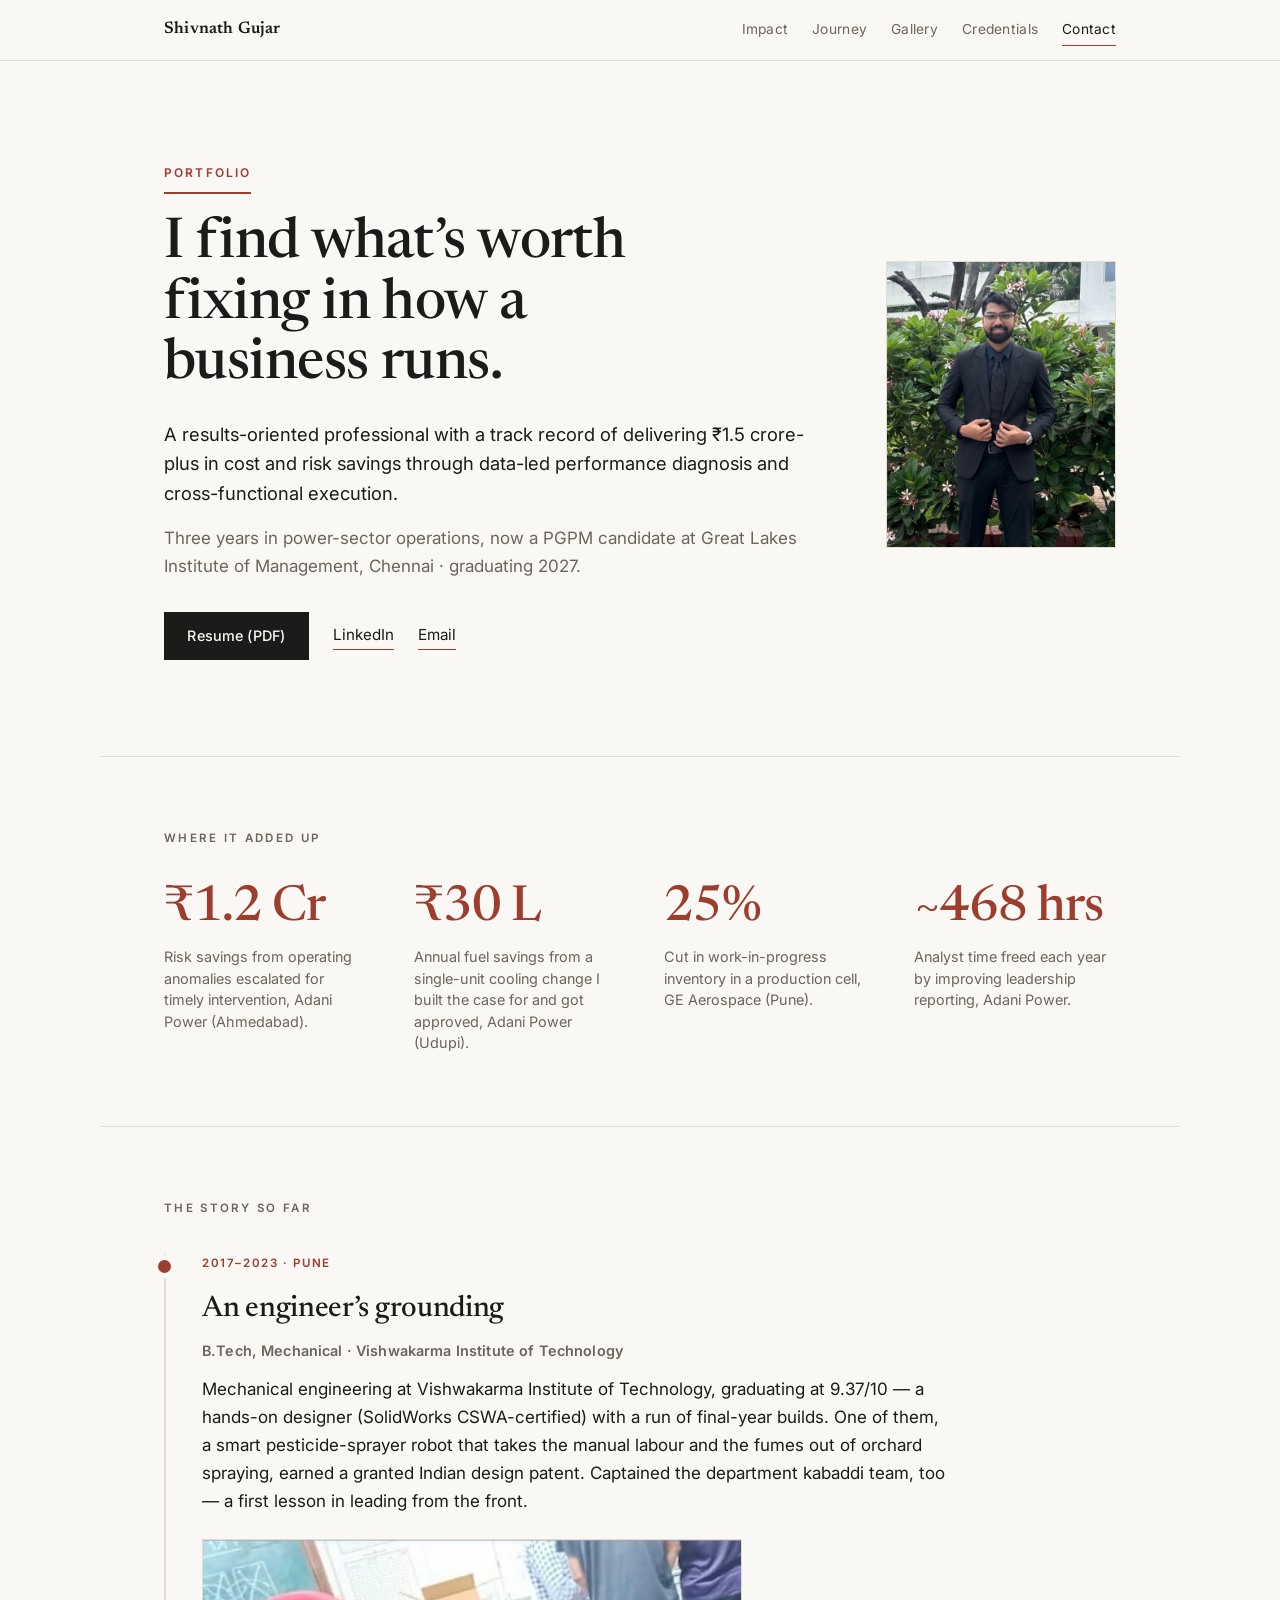
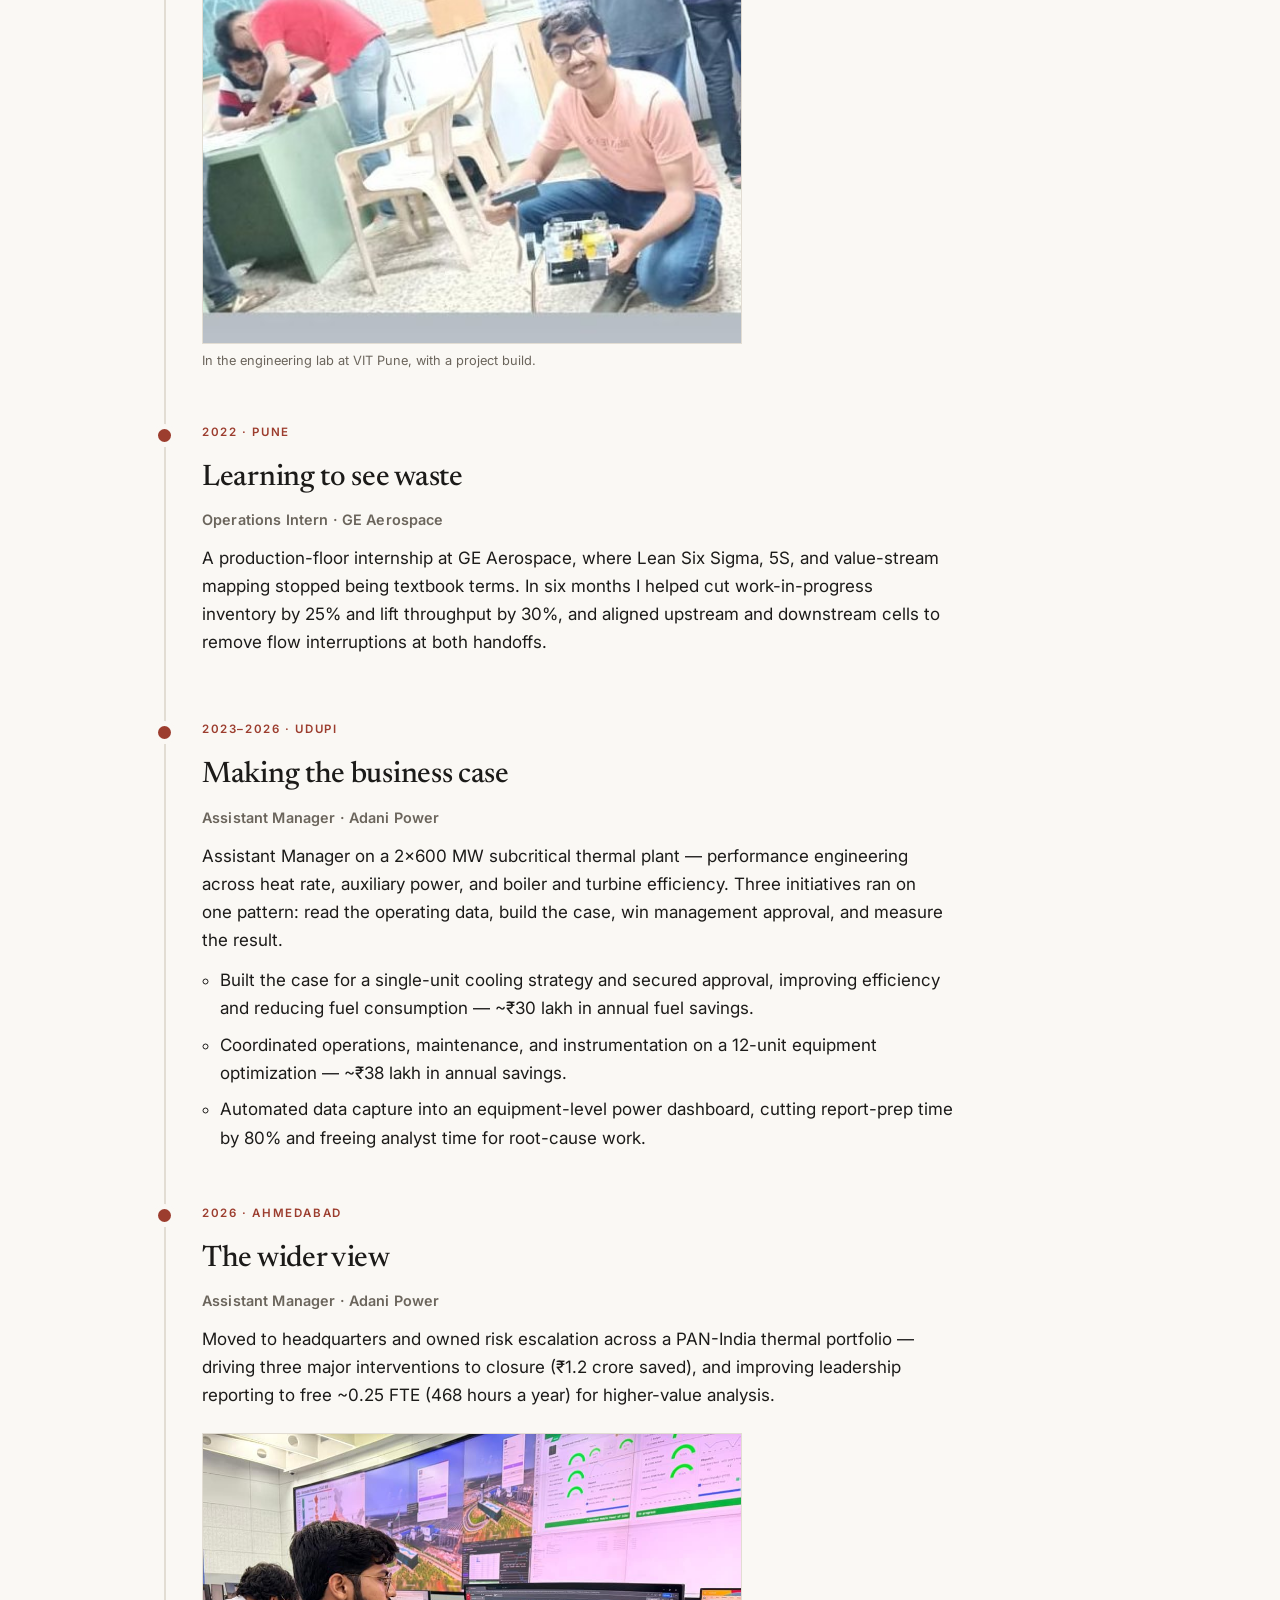
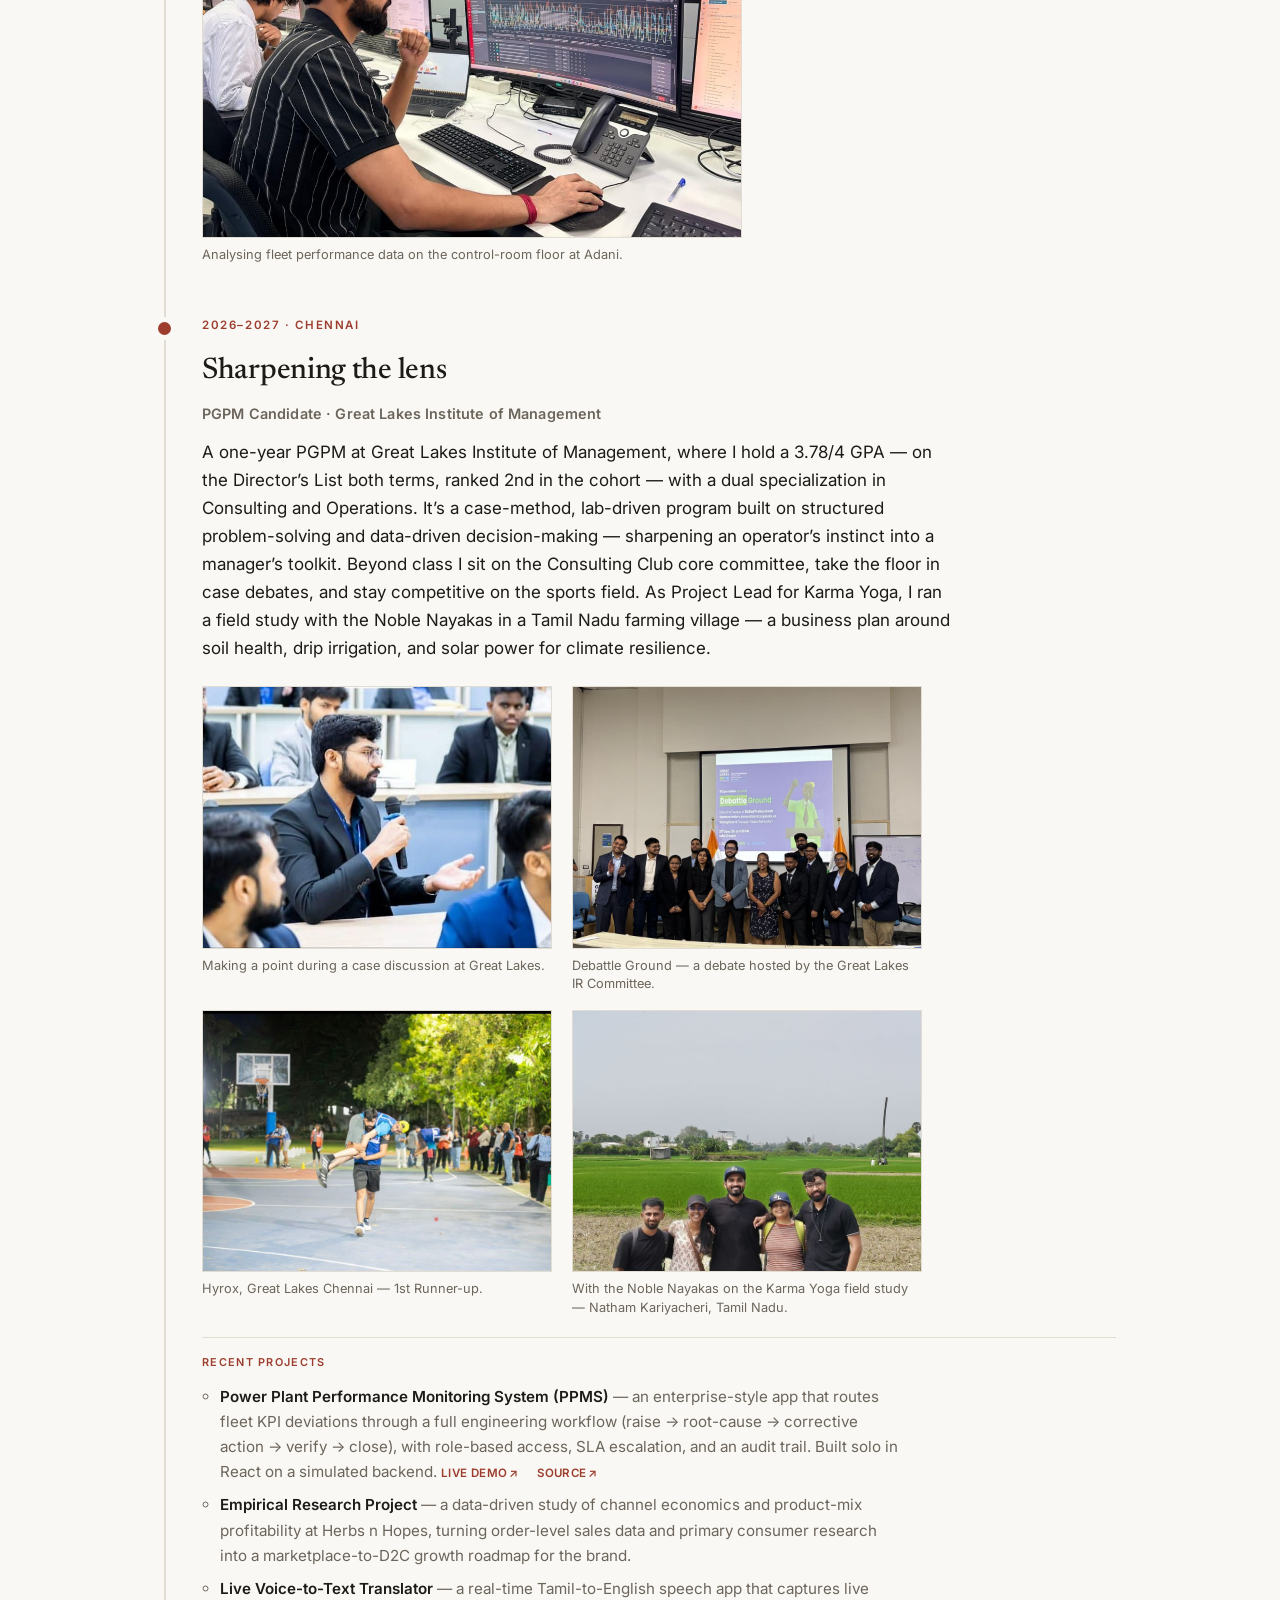
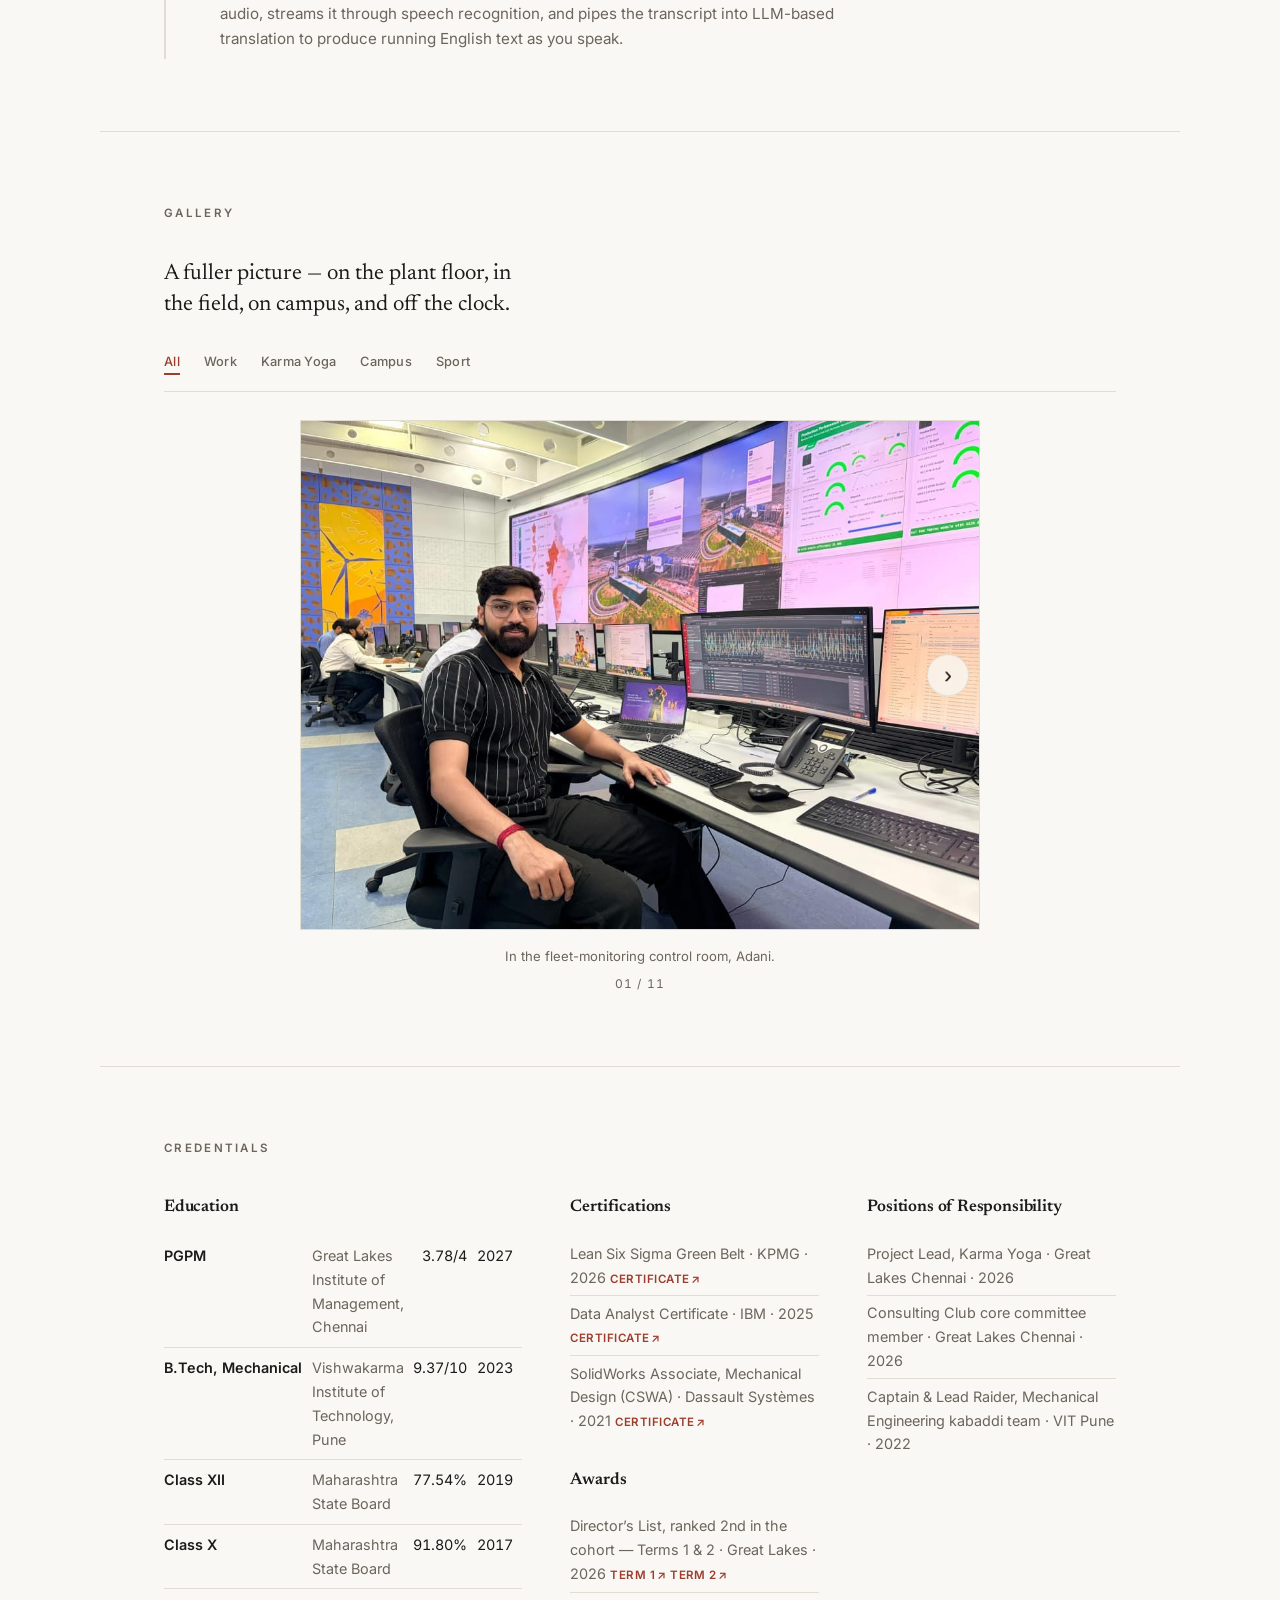
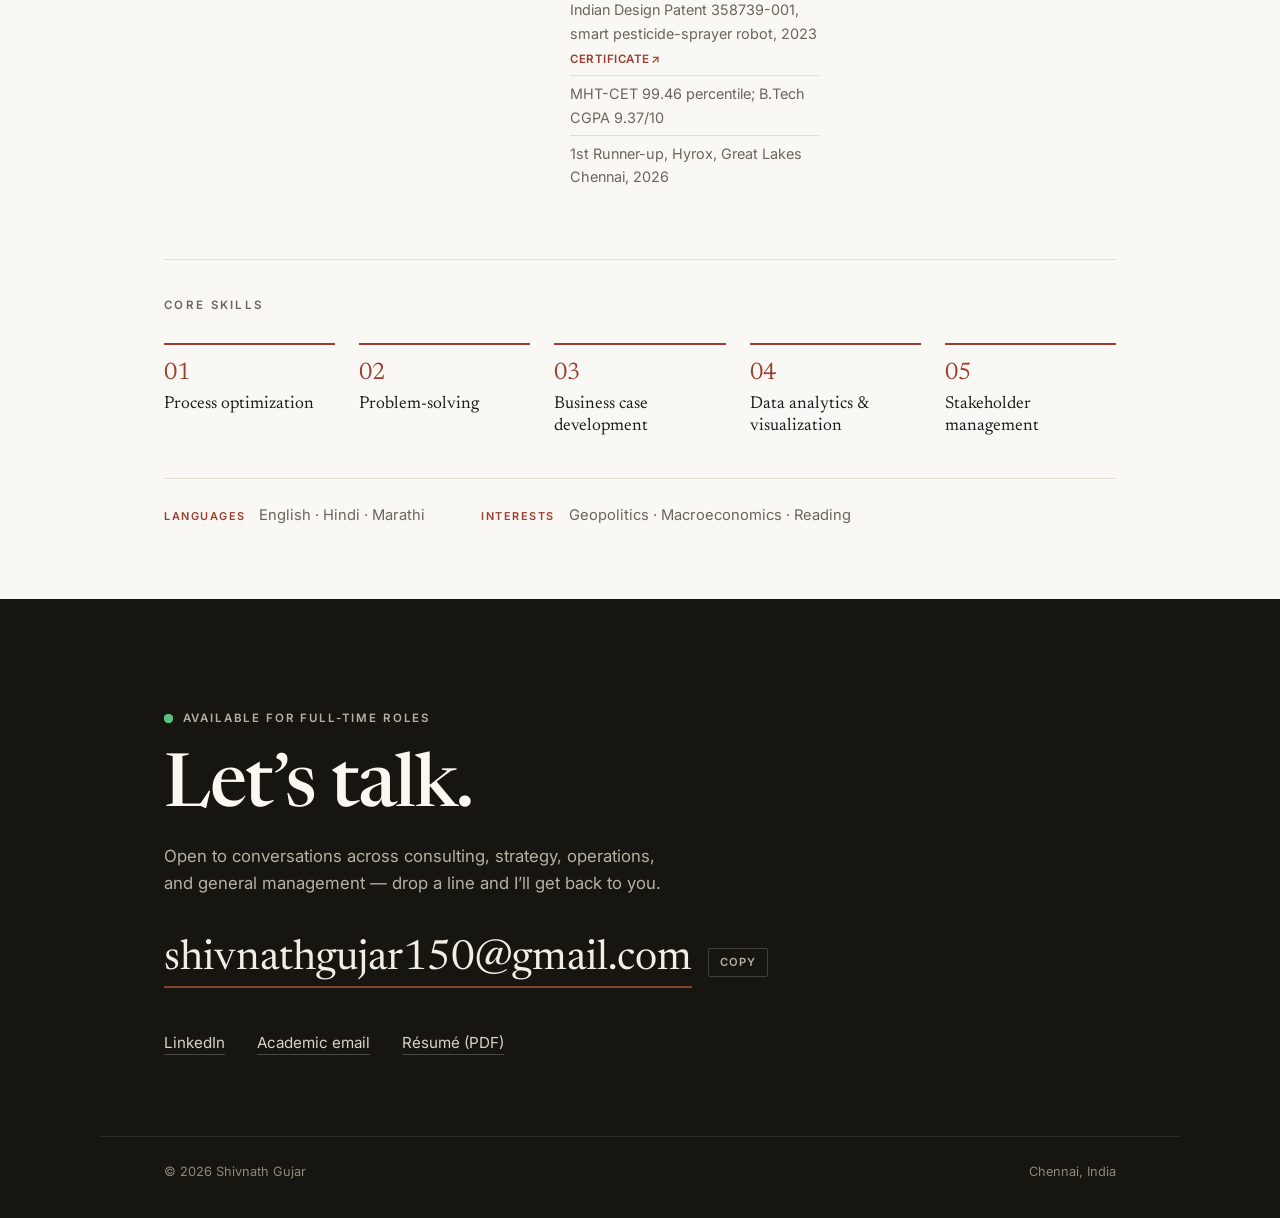
==== index.html @ 4534b47b "Update PGPM GPA to 3.78/4 Co-Authored-By: Claude Opus 4.8 <noreply@anthropic.com>" ====
<!DOCTYPE html>
<html lang="en">
<head>
  <meta charset="UTF-8">
  <meta name="viewport" content="width=device-width, initial-scale=1.0">
  <meta name="theme-color" content="#faf8f4">
  <link rel="canonical" href="https://shivnath250.github.io/portfolio-website/">

  <title>Shivnath Gujar</title>
  <meta name="description" content="Shivnath Gujar — results-oriented professional with ₹1.5 crore+ in cost and risk savings through data-led performance diagnosis and cross-functional execution. PGPM candidate at Great Lakes; ex-Adani Power, ex-GE Aerospace.">

  <!-- Open Graph / social share -->
  <meta property="og:type" content="profile">
  <meta property="og:title" content="Shivnath Gujar">
  <meta property="og:description" content="Results-oriented — ₹1.5 crore+ in cost and risk savings across a national power fleet. PGPM candidate at Great Lakes; ex-Adani Power, ex-GE Aerospace.">
  <meta property="og:image" content="https://shivnath250.github.io/portfolio-website/assets/img/og.jpg">
  <meta property="og:image:width" content="1200">
  <meta property="og:image:height" content="630">
  <meta property="og:image:alt" content="Shivnath Gujar — portfolio">
  <meta property="og:url" content="https://shivnath250.github.io/portfolio-website/">
  <meta name="twitter:card" content="summary_large_image">
  <meta name="twitter:title" content="Shivnath Gujar">
  <meta name="twitter:description" content="₹1.5 crore+ in cost and risk savings. PGPM candidate at Great Lakes; ex-Adani Power, ex-GE Aerospace.">
  <meta name="twitter:image" content="https://shivnath250.github.io/portfolio-website/assets/img/og.jpg">

  <link rel="icon" href="assets/img/favicon.svg" type="image/svg+xml">
  <link rel="preload" as="image" href="assets/img/profile.jpg" fetchpriority="high">
  <link rel="preconnect" href="https://fonts.googleapis.com">
  <link rel="preconnect" href="https://fonts.gstatic.com" crossorigin>
  <link href="https://fonts.googleapis.com/css2?family=Newsreader:ital,opsz,wght@0,6..72,400;0,6..72,500;0,6..72,600;1,6..72,400&family=Inter:wght@400;500;600&display=swap" rel="stylesheet">
  <link rel="stylesheet" href="index.css">
  <noscript><style>.reveal{opacity:1 !important;transform:none !important;}</style></noscript>

  <script type="application/ld+json">
  {
    "@context": "https://schema.org",
    "@type": "Person",
    "name": "Shivnath Gujar",
    "description": "Results-oriented professional with a track record of ₹1.5 crore+ in cost and risk savings through data-led performance diagnosis and cross-functional execution.",
    "url": "https://shivnath250.github.io/portfolio-website/",
    "image": "https://shivnath250.github.io/portfolio-website/assets/img/og.jpg",
    "email": "shivnathgujar150@gmail.com",
    "address": { "@type": "PostalAddress", "addressLocality": "Chennai", "addressCountry": "IN" },
    "alumniOf": [
      { "@type": "CollegeOrUniversity", "name": "Great Lakes Institute of Management, Chennai" },
      { "@type": "CollegeOrUniversity", "name": "Vishwakarma Institute of Technology, Pune" }
    ],
    "knowsLanguage": ["English", "Hindi", "Marathi"],
    "knowsAbout": ["Problem-solving", "Business case development", "Data analytics and visualization", "Process optimization", "Stakeholder management"],
    "sameAs": ["https://www.linkedin.com/in/shivnath-gujar-39939b212"]
  }
  </script>
</head>
<body>

  <a class="skip-link" href="#top">Skip to content</a>

  <header class="site-header">
    <div class="wrap header-inner">
      <a href="#top" class="wordmark">Shivnath&nbsp;Gujar</a>
      <nav class="site-nav" aria-label="Primary">
        <a href="#impact">Impact</a>
        <a href="#journey">Journey</a>
        <a href="#gallery">Gallery</a>
        <a href="#credentials">Credentials</a>
        <a href="#contact">Contact</a>
      </nav>
    </div>
  </header>

  <main id="top">

    <!-- HERO -->
    <section class="hero wrap" aria-labelledby="hero-heading">
      <div class="hero-text reveal">
        <p class="eyebrow">Portfolio</p>
        <h1 id="hero-heading">I find what&rsquo;s worth fixing in how a business runs.</h1>
        <p class="lede">A results-oriented professional with a track record of delivering &#8377;1.5 crore-plus in cost and risk savings through data-led performance diagnosis and cross-functional execution.</p>
        <p class="status">Three years in power-sector operations, now a PGPM candidate at Great Lakes Institute of Management, Chennai &middot; graduating 2027.</p>
        <div class="hero-actions">
          <a class="btn" href="Shivnath_Gujar_Resume.pdf">Resume (PDF)</a>
          <a class="link-arrow" href="https://www.linkedin.com/in/shivnath-gujar-39939b212" target="_blank" rel="noopener">LinkedIn</a>
          <a class="link-arrow" href="mailto:shivnathgujar150@gmail.com">Email</a>
        </div>
      </div>
      <div class="hero-portrait reveal">
        <img src="assets/img/profile.jpg" width="560" height="700" loading="eager"
             alt="Portrait of Shivnath Gujar in a suit">
      </div>
    </section>

    <!-- IMPACT -->
    <section id="impact" class="section wrap" aria-labelledby="impact-heading">
      <p class="section-label" id="impact-heading">Where it added up</p>
      <div class="stats">
        <div class="stat reveal">
          <span class="stat-figure">&#8377;1.2&nbsp;Cr</span>
          <span class="stat-desc">Risk savings from operating anomalies escalated for timely intervention, Adani Power (Ahmedabad).</span>
        </div>
        <div class="stat reveal">
          <span class="stat-figure">&#8377;30&nbsp;L</span>
          <span class="stat-desc">Annual fuel savings from a single-unit cooling change I built the case for and got approved, Adani Power (Udupi).</span>
        </div>
        <div class="stat reveal">
          <span class="stat-figure">25%</span>
          <span class="stat-desc">Cut in work-in-progress inventory in a production cell, GE Aerospace (Pune).</span>
        </div>
        <div class="stat reveal">
          <span class="stat-figure">~468&nbsp;hrs</span>
          <span class="stat-desc">Analyst time freed each year by improving leadership reporting, Adani Power.</span>
        </div>
      </div>
    </section>

    <!-- JOURNEY -->
    <section id="journey" class="section wrap" aria-labelledby="journey-heading">
      <p class="section-label" id="journey-heading">The story so far</p>

      <ol class="journey">

        <li class="chapter reveal">
          <p class="chapter-when">2017&ndash;2023 &middot; Pune</p>
          <h2>An engineer&rsquo;s grounding</h2>
          <p class="chapter-role">B.Tech, Mechanical &middot; Vishwakarma Institute of Technology</p>
          <p>Mechanical engineering at Vishwakarma Institute of Technology, graduating at 9.37/10 &mdash; a hands-on designer (SolidWorks CSWA-certified) with a run of final-year builds. One of them, a smart pesticide-sprayer robot that takes the manual labour and the fumes out of orchard spraying, earned a granted Indian design patent. Captained the department kabaddi team, too &mdash; a first lesson in leading from the front.</p>
          <figure class="chapter-figure">
            <span class="frame"><img src="assets/img/gallery/eng-lab.jpg" width="525" height="394" loading="lazy"
                 alt="Shivnath in the VIT engineering lab, holding an electronics build he made"></span>
            <figcaption>In the engineering lab at VIT Pune, with a project build.</figcaption>
          </figure>
        </li>

        <li class="chapter reveal">
          <p class="chapter-when">2022 &middot; Pune</p>
          <h2>Learning to see waste</h2>
          <p class="chapter-role">Operations Intern &middot; GE Aerospace</p>
          <p>A production-floor internship at GE Aerospace, where Lean Six Sigma, 5S, and value-stream mapping stopped being textbook terms. In six months I helped cut work-in-progress inventory by 25% and lift throughput by 30%, and aligned upstream and downstream cells to remove flow interruptions at both handoffs.</p>
        </li>

        <li class="chapter reveal">
          <p class="chapter-when">2023&ndash;2026 &middot; Udupi</p>
          <h2>Making the business case</h2>
          <p class="chapter-role">Assistant Manager &middot; Adani Power</p>
          <p>Assistant Manager on a 2&times;600&nbsp;MW subcritical thermal plant &mdash; performance engineering across heat rate, auxiliary power, and boiler and turbine efficiency. Three initiatives ran on one pattern: read the operating data, build the case, win management approval, and measure the result.</p>
          <ul class="chapter-bullets">
            <li>Built the case for a single-unit cooling strategy and secured approval, improving efficiency and reducing fuel consumption &mdash; ~&#8377;30 lakh in annual fuel savings.</li>
            <li>Coordinated operations, maintenance, and instrumentation on a 12-unit equipment optimization &mdash; ~&#8377;38 lakh in annual savings.</li>
            <li>Automated data capture into an equipment-level power dashboard, cutting report-prep time by 80% and freeing analyst time for root-cause work.</li>
          </ul>
        </li>

        <li class="chapter reveal">
          <p class="chapter-when">2026 &middot; Ahmedabad</p>
          <h2>The wider view</h2>
          <p class="chapter-role">Assistant Manager &middot; Adani Power</p>
          <p>Moved to headquarters and owned risk escalation across a PAN-India thermal portfolio &mdash; driving three major interventions to closure (&#8377;1.2 crore saved), and improving leadership reporting to free ~0.25 FTE (468 hours a year) for higher-value analysis.</p>
          <figure class="chapter-figure">
            <span class="frame"><img src="assets/img/gallery/adani-monitoring.jpg" width="1040" height="780" loading="lazy"
                 alt="Shivnath analysing performance dashboards on a large monitor in the Adani control room"></span>
            <figcaption>Analysing fleet performance data on the control-room floor at Adani.</figcaption>
          </figure>
        </li>

        <li class="chapter reveal">
          <p class="chapter-when">2026&ndash;2027 &middot; Chennai</p>
          <h2>Sharpening the lens</h2>
          <p class="chapter-role">PGPM Candidate &middot; Great Lakes Institute of Management</p>
          <p>A one-year PGPM at Great Lakes Institute of Management, where I hold a 3.78/4 GPA &mdash; on the Director&rsquo;s List both terms, ranked 2nd in the cohort &mdash; with a dual specialization in Consulting and Operations. It&rsquo;s a case-method, lab-driven program built on structured problem-solving and data-driven decision-making &mdash; sharpening an operator&rsquo;s instinct into a manager&rsquo;s toolkit. Beyond class I sit on the Consulting Club core committee, take the floor in case debates, and stay competitive on the sports field. As Project Lead for Karma Yoga, I ran a field study with the Noble Nayakas in a Tamil Nadu farming village &mdash; a business plan around soil health, drip irrigation, and solar power for climate resilience.</p>

          <div class="chapter-media">
            <figure>
              <span class="frame"><img src="assets/img/gallery/class.jpg" width="1000" height="500" loading="lazy"
                   alt="Shivnath speaking with a microphone during a class session"></span>
              <figcaption>Making a point during a case discussion at Great Lakes.</figcaption>
            </figure>
            <figure>
              <span class="frame"><img src="assets/img/gallery/campus-debate.jpg" width="1040" height="780" loading="lazy"
                   alt="Group photo at the Debattle Ground debate at Great Lakes"></span>
              <figcaption>Debattle Ground &mdash; a debate hosted by the Great Lakes IR Committee.</figcaption>
            </figure>
            <figure>
              <span class="frame"><img src="assets/img/gallery/hyrox.jpg" width="1000" height="678" loading="lazy"
                   alt="Shivnath carrying a teammate during a Hyrox fitness competition"></span>
              <figcaption>Hyrox, Great Lakes Chennai &mdash; 1st Runner-up.</figcaption>
            </figure>
            <figure>
              <span class="frame"><img src="assets/img/gallery/ky-team.jpg" width="750" height="1000" loading="lazy"
                   alt="Shivnath with his Karma Yoga team before green paddy fields"></span>
              <figcaption>With the Noble Nayakas on the Karma Yoga field study &mdash; Natham Kariyacheri, Tamil Nadu.</figcaption>
            </figure>
          </div>

          <div class="chapter-now">
            <p class="now-label">Recent projects</p>
            <ul class="now-list">
              <li><strong>Power Plant Performance Monitoring System (PPMS)</strong> &mdash; an enterprise-style app that routes fleet KPI deviations through a full engineering workflow (raise &rarr; root-cause &rarr; corrective action &rarr; verify &rarr; close), with role-based access, SLA escalation, and an audit trail. Built solo in React on a simulated backend. <a class="cert-link" href="https://shivnath250.github.io/ppms/" target="_blank" rel="noopener" aria-label="Open the PPMS live demo">Live&nbsp;demo&#8202;&#8599;</a> <a class="cert-link" href="https://github.com/shivnath250/ppms" target="_blank" rel="noopener" aria-label="View PPMS source code on GitHub">Source&#8202;&#8599;</a></li>
              <li><strong>Empirical Research Project</strong> &mdash; a data-driven study of channel economics and product-mix profitability at Herbs n Hopes, turning order-level sales data and primary consumer research into a marketplace-to-D2C growth roadmap for the brand.</li>
              <li><strong>Live Voice-to-Text Translator</strong> &mdash; a real-time Tamil-to-English speech app that captures live audio, streams it through speech recognition, and pipes the transcript into LLM-based translation to produce running English text as you speak.</li>
            </ul>
          </div>
        </li>

      </ol>
    </section>

    <!-- GALLERY -->
    <section id="gallery" class="section wrap" aria-labelledby="gallery-heading">
      <p class="section-label" id="gallery-heading">Gallery</p>
      <p class="gallery-lead reveal">A fuller picture &mdash; on the plant floor, in the field, on campus, and off the clock.</p>

      <div class="gal-filters reveal" role="group" aria-label="Filter gallery">
        <button type="button" class="gal-filter is-active" data-filter="all" aria-pressed="true">All</button>
        <button type="button" class="gal-filter" data-filter="work" aria-pressed="false">Work</button>
        <button type="button" class="gal-filter" data-filter="ky" aria-pressed="false">Karma Yoga</button>
        <button type="button" class="gal-filter" data-filter="campus" aria-pressed="false">Campus</button>
        <button type="button" class="gal-filter" data-filter="sport" aria-pressed="false">Sport</button>
      </div>

      <div class="gal-stage reveal">
        <button type="button" class="gal-arrow gal-arrow--prev" data-dir="-1" aria-label="Previous photo">&lsaquo;</button>
        <div class="gal-track">
        <figure class="gal-fig" data-cat="work">
          <button type="button" class="gal-btn" data-cap="In the fleet-monitoring control room, Adani." aria-label="Enlarge photo: In the fleet-monitoring control room at Adani">
            <span class="frame"><img src="assets/img/gallery/work-controlroom.jpg" width="1040" height="780" loading="lazy" alt="Shivnath seated in the Adani fleet-monitoring control room"></span>
          </button>
        </figure>
        <figure class="gal-fig" data-cat="work">
          <button type="button" class="gal-btn" data-cap="Guiding a plant visit at Adani." aria-label="Enlarge photo: Guiding a plant visit at Adani">
            <span class="frame"><img src="assets/img/gallery/work-plantvisit.jpg" width="540" height="1200" loading="lazy" alt="Shivnath in a hi-vis vest guiding a group of visitors past coal silos at the plant"></span>
          </button>
        </figure>
        <figure class="gal-fig" data-cat="work">
          <button type="button" class="gal-btn" data-cap="Inside a coal-fired boiler furnace." aria-label="Enlarge photo: Inside a coal-fired boiler furnace">
            <span class="frame"><img src="assets/img/gallery/work-boiler.jpg" width="900" height="1200" loading="lazy" alt="The glowing interior of a coal-fired boiler furnace"></span>
          </button>
        </figure>
        <figure class="gal-fig" data-cat="ky">
          <button type="button" class="gal-btn" data-cap="On the trail with the Noble Nayakas, our Karma Yoga team." aria-label="Enlarge photo: On the trail with the Noble Nayakas team">
            <span class="frame"><img src="assets/img/gallery/ky-fieldwalk.jpg" width="1000" height="750" loading="lazy" alt="Shivnath and teammates on a trail during the Karma Yoga field study"></span>
          </button>
        </figure>
        <figure class="gal-fig" data-cat="ky">
          <button type="button" class="gal-btn" data-cap="Paddy fields at Natham Kariyacheri, our Karma Yoga village." aria-label="Enlarge photo: Paddy fields at Natham Kariyacheri">
            <span class="frame"><img src="assets/img/gallery/ky-paddy.jpg" width="1200" height="900" loading="lazy" alt="Green paddy fields at Natham Kariyacheri village"></span>
          </button>
        </figure>
        <figure class="gal-fig" data-cat="ky">
          <button type="button" class="gal-btn" data-cap="A quiet moment during the Karma Yoga field visit." aria-label="Enlarge photo: A quiet moment during the Karma Yoga field visit">
            <span class="frame"><img src="assets/img/gallery/ky-cat.jpg" width="900" height="1200" loading="lazy" alt="Shivnath crouching to greet a cat during the Karma Yoga village visit"></span>
          </button>
        </figure>
        <figure class="gal-fig" data-cat="campus">
          <button type="button" class="gal-btn" data-cap="Debattle Ground &mdash; a debate hosted by the Great Lakes IR Committee." aria-label="Enlarge photo: Debattle Ground debate at Great Lakes">
            <span class="frame"><img src="assets/img/gallery/campus-debate.jpg" width="1040" height="780" loading="lazy" alt="Group photo at the Debattle Ground debate at Great Lakes"></span>
          </button>
        </figure>
        <figure class="gal-fig" data-cat="campus">
          <button type="button" class="gal-btn" data-cap="With the PGPM cohort at Great Lakes." aria-label="Enlarge photo: With the PGPM cohort at Great Lakes">
            <span class="frame"><img src="assets/img/gallery/campus-cohort.jpg" width="1100" height="825" loading="lazy" alt="Shivnath with the full Great Lakes PGPM cohort in a lecture hall"></span>
          </button>
        </figure>
        <figure class="gal-fig" data-cat="campus">
          <button type="button" class="gal-btn" data-cap="Onam celebration with the cohort at Great Lakes." aria-label="Enlarge photo: Onam celebration with the cohort at Great Lakes">
            <span class="frame"><img src="assets/img/gallery/campus-onam.jpg" width="1100" height="825" loading="lazy" alt="Shivnath and classmates in traditional Kerala dress at an Onam celebration on campus"></span>
          </button>
        </figure>
        <figure class="gal-fig" data-cat="sport">
          <button type="button" class="gal-btn" data-cap="Celebrating a wicket on the cricket pitch." aria-label="Enlarge photo: Celebrating a wicket on the cricket pitch">
            <span class="frame"><img src="assets/img/gallery/sport-cricket.jpg" width="1200" height="800" loading="lazy" alt="Shivnath and teammates celebrating a wicket on the cricket pitch"></span>
          </button>
        </figure>
        <figure class="gal-fig" data-cat="sport">
          <button type="button" class="gal-btn" data-cap="Paintball with the team." aria-label="Enlarge photo: Paintball with the team">
            <span class="frame"><img src="assets/img/gallery/sport-paintball.jpg" width="1100" height="828" loading="lazy" alt="Shivnath and teammates in gear after a paintball match"></span>
          </button>
        </figure>
        </div>
        <button type="button" class="gal-arrow gal-arrow--next" data-dir="1" aria-label="Next photo">&rsaquo;</button>
      </div>

      <div class="gal-nav reveal">
        <p class="gal-caption" id="galCaption">In the fleet-monitoring control room, Adani.</p>
        <span class="gal-count" id="galCount" aria-live="polite">01&nbsp;/&nbsp;11</span>
      </div>
    </section>

    <!-- CREDENTIALS -->
    <section id="credentials" class="section wrap" aria-labelledby="cred-heading">
      <p class="section-label" id="cred-heading">Credentials</p>
      <div class="cred-grid">

        <div class="cred-block reveal">
          <h3 class="cred-title">Education</h3>
          <table class="edu-table">
            <tbody>
              <tr><th scope="row">PGPM</th><td>Great Lakes Institute of Management, Chennai</td><td class="num">3.78/4</td><td class="num">2027</td></tr>
              <tr><th scope="row">B.Tech, Mechanical</th><td>Vishwakarma Institute of Technology, Pune</td><td class="num">9.37/10</td><td class="num">2023</td></tr>
              <tr><th scope="row">Class XII</th><td>Maharashtra State Board</td><td class="num">77.54%</td><td class="num">2019</td></tr>
              <tr><th scope="row">Class X</th><td>Maharashtra State Board</td><td class="num">91.80%</td><td class="num">2017</td></tr>
            </tbody>
          </table>
        </div>

        <div class="cred-block reveal">
          <h3 class="cred-title">Certifications</h3>
          <ul class="plain-list">
            <li>Lean Six Sigma Green Belt &middot; KPMG &middot; 2026 <a class="cert-link" href="assets/certs/lean-six-sigma-green-belt-kpmg.jpg" target="_blank" rel="noopener" aria-label="View KPMG Lean Six Sigma Green Belt certificate">Certificate&#8202;&#8599;</a></li>
            <li>Data Analyst Certificate &middot; IBM &middot; 2025 <a class="cert-link" href="assets/certs/ibm-data-analyst-certificate.pdf" target="_blank" rel="noopener" aria-label="View IBM Data Analyst certificate">Certificate&#8202;&#8599;</a></li>
            <li>SolidWorks Associate, Mechanical Design (CSWA) &middot; Dassault Syst&egrave;mes &middot; 2021 <a class="cert-link" href="assets/certs/solidworks-cswa.pdf" target="_blank" rel="noopener" aria-label="View SolidWorks CSWA certificate">Certificate&#8202;&#8599;</a></li>
          </ul>

          <h3 class="cred-title">Awards</h3>
          <ul class="plain-list">
            <li>Director&rsquo;s List, ranked 2nd in the cohort &mdash; Terms 1 &amp; 2 &middot; Great Lakes &middot; 2026 <a class="cert-link" href="assets/certs/directors-list-term-1.pdf" target="_blank" rel="noopener" aria-label="View Director's List certificate, Term 1">Term&nbsp;1&#8202;&#8599;</a> <a class="cert-link" href="assets/certs/directors-list-term-2.pdf" target="_blank" rel="noopener" aria-label="View Director's List certificate, Term 2">Term&nbsp;2&#8202;&#8599;</a></li>
            <li>Indian Design Patent 358739-001, smart pesticide-sprayer robot, 2023 <a class="cert-link" href="assets/certs/design-patent-358739-001.pdf" target="_blank" rel="noopener" aria-label="View design patent registration certificate">Certificate&#8202;&#8599;</a></li>
            <li>MHT-CET 99.46 percentile; B.Tech CGPA 9.37/10</li>
            <li>1st Runner-up, Hyrox, Great Lakes Chennai, 2026</li>
          </ul>
        </div>

        <div class="cred-block reveal">
          <h3 class="cred-title">Positions of Responsibility</h3>
          <ul class="plain-list">
            <li>Project Lead, Karma Yoga &middot; Great Lakes Chennai &middot; 2026</li>
            <li>Consulting Club core committee member &middot; Great Lakes Chennai &middot; 2026</li>
            <li>Captain &amp; Lead Raider, Mechanical Engineering kabaddi team &middot; VIT Pune &middot; 2022</li>
          </ul>
        </div>

      </div>

      <div class="skills-strip reveal">
        <p class="strip-label">Core skills</p>
        <ul class="skills-row">
          <li><span class="sk-num">01</span><span class="sk-name">Process optimization</span></li>
          <li><span class="sk-num">02</span><span class="sk-name">Problem-solving</span></li>
          <li><span class="sk-num">03</span><span class="sk-name">Business case development</span></li>
          <li><span class="sk-num">04</span><span class="sk-name">Data analytics &amp; visualization</span></li>
          <li><span class="sk-num">05</span><span class="sk-name">Stakeholder management</span></li>
        </ul>
        <div class="skills-foot">
          <div class="foot-item">
            <span class="foot-label">Languages</span>
            <span>English &middot; Hindi &middot; Marathi</span>
          </div>
          <div class="foot-item">
            <span class="foot-label">Interests</span>
            <span>Geopolitics &middot; Macroeconomics &middot; Reading</span>
          </div>
        </div>
      </div>
    </section>

    <!-- CONTACT -->
    <section id="contact" class="contact-band" aria-labelledby="contact-heading">
      <div class="wrap contact-inner reveal">
        <p class="contact-status"><span class="status-dot" aria-hidden="true"></span>Available for full-time roles</p>
        <h2 id="contact-heading" class="contact-title">Let&rsquo;s talk.</h2>
        <p class="contact-sub">Open to conversations across consulting, strategy, operations, and general management &mdash; drop a line and I&rsquo;ll get back to you.</p>

        <div class="contact-email-row">
          <a class="contact-email" href="mailto:shivnathgujar150@gmail.com">shivnathgujar150@gmail.com</a>
          <button type="button" class="copy-btn" id="copyEmail" data-copy="shivnathgujar150@gmail.com" aria-label="Copy email address">Copy</button>
        </div>

        <ul class="contact-secondary">
          <li><a href="https://www.linkedin.com/in/shivnath-gujar-39939b212" target="_blank" rel="noopener">LinkedIn</a></li>
          <li><a href="mailto:shivnath.ft271017@greatlakes.edu.in">Academic email</a></li>
          <li><a href="Shivnath_Gujar_Resume.pdf">R&eacute;sum&eacute; (PDF)</a></li>
        </ul>
      </div>

      <div class="wrap contact-foot">
        <span>&copy; <span id="year">2026</span> Shivnath Gujar</span>
        <span>Chennai, India</span>
      </div>
    </section>

  </main>

  <div class="lightbox" id="lightbox" aria-hidden="true" role="dialog" aria-modal="true" aria-label="Photo viewer">
    <button type="button" class="lb-close" id="lbClose" aria-label="Close photo viewer">&times;</button>
    <figure class="lb-figure">
      <img id="lbImg" src="" alt="">
      <figcaption id="lbCap"></figcaption>
    </figure>
  </div>

  <script src="index.js"></script>
</body>
</html>
---- index.css ----
/* ============================================================
   Shivnath Gujar — portfolio
   Type-led, restrained. One serif (Newsreader), one sans (Inter),
   one accent (terracotta). No gradients, shadows, or emoji.
   ============================================================ */

:root {
  --ground:   #faf8f4;   /* warm off-white */
  --surface:  #f2efe8;   /* alternating band */
  --ink:      #1c1b19;   /* near-black text */
  --muted:    #6b655c;   /* secondary text */
  --hairline: #e2ddd3;   /* thin rules */
  --accent:   #9c3d2e;   /* terracotta — figures + underlines only */

  --serif: "Newsreader", Georgia, "Times New Roman", serif;
  --sans:  "Inter", system-ui, -apple-system, "Segoe UI", sans-serif;

  --measure: 68ch;
  --wrap: 1080px;
  --pad: clamp(1.25rem, 5vw, 4rem);
}

* { box-sizing: border-box; }

html { scroll-behavior: smooth; }
@media (prefers-reduced-motion: reduce) { html { scroll-behavior: auto; } }

body {
  margin: 0;
  background: var(--ground);
  color: var(--ink);
  font-family: var(--sans);
  font-size: 1.0625rem;
  line-height: 1.65;
  -webkit-font-smoothing: antialiased;
  text-rendering: optimizeLegibility;
}

h1, h2, h3 { font-family: var(--serif); font-weight: 500; letter-spacing: -0.01em; }
p { max-width: var(--measure); }

a { color: inherit; }

.wrap {
  width: 100%;
  max-width: var(--wrap);
  margin-inline: auto;
  padding-inline: var(--pad);
}

/* ---------- Header ---------- */
.site-header {
  position: sticky;
  top: 0;
  z-index: 10;
  background: color-mix(in srgb, var(--ground) 88%, transparent);
  backdrop-filter: saturate(1.1) blur(6px);
  border-bottom: 1px solid var(--hairline);
}
.header-inner {
  display: flex;
  align-items: center;
  justify-content: space-between;
  min-height: 60px;
  gap: 1rem;
}
.wordmark {
  font-family: var(--serif);
  font-size: 1.05rem;
  font-weight: 600;
  text-decoration: none;
  letter-spacing: 0.01em;
}
.site-nav {
  display: flex;
  gap: 1.5rem;
  font-size: 0.86rem;
  letter-spacing: 0.02em;
}
.site-nav a {
  text-decoration: none;
  color: var(--muted);
  padding: 0.25rem 0;
  border-bottom: 1px solid transparent;
  transition: color 0.15s, border-color 0.15s;
}
.site-nav a:hover { color: var(--ink); border-bottom-color: var(--accent); }

/* ---------- Hero ---------- */
.hero {
  display: grid;
  grid-template-columns: 1fr auto;
  gap: clamp(2rem, 6vw, 5rem);
  align-items: center;
  padding-top: clamp(3rem, 8vw, 6rem);
  padding-bottom: clamp(3rem, 8vw, 6rem);
}
.eyebrow {
  font-family: var(--sans);
  font-size: 0.75rem;
  font-weight: 600;
  letter-spacing: 0.18em;
  text-transform: uppercase;
  color: var(--accent);
  margin: 0 0 1.25rem;
  padding-bottom: 0.6rem;
  border-bottom: 2px solid var(--accent);
  display: inline-block;
}
.hero h1 {
  font-size: clamp(2.1rem, 5.2vw, 3.5rem);
  line-height: 1.08;
  margin: 0 0 1.5rem;
  max-width: 16ch;
}
.lede {
  font-size: 1.15rem;
  line-height: 1.6;
  color: var(--ink);
  margin: 0 0 1rem;
}
.status { color: var(--muted); margin: 0 0 2rem; }

.hero-actions { display: flex; align-items: center; gap: 1.5rem; flex-wrap: wrap; }
.btn {
  display: inline-block;
  background: var(--ink);
  color: var(--ground);
  text-decoration: none;
  font-size: 0.9rem;
  font-weight: 500;
  letter-spacing: 0.01em;
  padding: 0.7rem 1.4rem;
  border: 1px solid var(--ink);
  transition: background 0.15s, color 0.15s;
}
.btn:hover { background: transparent; color: var(--ink); }
.link-arrow {
  font-size: 0.95rem;
  text-decoration: none;
  border-bottom: 1px solid var(--accent);
  padding-bottom: 2px;
  transition: color 0.15s;
}
.link-arrow:hover { color: var(--accent); }

.hero-portrait img {
  width: clamp(160px, 22vw, 230px);
  height: auto;
  aspect-ratio: 4 / 5;
  object-fit: cover;
  border: 1px solid var(--hairline);
}

/* ---------- Section scaffolding ---------- */
.section {
  padding-top: clamp(2.5rem, 6vw, 4.5rem);
  padding-bottom: clamp(2.5rem, 6vw, 4.5rem);
  border-top: 1px solid var(--hairline);
}
.section-label {
  font-family: var(--sans);
  font-size: 0.72rem;
  font-weight: 600;
  letter-spacing: 0.2em;
  text-transform: uppercase;
  color: var(--muted);
  margin: 0 0 2.25rem;
}

/* ---------- Impact stats ---------- */
.stats {
  display: grid;
  grid-template-columns: repeat(4, 1fr);
  gap: clamp(1.5rem, 4vw, 3rem);
}
.stat { display: flex; flex-direction: column; gap: 0.75rem; }
.stat-figure {
  font-family: var(--serif);
  font-weight: 500;
  font-size: clamp(2.1rem, 4.5vw, 3.1rem);
  line-height: 1;
  color: var(--accent);
  letter-spacing: -0.02em;
}
.stat-desc {
  font-size: 0.9rem;
  line-height: 1.5;
  color: var(--muted);
  max-width: 28ch;
}

/* ---------- Journey timeline ---------- */
.journey {
  list-style: none;
  margin: 0;
  padding: 0;
  counter-reset: chapter;
}
.chapter {
  position: relative;
  padding-left: 2.25rem;
  padding-bottom: 3.25rem;
  border-left: 2px solid var(--hairline);
}
.chapter:last-child { padding-bottom: 0.5rem; }
/* node on the spine */
.chapter::before {
  content: "";
  position: absolute;
  left: -8px;
  top: 0.35rem;
  width: 13px;
  height: 13px;
  border-radius: 50%;
  background: var(--accent);
  box-shadow: 0 0 0 5px var(--ground);
}
.chapter-when {
  font-family: var(--sans);
  font-size: 0.72rem;
  font-weight: 600;
  letter-spacing: 0.14em;
  text-transform: uppercase;
  color: var(--accent);
  margin: 0 0 0.4rem;
}
.chapter h2 {
  font-size: clamp(1.4rem, 3vw, 1.85rem);
  margin: 0 0 0.35rem;
}
.chapter-role {
  font-family: var(--sans);
  font-size: 0.9rem;
  font-weight: 600;
  letter-spacing: 0.01em;
  color: var(--muted);
  margin: 0 0 1rem;
}
.chapter p { margin: 0 0 0.75rem; }
.chapter-bullets { margin: 0.75rem 0 0; padding-left: 1.1rem; }
.chapter-bullets li { margin-bottom: 0.55rem; max-width: var(--measure); }
.chapter-bullets li:last-child { margin-bottom: 0; }

.chapter-now {
  margin-top: 1.25rem;
  padding-top: 1rem;
  border-top: 1px solid var(--hairline);
  color: var(--muted);
  font-size: 0.95rem;
}
.now-label {
  font-family: var(--sans);
  font-size: 0.68rem;
  font-weight: 600;
  letter-spacing: 0.12em;
  text-transform: uppercase;
  color: var(--accent);
  margin: 0 0 0.6rem;
}
.now-list { margin: 0; padding-left: 1.1rem; }
.now-list li { margin-bottom: 0.5rem; max-width: var(--measure); color: var(--muted); }
.now-list li:last-child { margin-bottom: 0; }
.now-list strong { color: var(--ink); font-weight: 600; }
.now-list .cert-link { margin-top: 0.15rem; }
.now-list .cert-link + .cert-link { margin-left: 0.9rem; }

/* single supporting photo within a chapter */
.chapter-figure {
  margin: 1.5rem 0 0;
  max-width: 540px;
}
.chapter-figure .frame {
  display: block;
  position: relative;
  width: 100%;
  aspect-ratio: 4 / 3;
  overflow: hidden;
  border: 1px solid var(--hairline);
  background: var(--surface);
}
.chapter-figure .frame img {
  position: absolute;
  inset: 0;
  width: 100%;
  height: 100%;
  object-fit: cover;
  display: block;
}
.chapter-figure figcaption {
  font-size: 0.8rem;
  line-height: 1.45;
  color: var(--muted);
  margin-top: 0.5rem;
}

/* photos woven into a chapter — uniform tiles, never abrupt */
.chapter-media {
  display: grid;
  grid-template-columns: repeat(2, 1fr);
  gap: 1rem 1.25rem;
  margin-top: 1.5rem;
  max-width: 720px;
}
.chapter-media figure { margin: 0; }
.chapter-media .frame {
  display: block;
  position: relative;
  width: 100%;
  aspect-ratio: 4 / 3;
  overflow: hidden;
  border: 1px solid var(--hairline);
  background: var(--surface);
}
.chapter-media .frame img {
  position: absolute;
  inset: 0;
  width: 100%;
  height: 100%;
  object-fit: cover;
  display: block;
}
.chapter-media figcaption {
  font-size: 0.8rem;
  line-height: 1.45;
  color: var(--muted);
  margin-top: 0.5rem;
}

/* ---------- Credentials ---------- */
.cred-grid {
  display: grid;
  grid-template-columns: 1.4fr 1fr 1fr;
  gap: clamp(1.5rem, 4vw, 3rem);
  align-items: start;
}
.cred-title {
  font-size: 1.05rem;
  font-weight: 600;
  margin: 0 0 0.9rem;
}
.cred-block .cred-title ~ .cred-title,
.cred-block .plain-list + .cred-title,
.cred-block .cred-note + .cred-title { margin-top: 1.75rem; }

.edu-table { width: 100%; border-collapse: collapse; font-size: 0.9rem; }
.edu-table th, .edu-table td {
  text-align: left;
  padding: 0.5rem 0.6rem 0.5rem 0;
  border-bottom: 1px solid var(--hairline);
  vertical-align: top;
}
.edu-table th { font-weight: 600; white-space: nowrap; }
.edu-table td { color: var(--muted); }
.edu-table .num { text-align: right; white-space: nowrap; color: var(--ink); font-variant-numeric: tabular-nums; }

.plain-list { list-style: none; margin: 0 0 0.5rem; padding: 0; font-size: 0.9rem; }
.plain-list li { padding: 0.35rem 0; border-bottom: 1px solid var(--hairline); color: var(--muted); }
.plain-list li:last-child { border-bottom: none; }
.cert-link {
  display: inline-block;
  white-space: nowrap;
  font-size: 0.72rem;
  font-weight: 600;
  letter-spacing: 0.04em;
  text-transform: uppercase;
  color: var(--accent);
  text-decoration: none;
  border-bottom: 1px solid transparent;
  transition: border-color 0.15s;
}
.cert-link:hover { border-bottom-color: var(--accent); }
.cred-note { font-size: 0.9rem; color: var(--muted); margin: 0 0 0.6rem; max-width: 40ch; }

/* ---------- Core skills strip ---------- */
.skills-strip {
  margin-top: clamp(2.5rem, 5vw, 3.5rem);
  padding-top: 2.25rem;
  border-top: 1px solid var(--hairline);
}
.strip-label {
  font-family: var(--sans);
  font-size: 0.72rem;
  font-weight: 600;
  letter-spacing: 0.2em;
  text-transform: uppercase;
  color: var(--muted);
  margin: 0 0 1.75rem;
}
.skills-row {
  list-style: none;
  margin: 0;
  padding: 0;
  display: grid;
  grid-template-columns: repeat(5, 1fr);
  gap: 1.5rem;
}
.skills-row li {
  display: flex;
  flex-direction: column;
  gap: 0.6rem;
  padding-top: 1rem;
  border-top: 2px solid var(--accent);
}
.sk-num {
  font-family: var(--serif);
  font-size: 1.5rem;
  line-height: 1;
  color: var(--accent);
  font-variant-numeric: tabular-nums;
}
.sk-name {
  font-family: var(--serif);
  font-size: 1.08rem;
  line-height: 1.25;
  color: var(--ink);
}
.skills-foot {
  display: flex;
  flex-wrap: wrap;
  gap: 1rem 3.5rem;
  margin-top: 2.5rem;
  padding-top: 1.5rem;
  border-top: 1px solid var(--hairline);
  font-size: 0.92rem;
  color: var(--muted);
}
.foot-item { display: flex; align-items: baseline; gap: 0.85rem; }
.foot-label {
  font-family: var(--sans);
  font-size: 0.68rem;
  font-weight: 600;
  letter-spacing: 0.14em;
  text-transform: uppercase;
  color: var(--accent);
  flex-shrink: 0;
}

/* ---------- Contact (dark closing band) ---------- */
.contact-band {
  background: #17150f;
  color: #f2eee6;
  padding-top: clamp(4rem, 9vw, 6.5rem);
  padding-bottom: 2.25rem;
}
.contact-status {
  display: inline-flex;
  align-items: center;
  gap: 0.6rem;
  font-family: var(--sans);
  font-size: 0.72rem;
  font-weight: 600;
  letter-spacing: 0.16em;
  text-transform: uppercase;
  color: #b7b0a3;
  margin: 0 0 1.6rem;
}
.status-dot {
  width: 9px;
  height: 9px;
  border-radius: 50%;
  background: #5fbf82;
  position: relative;
  flex-shrink: 0;
}
.status-dot::after {
  content: "";
  position: absolute;
  inset: 0;
  border-radius: 50%;
  background: #5fbf82;
  animation: statusPulse 2.4s ease-out infinite;
}
@keyframes statusPulse {
  0%   { transform: scale(1); opacity: 0.55; }
  70%, 100% { transform: scale(2.8); opacity: 0; }
}
@media (prefers-reduced-motion: reduce) { .status-dot::after { animation: none; } }

.contact-title {
  font-family: var(--serif);
  font-weight: 500;
  font-size: clamp(2.6rem, 7vw, 4.6rem);
  line-height: 1;
  letter-spacing: -0.02em;
  color: #fbf8f1;
  margin: 0 0 1rem;
}
.contact-sub {
  color: #b7b0a3;
  font-size: 1.05rem;
  line-height: 1.6;
  max-width: 46ch;
  margin: 0 0 2.5rem;
}
.contact-email-row {
  display: flex;
  align-items: center;
  gap: 1rem;
  flex-wrap: wrap;
  margin-bottom: 2.5rem;
}
.contact-email {
  font-family: var(--serif);
  font-size: clamp(1.4rem, 4.4vw, 2.6rem);
  line-height: 1.1;
  color: #f2eee6;
  text-decoration: none;
  border-bottom: 2px solid rgba(217, 105, 79, 0.55);
  padding-bottom: 3px;
  word-break: break-word;
  transition: color 0.15s, border-color 0.15s;
}
.contact-email:hover { color: #fff; border-bottom-color: #d9694f; }
.copy-btn {
  font-family: var(--sans);
  font-size: 0.7rem;
  font-weight: 600;
  letter-spacing: 0.08em;
  text-transform: uppercase;
  color: #b7b0a3;
  background: none;
  border: 1px solid rgba(255, 255, 255, 0.18);
  padding: 0.4rem 0.7rem;
  border-radius: 2px;
  cursor: pointer;
  transition: color 0.15s, border-color 0.15s;
}
.copy-btn:hover { color: #f2eee6; border-color: rgba(255, 255, 255, 0.4); }
.copy-btn.copied { color: #5fbf82; border-color: #5fbf82; }
.contact-secondary {
  list-style: none;
  margin: 0;
  padding: 0;
  display: flex;
  flex-wrap: wrap;
  gap: 0.9rem 2rem;
}
.contact-secondary a {
  color: #d8d2c7;
  text-decoration: none;
  font-size: 0.95rem;
  border-bottom: 1px solid rgba(255, 255, 255, 0.22);
  padding-bottom: 2px;
  transition: color 0.15s, border-color 0.15s;
}
.contact-secondary a:hover { color: #fff; border-bottom-color: #d9694f; }
.contact-foot {
  display: flex;
  justify-content: space-between;
  flex-wrap: wrap;
  gap: 0.5rem;
  margin-top: clamp(3rem, 7vw, 5rem);
  padding-top: 1.5rem;
  border-top: 1px solid rgba(255, 255, 255, 0.1);
  font-size: 0.8rem;
  color: #8f887c;
}
.contact-email:focus-visible,
.copy-btn:focus-visible,
.contact-secondary a:focus-visible { outline: 2px solid #d9694f; outline-offset: 3px; }

/* ---------- Gallery ---------- */
.gallery-lead {
  font-family: var(--serif);
  font-size: clamp(1.15rem, 2.4vw, 1.4rem);
  line-height: 1.4;
  color: var(--ink);
  max-width: 30ch;
  margin: 0 0 1.75rem;
}
.gal-filters {
  display: flex;
  flex-wrap: wrap;
  gap: 0.4rem 1.5rem;
  margin: 0 0 1.75rem;
  padding-bottom: 1rem;
  border-bottom: 1px solid var(--hairline);
}
.gal-nav {
  display: flex;
  flex-direction: column;
  align-items: center;
  gap: 0.5rem;
  margin-top: 1.1rem;
}
.gal-caption {
  font-size: 0.82rem;
  line-height: 1.45;
  color: var(--muted);
  text-align: center;
  max-width: 640px;
  margin: 0;
}
.gal-count {
  font-family: var(--sans);
  font-size: 0.75rem;
  letter-spacing: 0.1em;
  color: var(--muted);
  font-variant-numeric: tabular-nums;
}
/* arrows overlaid on the sides of the photo */
.gal-stage { position: relative; max-width: 680px; margin-inline: auto; }
.gal-arrow {
  position: absolute;
  top: 50%;
  transform: translateY(-50%);
  z-index: 2;
  width: 2.6rem;
  height: 2.6rem;
  display: inline-flex;
  align-items: center;
  justify-content: center;
  font-size: 1.5rem;
  line-height: 1;
  color: var(--ink);
  background: color-mix(in srgb, var(--ground) 80%, transparent);
  border: 1px solid var(--hairline);
  border-radius: 50%;
  cursor: pointer;
  backdrop-filter: blur(3px);
  transition: color 0.15s, border-color 0.15s, background 0.15s, opacity 0.2s;
}
.gal-arrow--prev { left: 0.7rem; }
.gal-arrow--next { right: 0.7rem; }
.gal-arrow:hover { color: var(--accent); border-color: var(--accent); background: var(--ground); }
.gal-arrow:disabled { opacity: 0; pointer-events: none; }
.gal-arrow:focus-visible { outline: 2px solid var(--accent); outline-offset: 3px; }
.gal-filter {
  font-family: var(--sans);
  font-size: 0.8rem;
  font-weight: 500;
  letter-spacing: 0.02em;
  color: var(--muted);
  background: none;
  border: none;
  padding: 0.25rem 0;
  cursor: pointer;
  border-bottom: 2px solid transparent;
  transition: color 0.15s, border-color 0.15s;
}
.gal-filter:hover { color: var(--ink); }
.gal-filter.is-active { color: var(--accent); border-bottom-color: var(--accent); }

.gal-track {
  display: flex;
  gap: 0;
  overflow-x: auto;
  scroll-snap-type: x mandatory;
  scroll-behavior: smooth;
  scrollbar-width: none;
  -webkit-overflow-scrolling: touch;
}
.gal-track::-webkit-scrollbar { display: none; }
.gal-fig {
  flex: 0 0 100%;
  scroll-snap-align: start;
  margin: 0;
}
.gal-fig[hidden] { display: none; }
.gal-btn {
  display: block;
  width: 100%;
  padding: 0;
  border: none;
  background: none;
  cursor: zoom-in;
}
.gal-btn .frame {
  display: block;
  position: relative;
  width: 100%;
  aspect-ratio: 4 / 3;
  overflow: hidden;
  border: 1px solid var(--hairline);
  background: var(--surface);
}
.gal-btn .frame img {
  position: absolute;
  inset: 0;
  width: 100%;
  height: 100%;
  object-fit: cover;
  display: block;
  transition: transform 0.4s ease;
}
.gal-btn:hover .frame img { transform: scale(1.04); }
.gal-btn:focus-visible,
.gal-filter:focus-visible { outline: 2px solid var(--accent); outline-offset: 3px; }

/* ---------- Lightbox ---------- */
.lightbox {
  position: fixed;
  inset: 0;
  z-index: 100;
  display: flex;
  align-items: center;
  justify-content: center;
  padding: clamp(1rem, 4vw, 3rem);
  background: rgba(20, 18, 16, 0.92);
  opacity: 0;
  visibility: hidden;
  transition: opacity 0.2s ease, visibility 0.2s ease;
}
.lightbox.is-open { opacity: 1; visibility: visible; }
body.lb-open { overflow: hidden; }
.lb-figure { margin: 0; max-width: 1100px; text-align: center; }
.lb-figure img {
  max-width: 100%;
  max-height: 82vh;
  object-fit: contain;
  display: block;
  margin: 0 auto;
  border: 1px solid rgba(255, 255, 255, 0.12);
}
.lb-figure figcaption { color: #d9d4cc; font-size: 0.85rem; margin-top: 0.9rem; }
.lb-close {
  position: absolute;
  top: 1rem;
  right: 1.25rem;
  width: 2.5rem;
  height: 2.5rem;
  font-size: 1.9rem;
  line-height: 1;
  color: #f0ece4;
  background: none;
  border: none;
  cursor: pointer;
}
.lb-close:hover { color: #fff; }
.lb-close:focus-visible { outline: 2px solid var(--accent); outline-offset: 3px; }

/* ---------- Reveal on scroll ---------- */
.reveal { opacity: 0; transform: translateY(12px); transition: opacity 0.6s ease, transform 0.6s ease; }
.reveal.is-visible { opacity: 1; transform: none; }
@media (prefers-reduced-motion: reduce) {
  .reveal { opacity: 1; transform: none; transition: none; }
}

/* ---------- Responsive ---------- */
@media (max-width: 860px) {
  .stats { grid-template-columns: repeat(2, 1fr); }
  .cred-grid { grid-template-columns: 1fr; }
  .cred-block .plain-list + .cred-title,
  .cred-block .cred-note + .cred-title { margin-top: 1.5rem; }
  .skills-row { grid-template-columns: repeat(3, 1fr); gap: 1.25rem 1.5rem; }
}
@media (max-width: 560px) {
  .chapter-media { grid-template-columns: 1fr; max-width: 420px; }
  .skills-row { grid-template-columns: repeat(2, 1fr); }
  .skills-foot { gap: 0.75rem 2rem; }
  .edu-table { font-size: 0.85rem; }
  .edu-table th { white-space: normal; }
}
@media (max-width: 640px) {
  .site-nav { display: none; }
  .hero { grid-template-columns: 1fr; }
  .hero-portrait { order: -1; }
  .hero-portrait img { width: 150px; }
}
@media (max-width: 420px) {
  .stats { grid-template-columns: 1fr; }
}

/* ---------- Anchor offset under sticky header ---------- */
main[id], section[id] { scroll-margin-top: 76px; }

/* ---------- Active nav link (scroll-spy) ---------- */
.site-nav a.active { color: var(--ink); border-bottom-color: var(--accent); }

/* ---------- Keyboard focus ---------- */
a:focus-visible,
button:focus-visible {
  outline: 2px solid var(--accent);
  outline-offset: 3px;
  border-radius: 1px;
}

/* ---------- Skip to content ---------- */
.skip-link {
  position: absolute;
  left: -9999px;
  top: 0;
  z-index: 100;
  background: var(--ink);
  color: var(--ground);
  padding: 0.6rem 1rem;
  font-size: 0.85rem;
  text-decoration: none;
}
.skip-link:focus { left: 0.75rem; top: 0.75rem; }

/* ---------- Print ---------- */
@media print {
  .site-header, .skip-link, .hero-portrait, .chapter-media { display: none; }
  body { background: #fff; color: #000; font-size: 10.5pt; }
  .wrap { max-width: 100%; padding-inline: 0; }
  .section, .hero { padding: 0.6rem 0; border-top: none; }
  .eyebrow, .section-label, .strip-label, .now-label, .chapter-when,
  .cm-label, .foot-label, .cert-link, .sk-num, .stat-figure { color: #000; }
  .stat-figure { font-size: 1.6rem; }
  .reveal { opacity: 1 !important; transform: none !important; }
  .chapter, .stat, .cred-block, .skills-row li, .entry { break-inside: avoid; }
  a { color: #000; }
  a[href^="http"]::after { content: " (" attr(href) ")"; font-size: 8pt; word-break: break-all; }
}
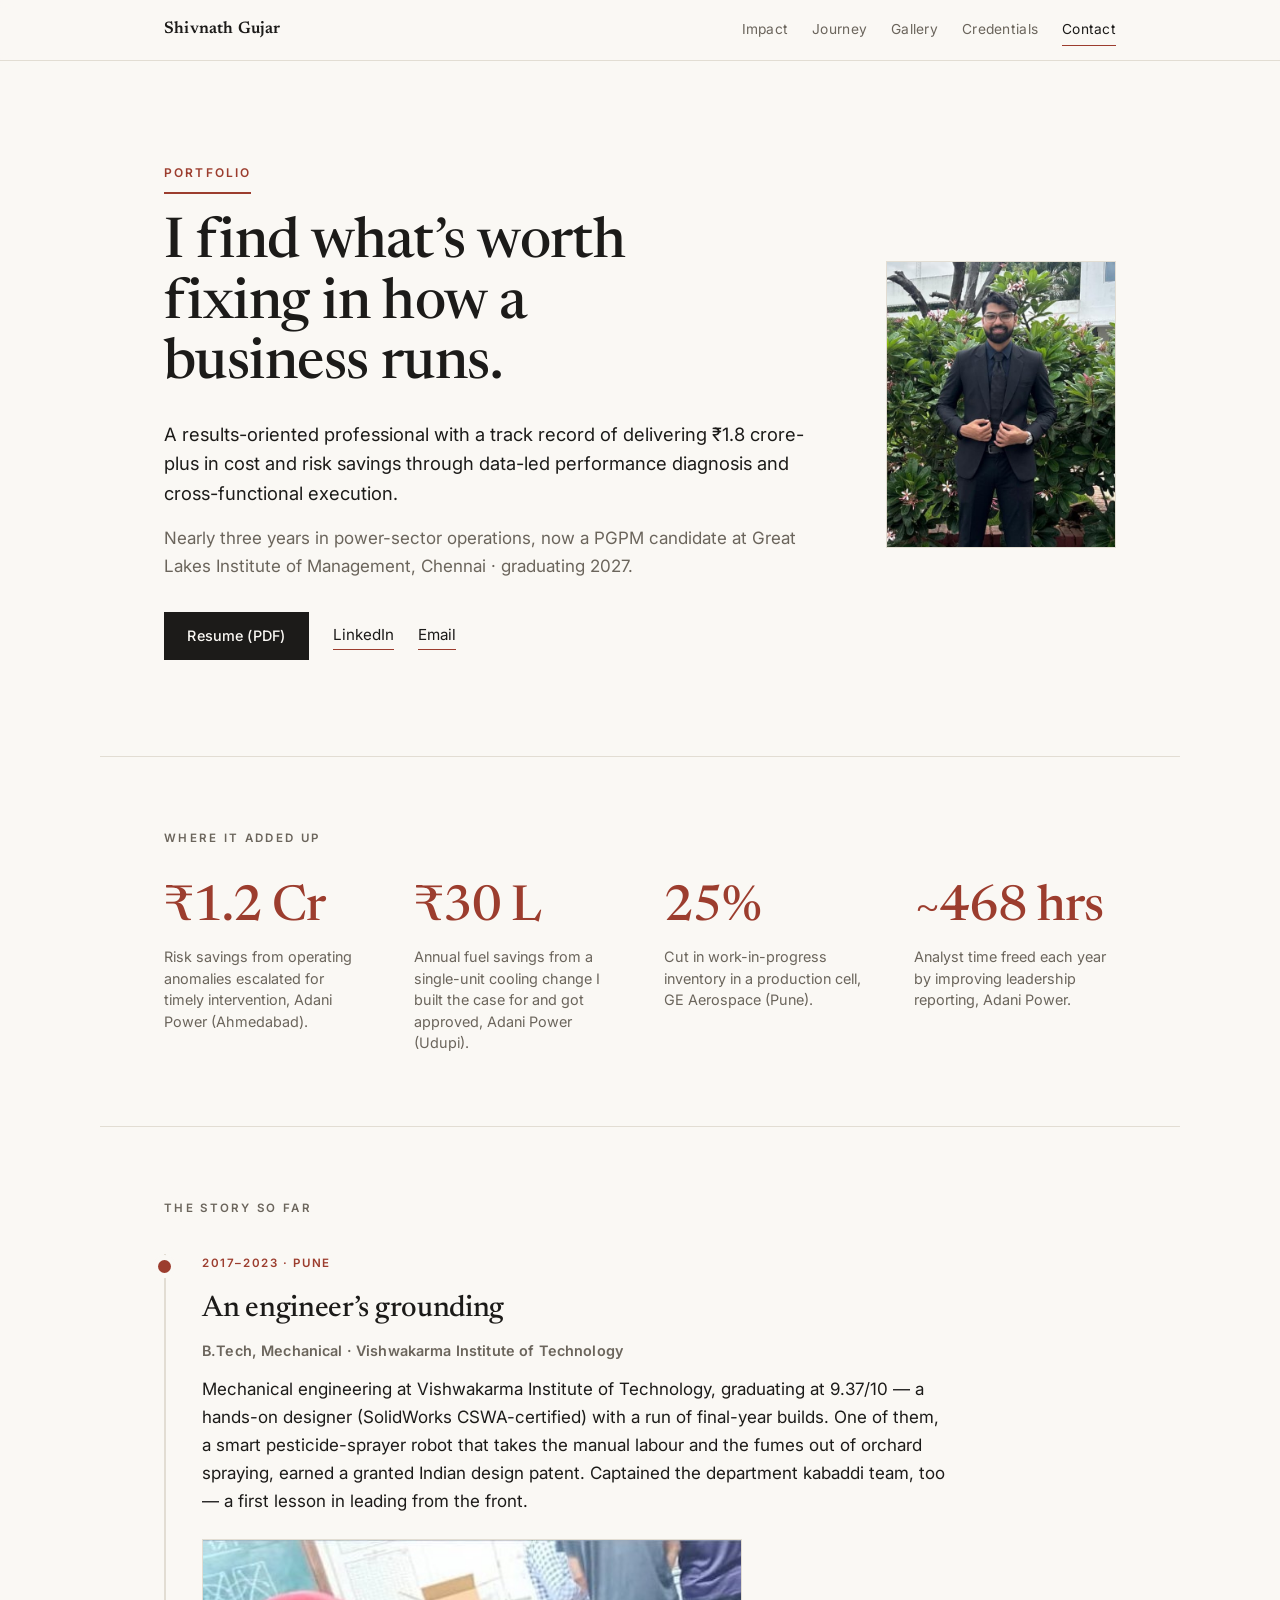
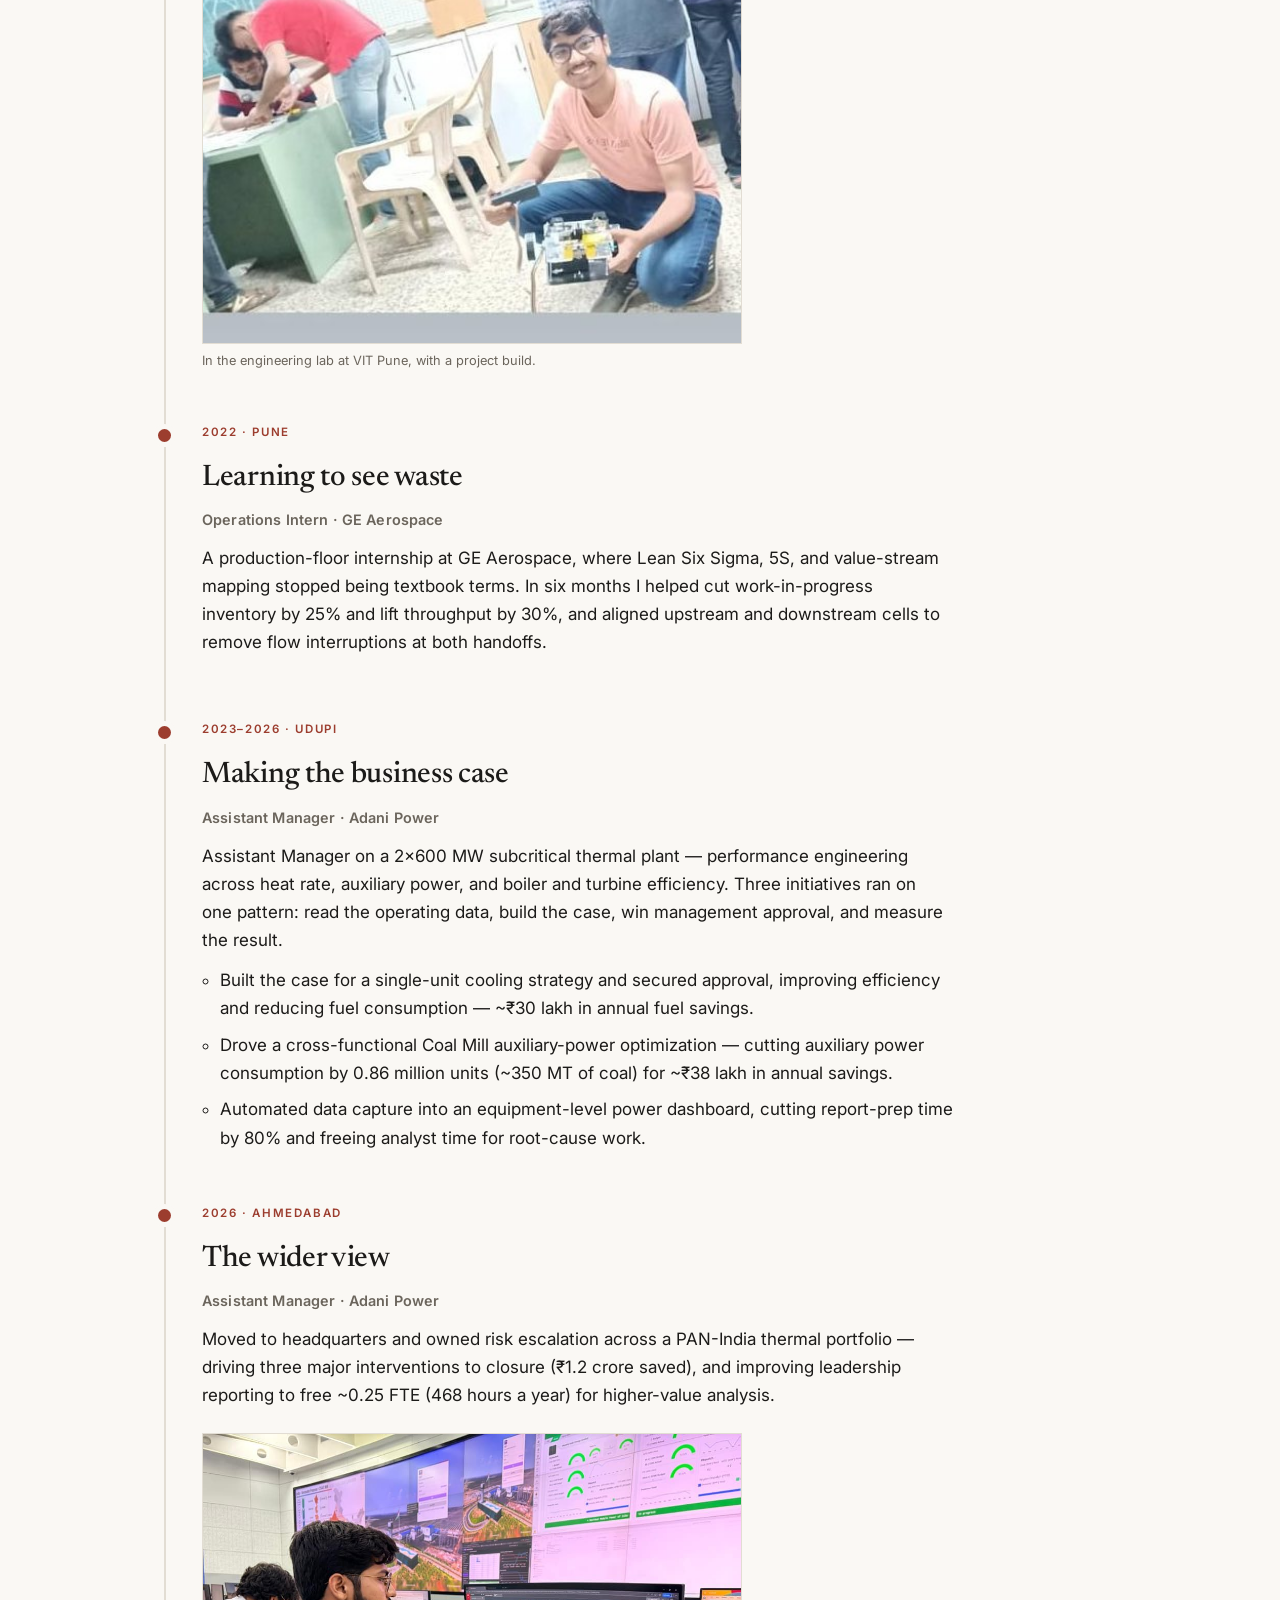
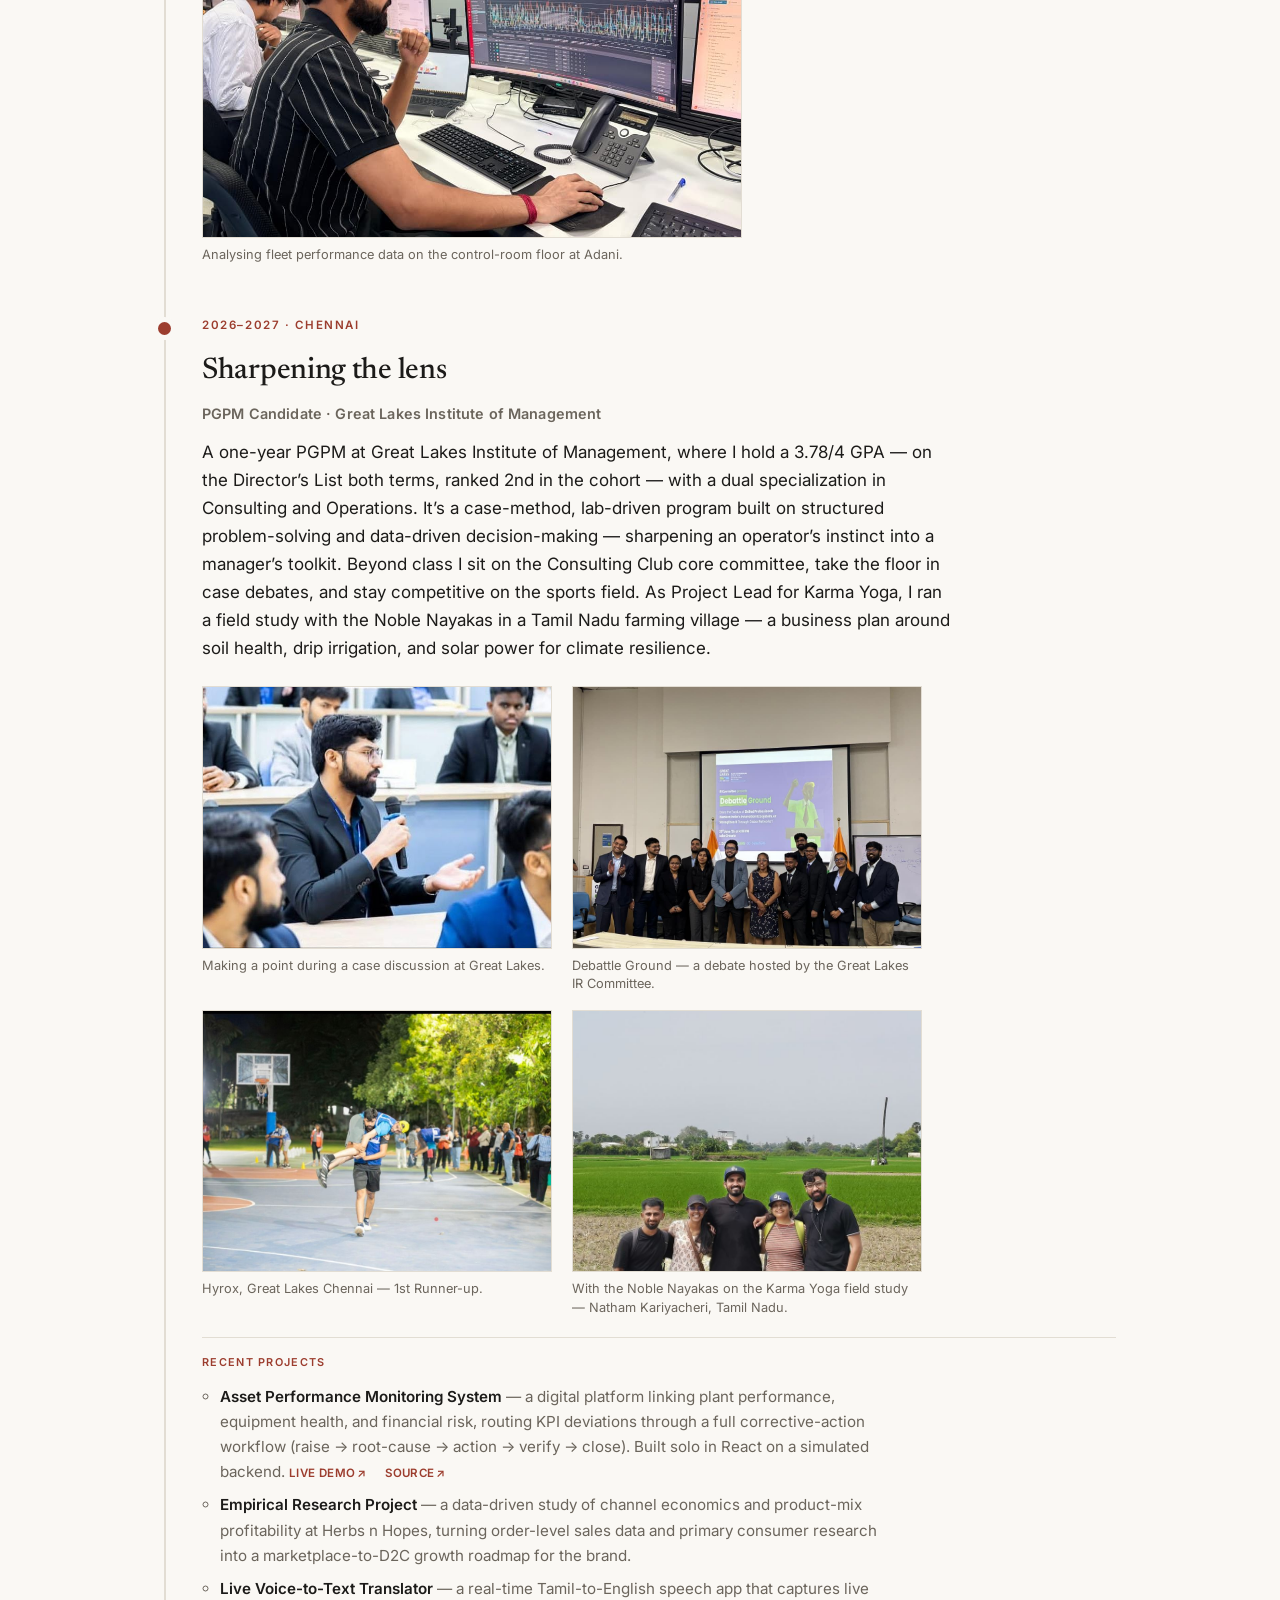
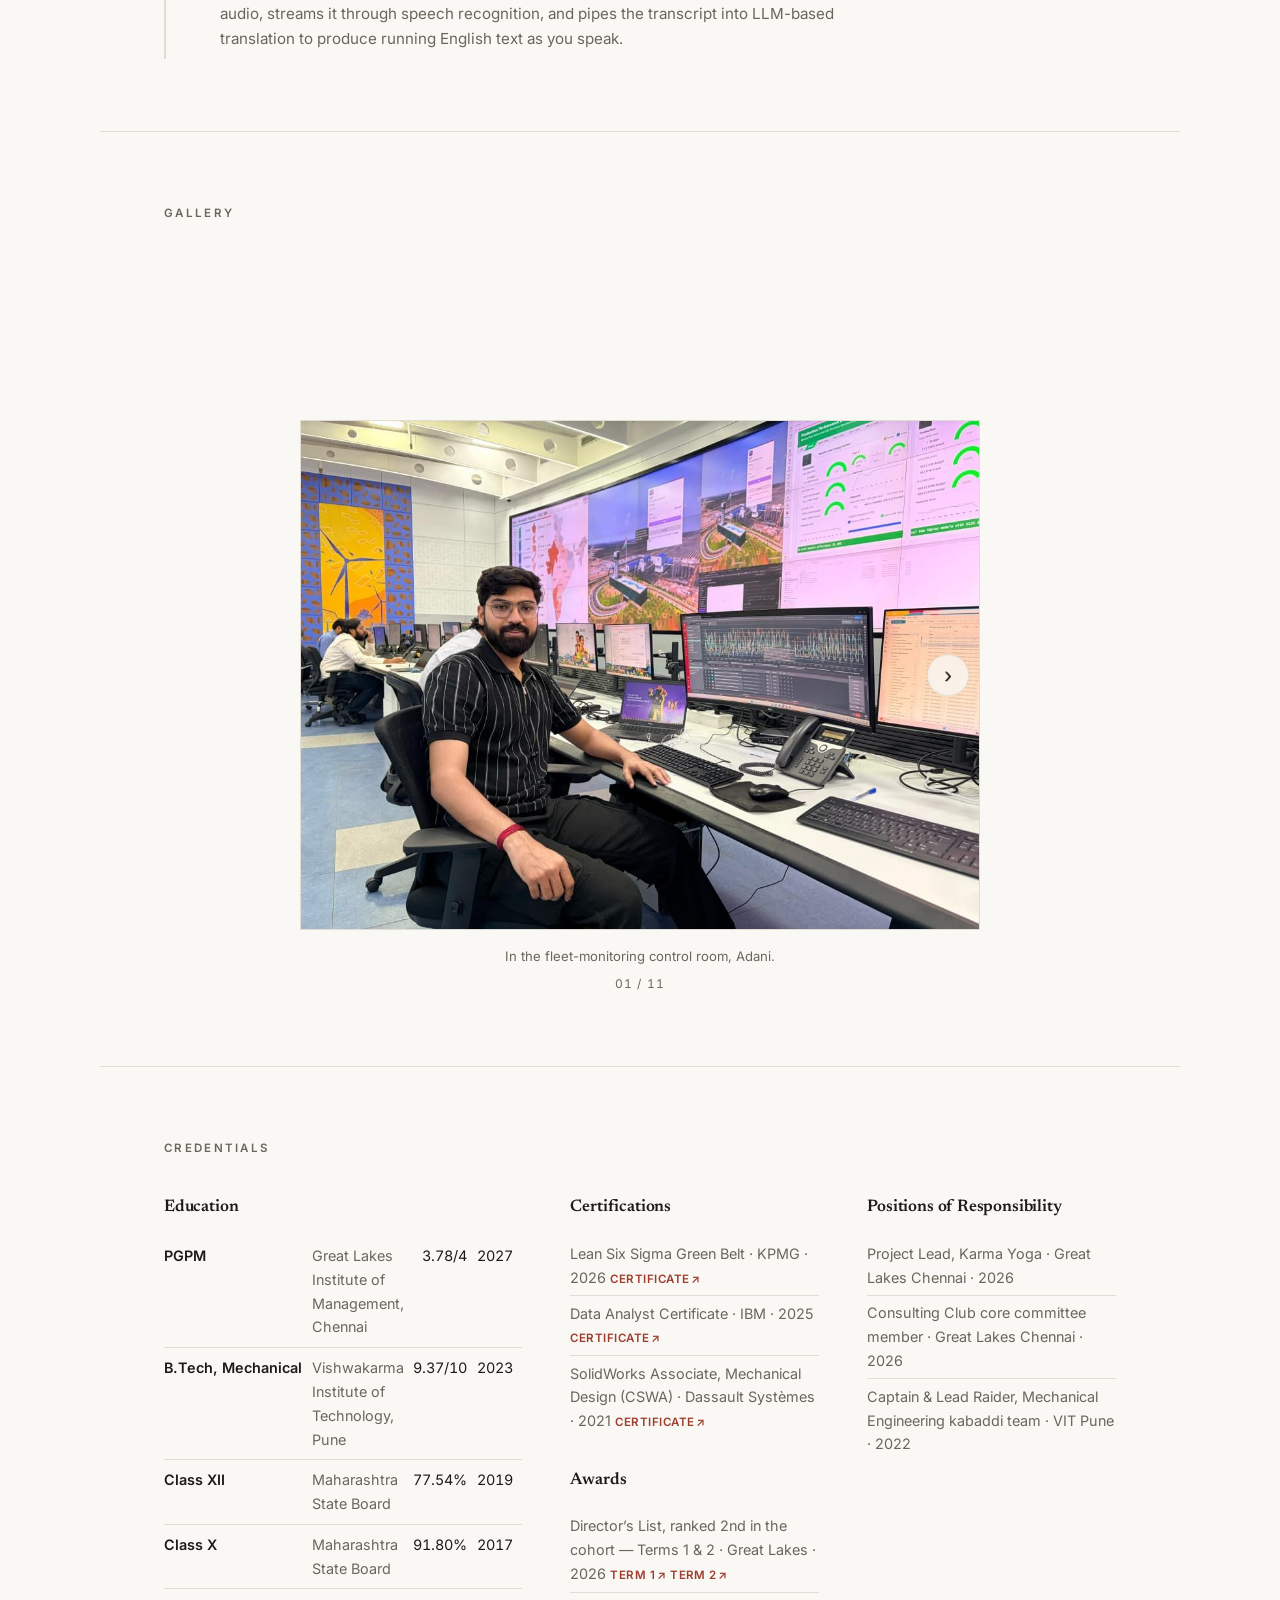
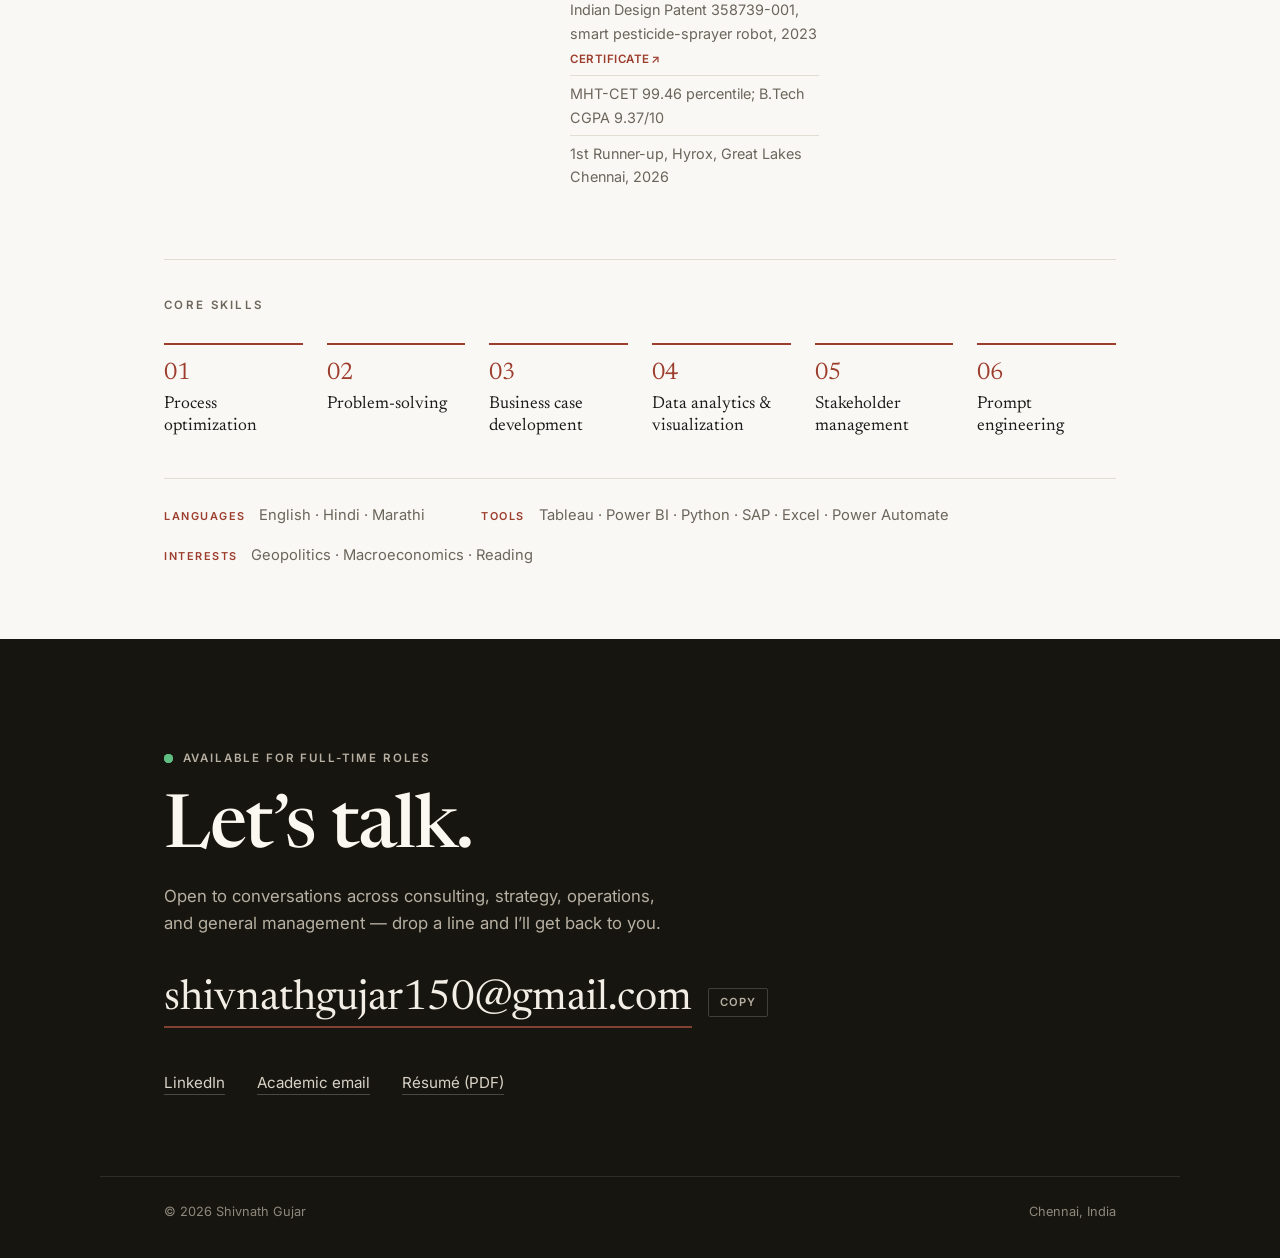
==== commit 70850b21: "Reconcile site with Consulting R1 resume - Replace linked resume with the Consulting R1 version - He" ====
--- a/index.html
+++ b/index.html
@@ -7,12 +7,12 @@
   <link rel="canonical" href="https://shivnath250.github.io/portfolio-website/">
 
   <title>Shivnath Gujar</title>
-  <meta name="description" content="Shivnath Gujar — results-oriented professional with ₹1.5 crore+ in cost and risk savings through data-led performance diagnosis and cross-functional execution. PGPM candidate at Great Lakes; ex-Adani Power, ex-GE Aerospace.">
+  <meta name="description" content="Shivnath Gujar — results-oriented professional with ₹1.8 crore+ in cost and risk savings through data-led performance diagnosis and cross-functional execution. PGPM candidate at Great Lakes; ex-Adani Power, ex-GE Aerospace.">
 
   <!-- Open Graph / social share -->
   <meta property="og:type" content="profile">
   <meta property="og:title" content="Shivnath Gujar">
-  <meta property="og:description" content="Results-oriented — ₹1.5 crore+ in cost and risk savings across a national power fleet. PGPM candidate at Great Lakes; ex-Adani Power, ex-GE Aerospace.">
+  <meta property="og:description" content="Results-oriented — ₹1.8 crore+ in cost and risk savings across a national power fleet. PGPM candidate at Great Lakes; ex-Adani Power, ex-GE Aerospace.">
   <meta property="og:image" content="https://shivnath250.github.io/portfolio-website/assets/img/og.jpg">
   <meta property="og:image:width" content="1200">
   <meta property="og:image:height" content="630">
@@ -20,7 +20,7 @@
   <meta property="og:url" content="https://shivnath250.github.io/portfolio-website/">
   <meta name="twitter:card" content="summary_large_image">
   <meta name="twitter:title" content="Shivnath Gujar">
-  <meta name="twitter:description" content="₹1.5 crore+ in cost and risk savings. PGPM candidate at Great Lakes; ex-Adani Power, ex-GE Aerospace.">
+  <meta name="twitter:description" content="₹1.8 crore+ in cost and risk savings. PGPM candidate at Great Lakes; ex-Adani Power, ex-GE Aerospace.">
   <meta name="twitter:image" content="https://shivnath250.github.io/portfolio-website/assets/img/og.jpg">
 
   <link rel="icon" href="assets/img/favicon.svg" type="image/svg+xml">
@@ -36,7 +36,7 @@
     "@context": "https://schema.org",
     "@type": "Person",
     "name": "Shivnath Gujar",
-    "description": "Results-oriented professional with a track record of ₹1.5 crore+ in cost and risk savings through data-led performance diagnosis and cross-functional execution.",
+    "description": "Results-oriented professional with a track record of ₹1.8 crore+ in cost and risk savings through data-led performance diagnosis and cross-functional execution.",
     "url": "https://shivnath250.github.io/portfolio-website/",
     "image": "https://shivnath250.github.io/portfolio-website/assets/img/og.jpg",
     "email": "shivnathgujar150@gmail.com",
@@ -75,8 +75,8 @@
       <div class="hero-text reveal">
         <p class="eyebrow">Portfolio</p>
         <h1 id="hero-heading">I find what&rsquo;s worth fixing in how a business runs.</h1>
-        <p class="lede">A results-oriented professional with a track record of delivering &#8377;1.5 crore-plus in cost and risk savings through data-led performance diagnosis and cross-functional execution.</p>
-        <p class="status">Three years in power-sector operations, now a PGPM candidate at Great Lakes Institute of Management, Chennai &middot; graduating 2027.</p>
+        <p class="lede">A results-oriented professional with a track record of delivering &#8377;1.8 crore-plus in cost and risk savings through data-led performance diagnosis and cross-functional execution.</p>
+        <p class="status">Nearly three years in power-sector operations, now a PGPM candidate at Great Lakes Institute of Management, Chennai &middot; graduating 2027.</p>
         <div class="hero-actions">
           <a class="btn" href="Shivnath_Gujar_Resume.pdf">Resume (PDF)</a>
           <a class="link-arrow" href="https://www.linkedin.com/in/shivnath-gujar-39939b212" target="_blank" rel="noopener">LinkedIn</a>
@@ -144,7 +144,7 @@
           <p>Assistant Manager on a 2&times;600&nbsp;MW subcritical thermal plant &mdash; performance engineering across heat rate, auxiliary power, and boiler and turbine efficiency. Three initiatives ran on one pattern: read the operating data, build the case, win management approval, and measure the result.</p>
           <ul class="chapter-bullets">
             <li>Built the case for a single-unit cooling strategy and secured approval, improving efficiency and reducing fuel consumption &mdash; ~&#8377;30 lakh in annual fuel savings.</li>
-            <li>Coordinated operations, maintenance, and instrumentation on a 12-unit equipment optimization &mdash; ~&#8377;38 lakh in annual savings.</li>
+            <li>Drove a cross-functional Coal Mill auxiliary-power optimization &mdash; cutting auxiliary power consumption by 0.86 million units (~350&nbsp;MT of coal) for ~&#8377;38 lakh in annual savings.</li>
             <li>Automated data capture into an equipment-level power dashboard, cutting report-prep time by 80% and freeing analyst time for root-cause work.</li>
           </ul>
         </li>
@@ -193,7 +193,7 @@
           <div class="chapter-now">
             <p class="now-label">Recent projects</p>
             <ul class="now-list">
-              <li><strong>Power Plant Performance Monitoring System (PPMS)</strong> &mdash; an enterprise-style app that routes fleet KPI deviations through a full engineering workflow (raise &rarr; root-cause &rarr; corrective action &rarr; verify &rarr; close), with role-based access, SLA escalation, and an audit trail. Built solo in React on a simulated backend. <a class="cert-link" href="https://shivnath250.github.io/ppms/" target="_blank" rel="noopener" aria-label="Open the PPMS live demo">Live&nbsp;demo&#8202;&#8599;</a> <a class="cert-link" href="https://github.com/shivnath250/ppms" target="_blank" rel="noopener" aria-label="View PPMS source code on GitHub">Source&#8202;&#8599;</a></li>
+              <li><strong>Asset Performance Monitoring System</strong> &mdash; a digital platform linking plant performance, equipment health, and financial risk, routing KPI deviations through a full corrective-action workflow (raise &rarr; root-cause &rarr; action &rarr; verify &rarr; close). Built solo in React on a simulated backend. <a class="cert-link" href="https://shivnath250.github.io/ppms/" target="_blank" rel="noopener" aria-label="Open the PPMS live demo">Live&nbsp;demo&#8202;&#8599;</a> <a class="cert-link" href="https://github.com/shivnath250/ppms" target="_blank" rel="noopener" aria-label="View PPMS source code on GitHub">Source&#8202;&#8599;</a></li>
               <li><strong>Empirical Research Project</strong> &mdash; a data-driven study of channel economics and product-mix profitability at Herbs n Hopes, turning order-level sales data and primary consumer research into a marketplace-to-D2C growth roadmap for the brand.</li>
               <li><strong>Live Voice-to-Text Translator</strong> &mdash; a real-time Tamil-to-English speech app that captures live audio, streams it through speech recognition, and pipes the transcript into LLM-based translation to produce running English text as you speak.</li>
             </ul>
@@ -337,11 +337,16 @@
           <li><span class="sk-num">03</span><span class="sk-name">Business case development</span></li>
           <li><span class="sk-num">04</span><span class="sk-name">Data analytics &amp; visualization</span></li>
           <li><span class="sk-num">05</span><span class="sk-name">Stakeholder management</span></li>
+          <li><span class="sk-num">06</span><span class="sk-name">Prompt engineering</span></li>
         </ul>
         <div class="skills-foot">
           <div class="foot-item">
             <span class="foot-label">Languages</span>
             <span>English &middot; Hindi &middot; Marathi</span>
+          </div>
+          <div class="foot-item">
+            <span class="foot-label">Tools</span>
+            <span>Tableau &middot; Power BI &middot; Python &middot; SAP &middot; Excel &middot; Power Automate</span>
           </div>
           <div class="foot-item">
             <span class="foot-label">Interests</span>
--- a/index.css
+++ b/index.css
@@ -392,7 +392,7 @@
   margin: 0;
   padding: 0;
   display: grid;
-  grid-template-columns: repeat(5, 1fr);
+  grid-template-columns: repeat(6, 1fr);
   gap: 1.5rem;
 }
 .skills-row li {
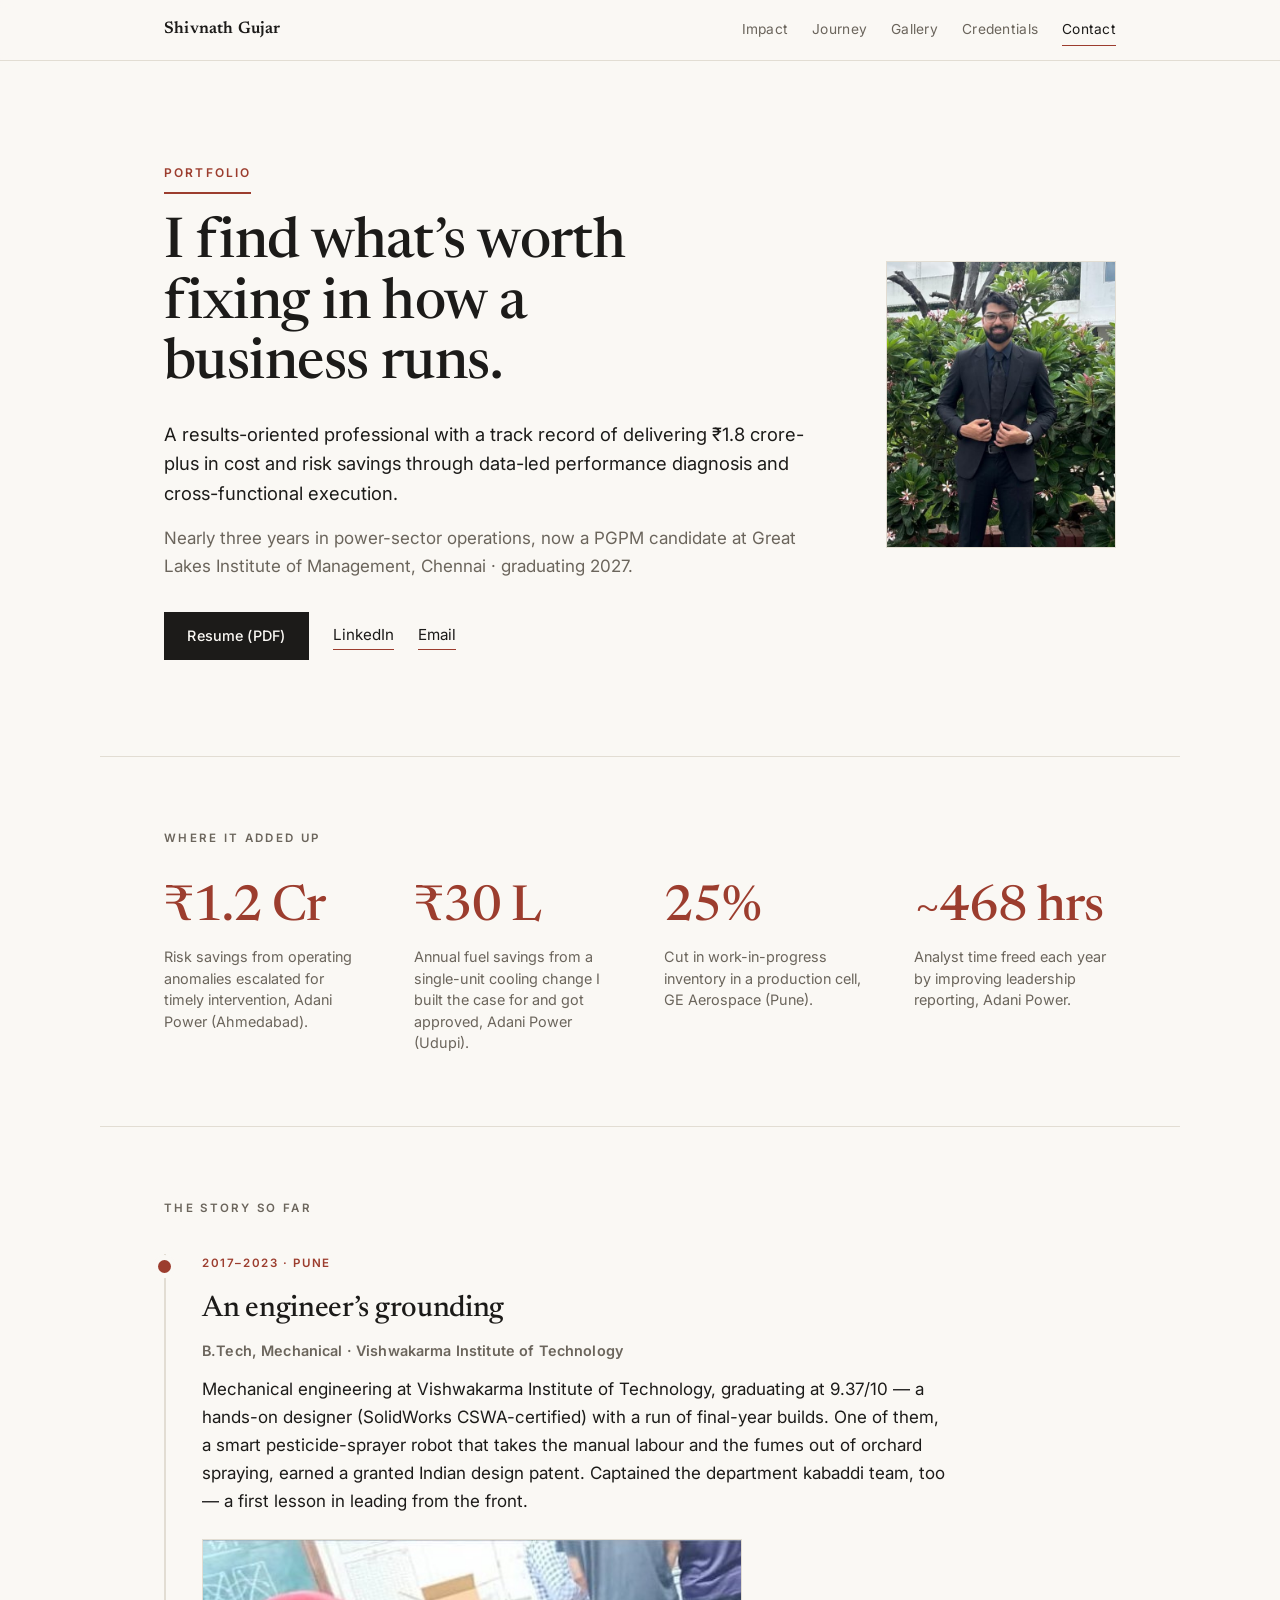
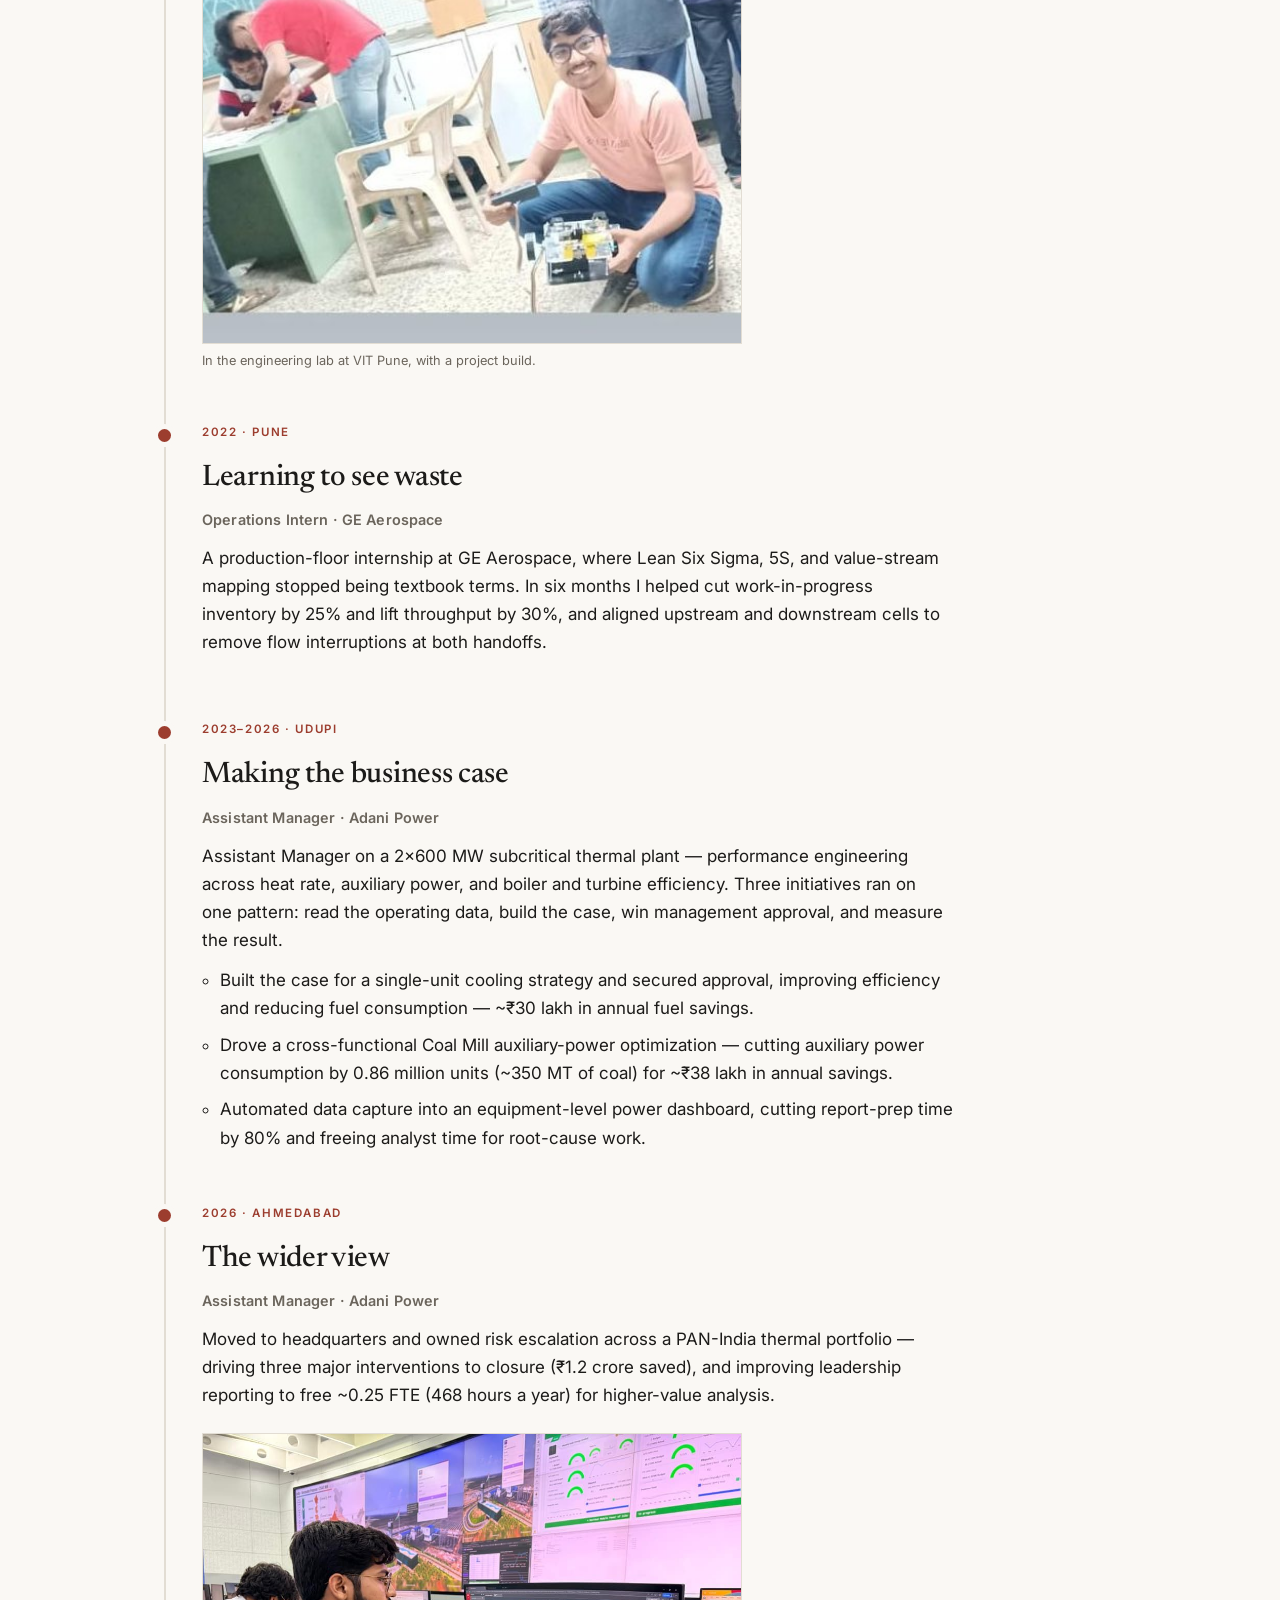
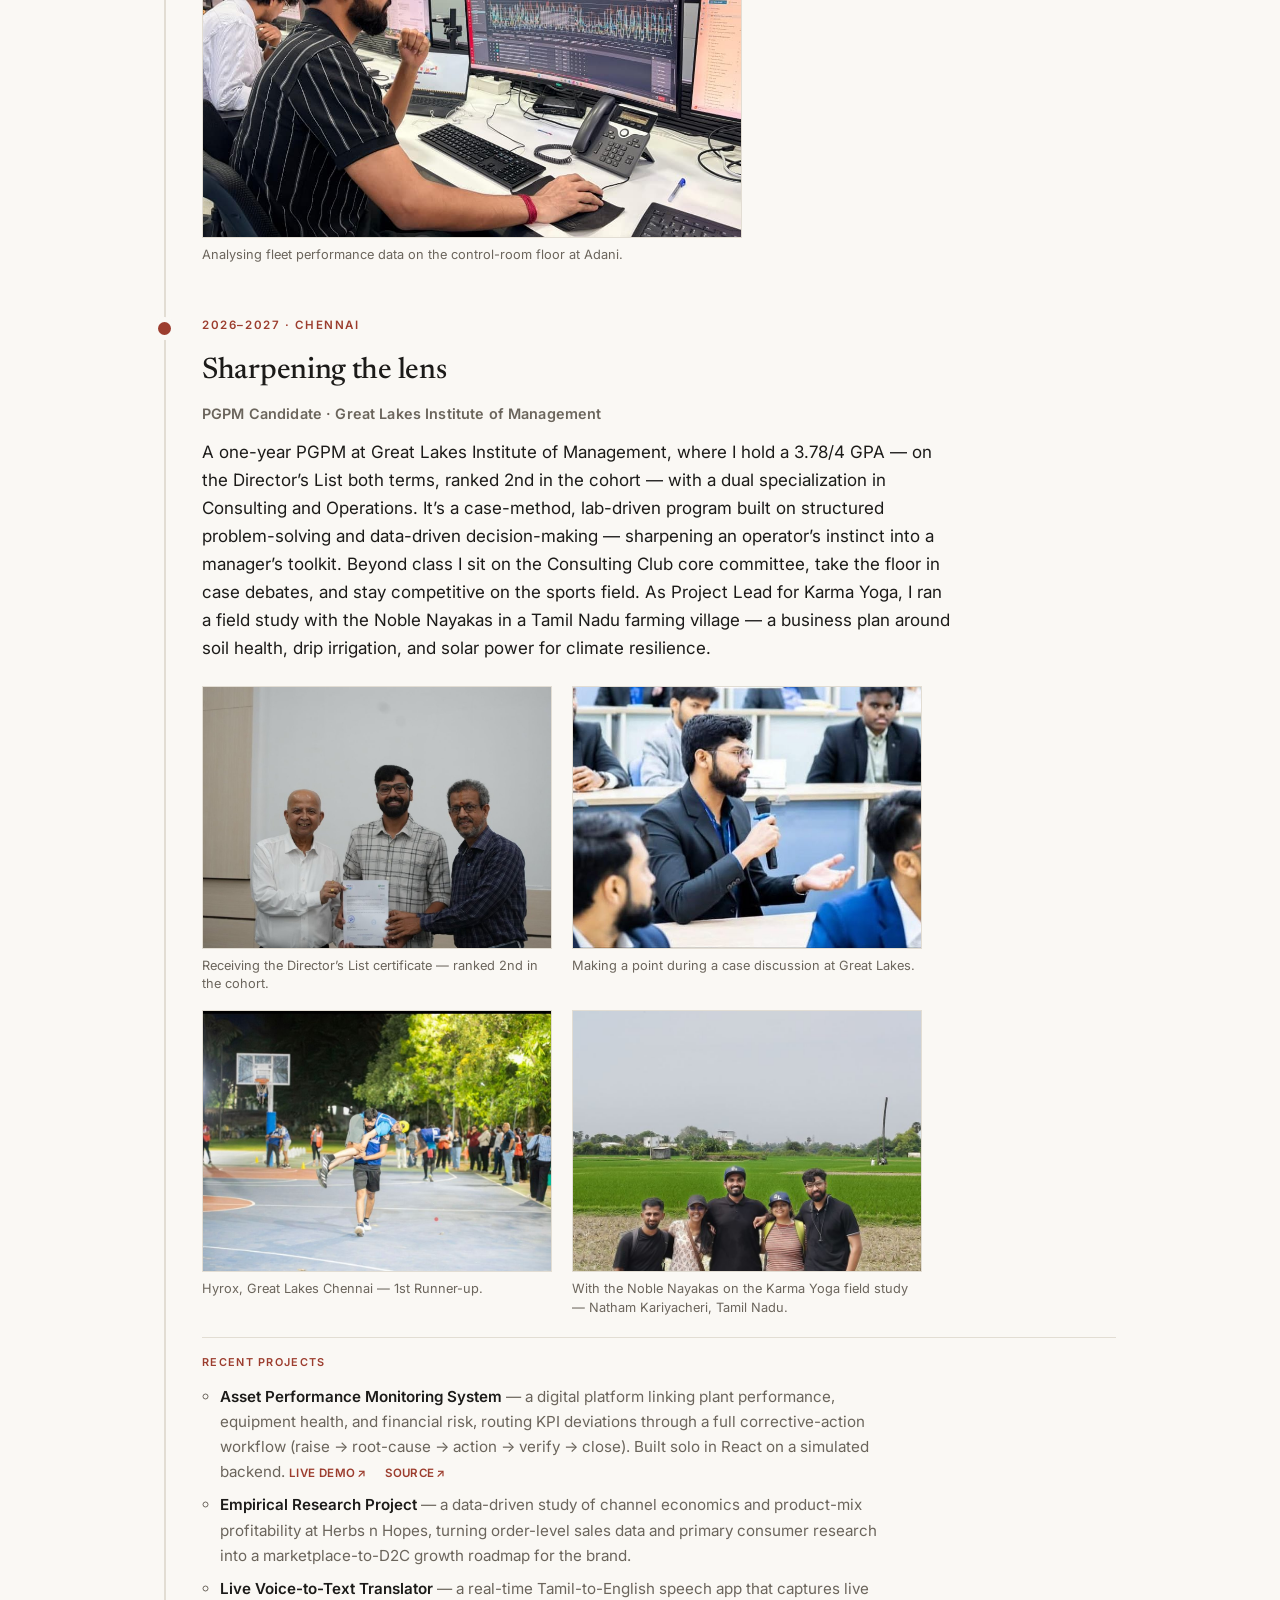
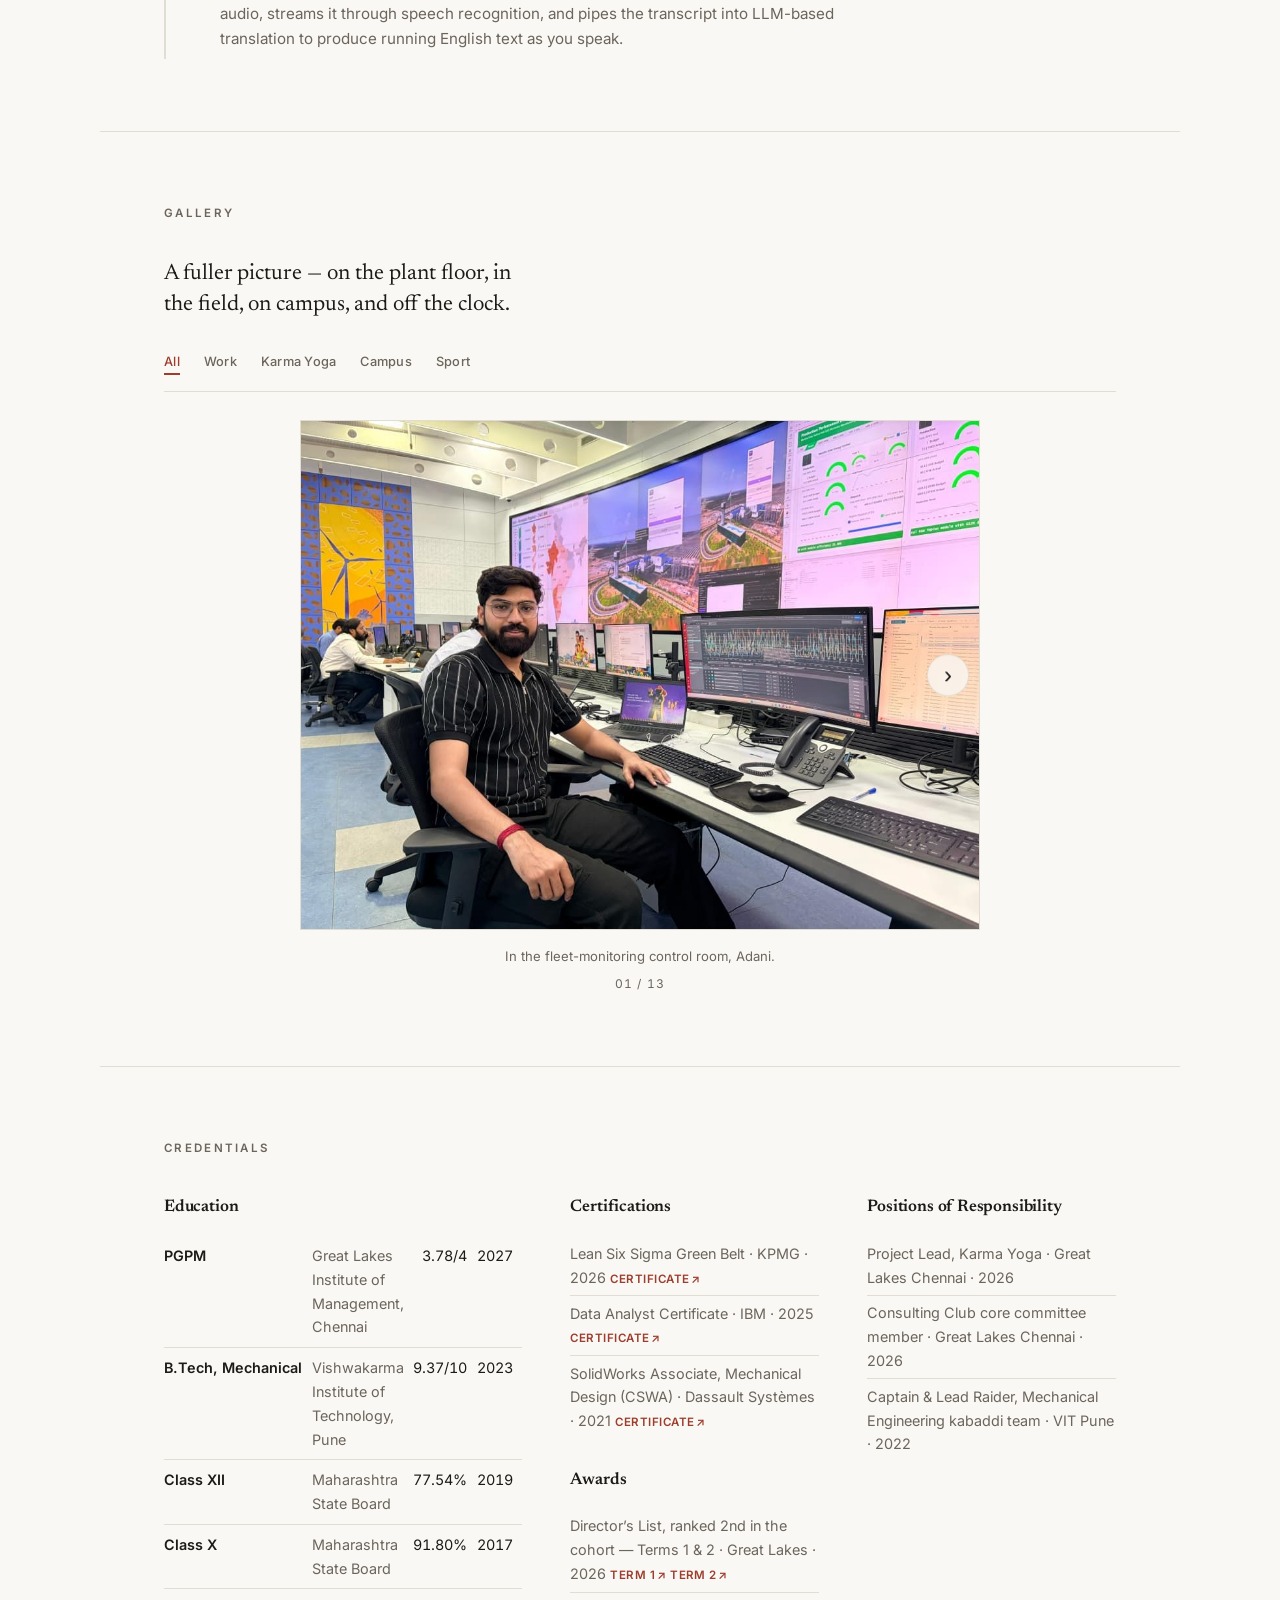
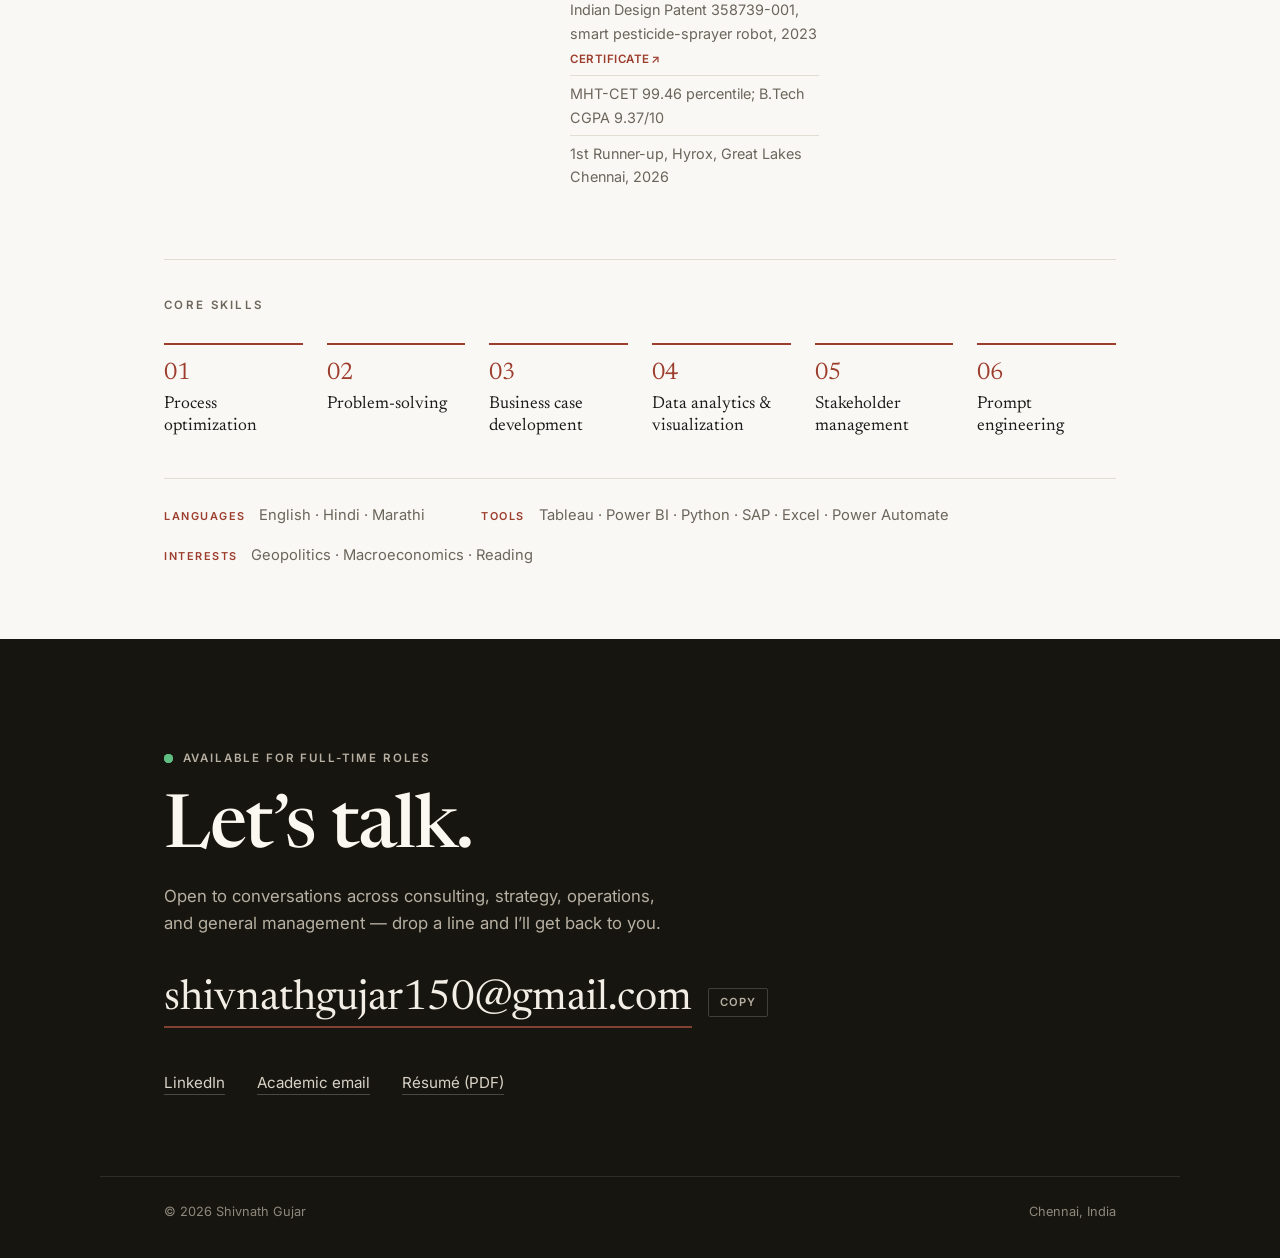
==== commit 80251505: "Add Director's List shoot photos Highlight the honour visually: the certificate-receiving photo lead" ====
--- a/index.html
+++ b/index.html
@@ -169,14 +169,14 @@
 
           <div class="chapter-media">
             <figure>
+              <span class="frame"><img src="assets/img/gallery/dl-award.jpg" width="1100" height="825" loading="lazy"
+                   alt="Shivnath receiving his Director's List certificate from faculty at Great Lakes"></span>
+              <figcaption>Receiving the Director&rsquo;s List certificate &mdash; ranked 2nd in the cohort.</figcaption>
+            </figure>
+            <figure>
               <span class="frame"><img src="assets/img/gallery/class.jpg" width="1000" height="500" loading="lazy"
                    alt="Shivnath speaking with a microphone during a class session"></span>
               <figcaption>Making a point during a case discussion at Great Lakes.</figcaption>
-            </figure>
-            <figure>
-              <span class="frame"><img src="assets/img/gallery/campus-debate.jpg" width="1040" height="780" loading="lazy"
-                   alt="Group photo at the Debattle Ground debate at Great Lakes"></span>
-              <figcaption>Debattle Ground &mdash; a debate hosted by the Great Lakes IR Committee.</figcaption>
             </figure>
             <figure>
               <span class="frame"><img src="assets/img/gallery/hyrox.jpg" width="1000" height="678" loading="lazy"
@@ -264,6 +264,16 @@
             <span class="frame"><img src="assets/img/gallery/campus-onam.jpg" width="1100" height="825" loading="lazy" alt="Shivnath and classmates in traditional Kerala dress at an Onam celebration on campus"></span>
           </button>
         </figure>
+        <figure class="gal-fig" data-cat="campus">
+          <button type="button" class="gal-btn" data-cap="With both Director&rsquo;s List letters &mdash; Terms 1 &amp; 2, ranked 2nd in the cohort." aria-label="Enlarge photo: Shivnath holding both Director's List letters">
+            <span class="frame"><img src="assets/img/gallery/dl-solo.jpg" width="900" height="675" loading="lazy" alt="Shivnath holding his two Director's List letters from Great Lakes"></span>
+          </button>
+        </figure>
+        <figure class="gal-fig" data-cat="campus">
+          <button type="button" class="gal-btn" data-cap="Director&rsquo;s List recognition with faculty and fellow awardees." aria-label="Enlarge photo: Director's List recognition with faculty and awardees">
+            <span class="frame"><img src="assets/img/gallery/dl-group.jpg" width="1100" height="825" loading="lazy" alt="Director's List awardees with faculty in a Great Lakes lecture hall"></span>
+          </button>
+        </figure>
         <figure class="gal-fig" data-cat="sport">
           <button type="button" class="gal-btn" data-cap="Celebrating a wicket on the cricket pitch." aria-label="Enlarge photo: Celebrating a wicket on the cricket pitch">
             <span class="frame"><img src="assets/img/gallery/sport-cricket.jpg" width="1200" height="800" loading="lazy" alt="Shivnath and teammates celebrating a wicket on the cricket pitch"></span>
@@ -280,7 +290,7 @@
 
       <div class="gal-nav reveal">
         <p class="gal-caption" id="galCaption">In the fleet-monitoring control room, Adani.</p>
-        <span class="gal-count" id="galCount" aria-live="polite">01&nbsp;/&nbsp;11</span>
+        <span class="gal-count" id="galCount" aria-live="polite">01&nbsp;/&nbsp;13</span>
       </div>
     </section>
 
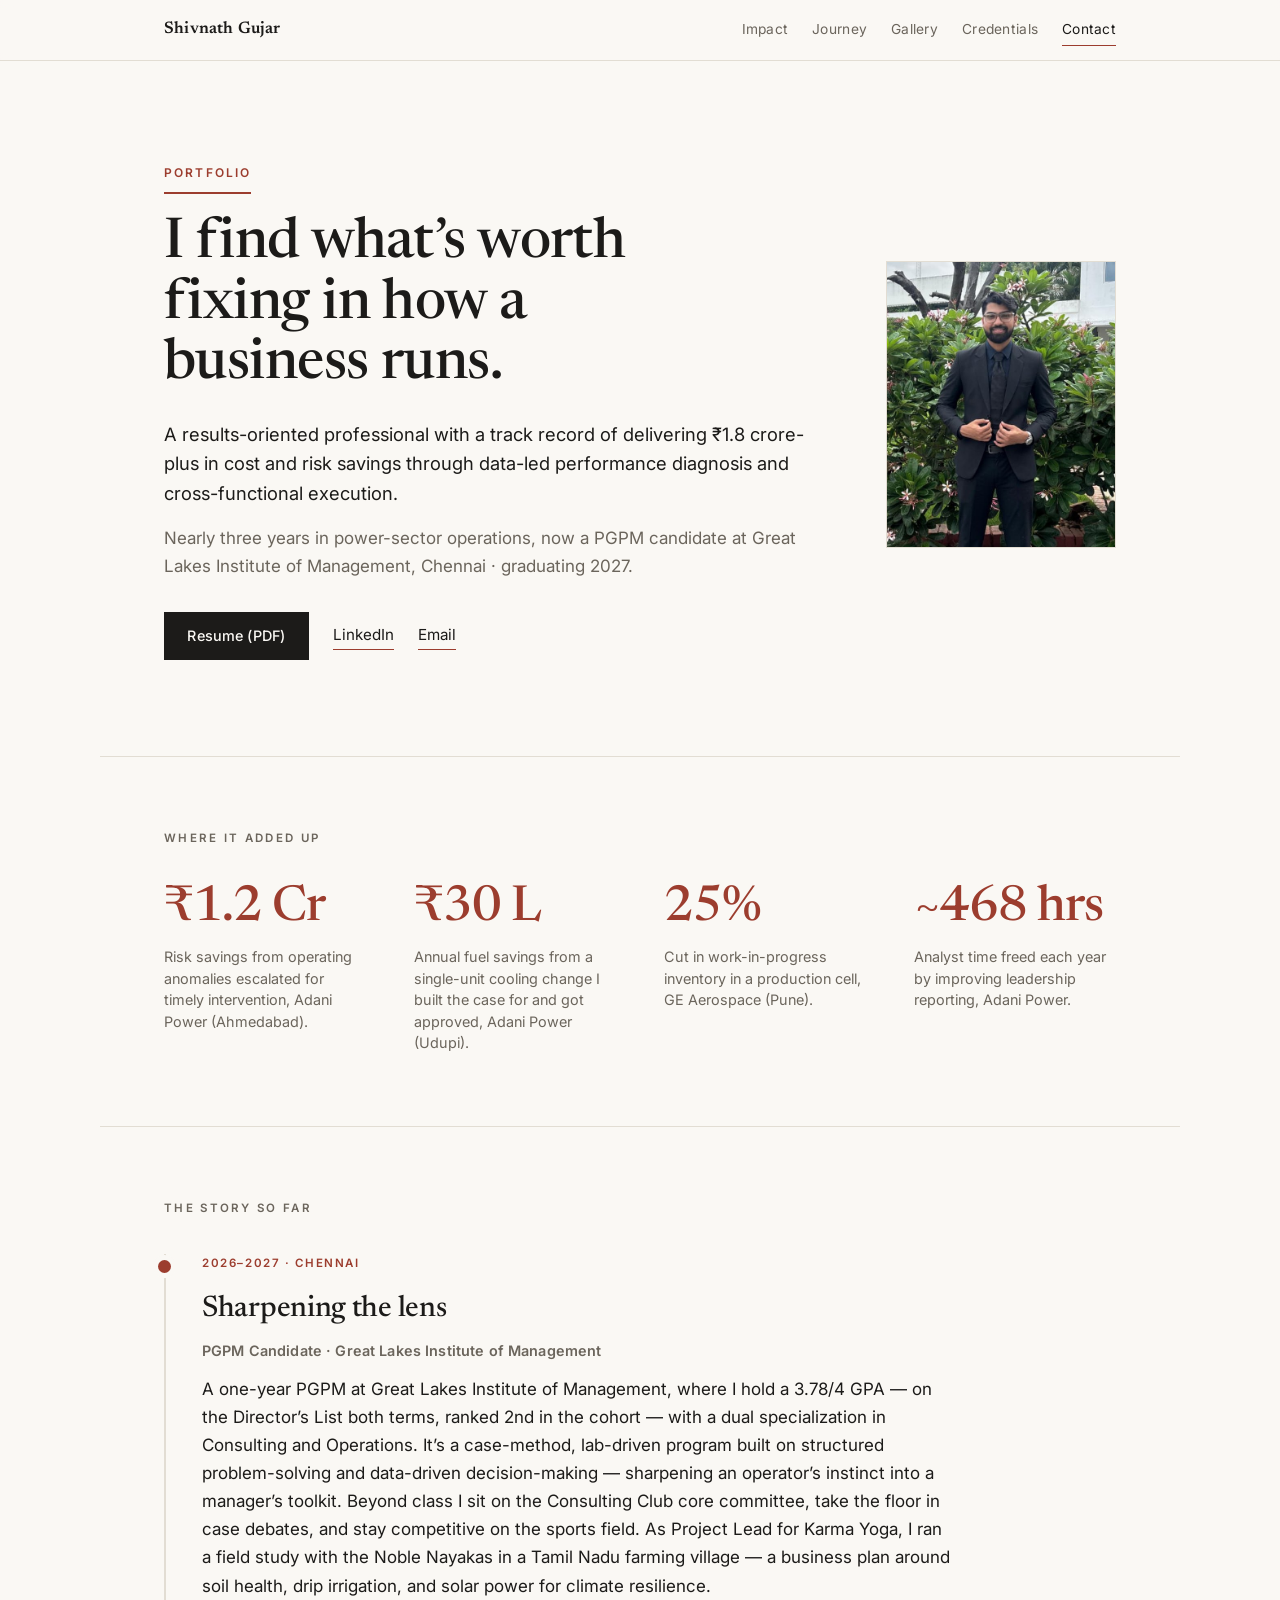
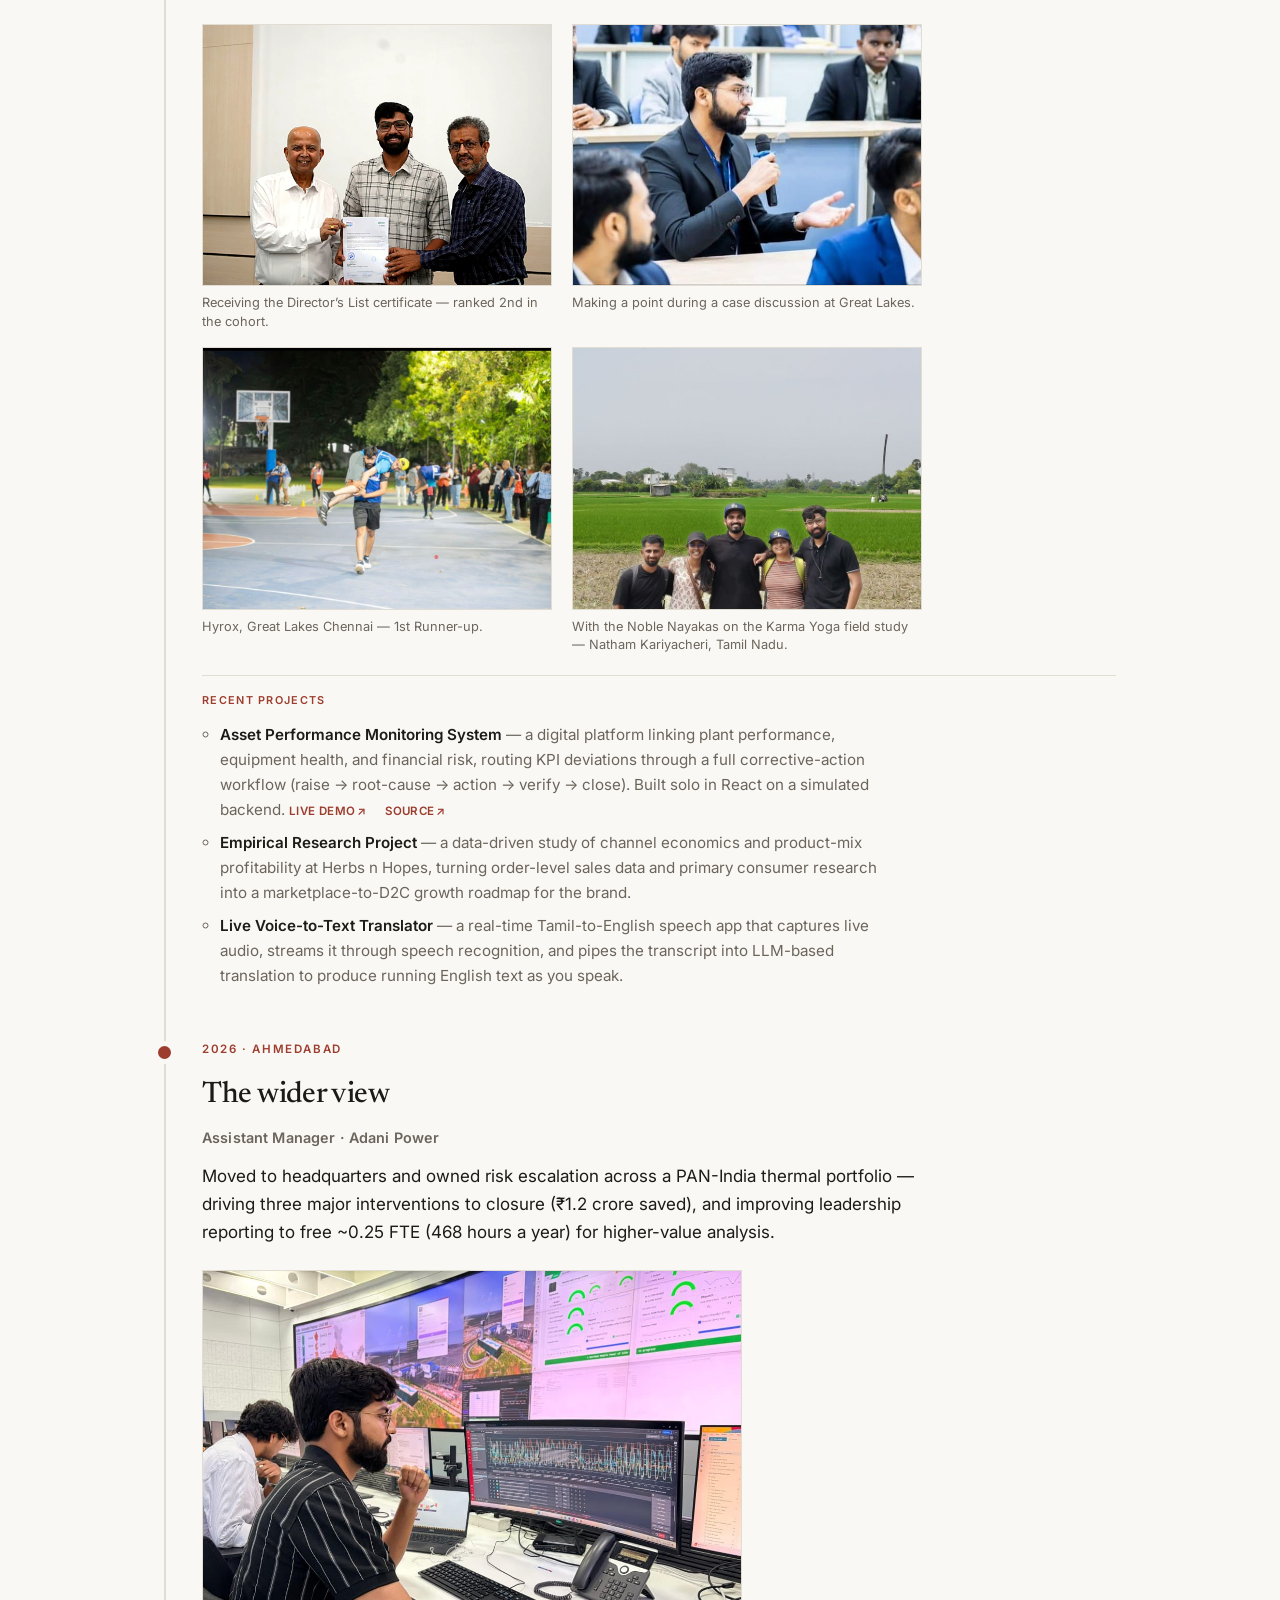
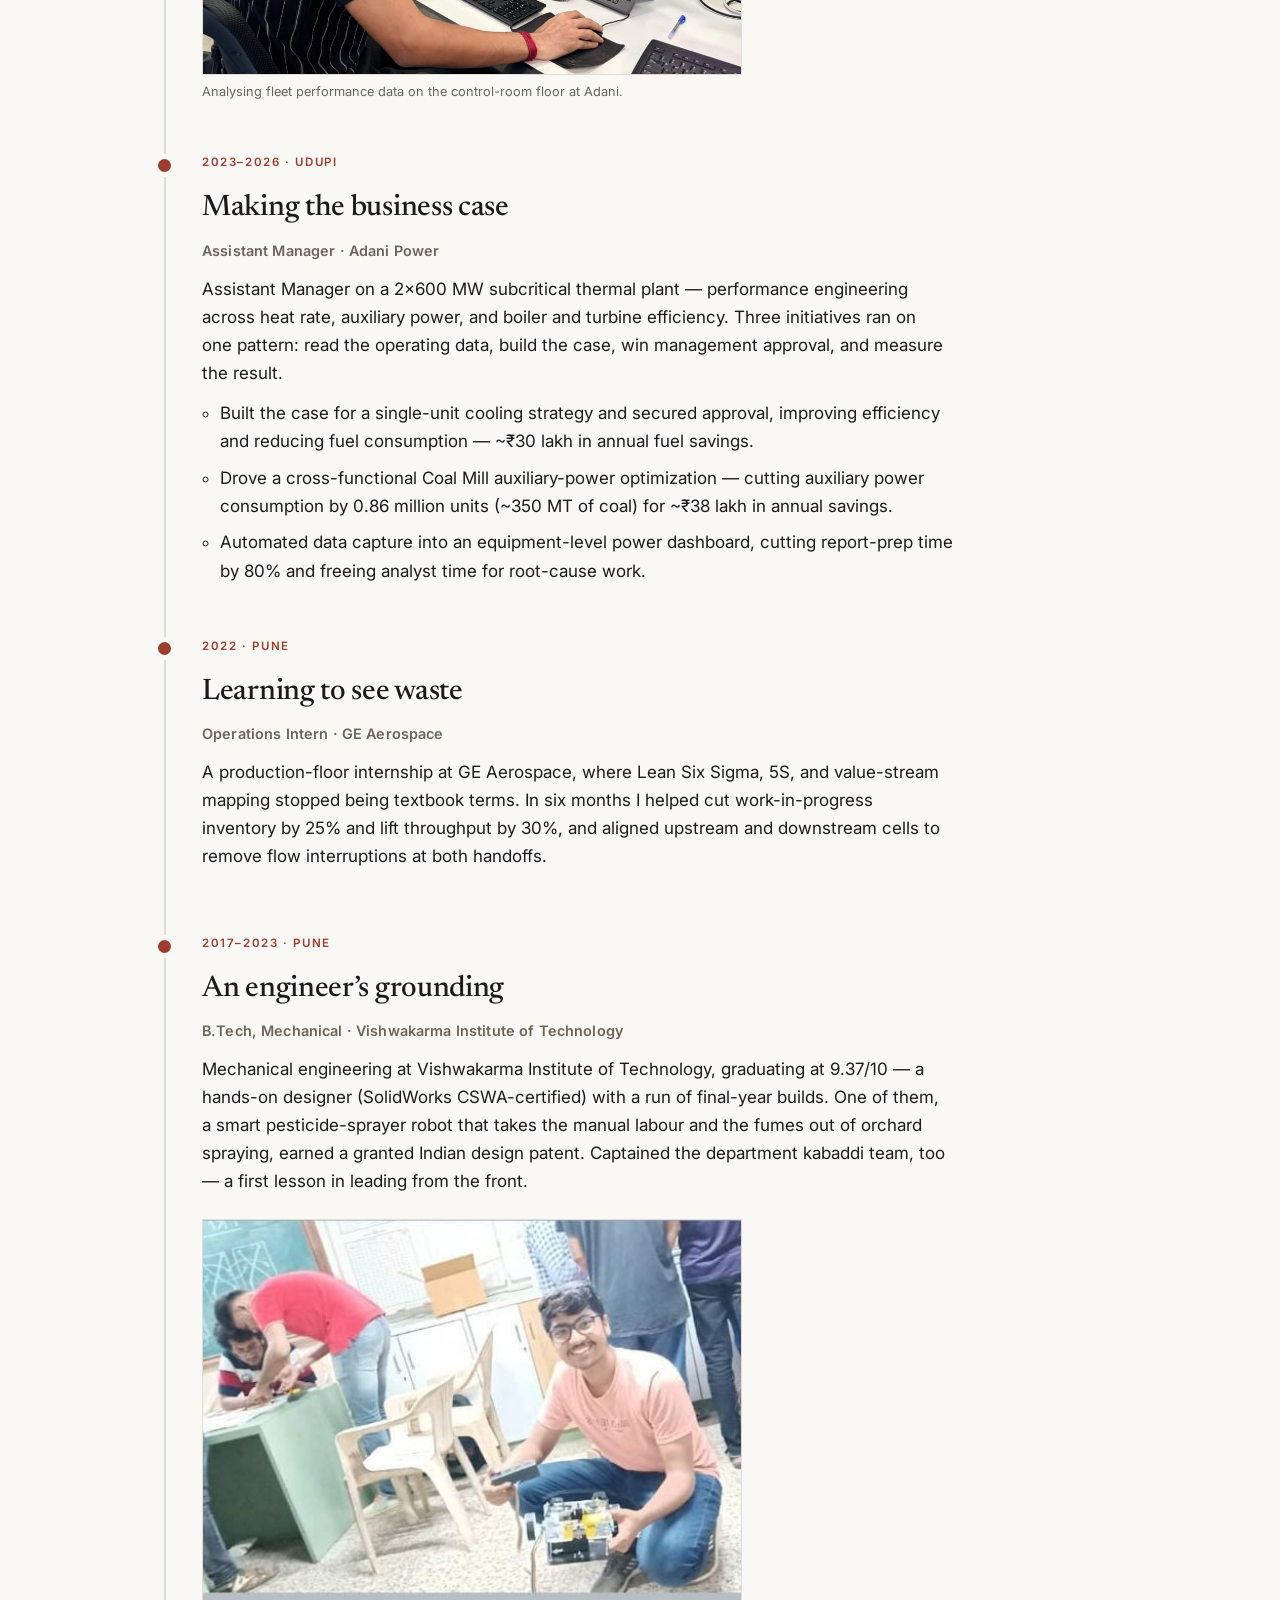
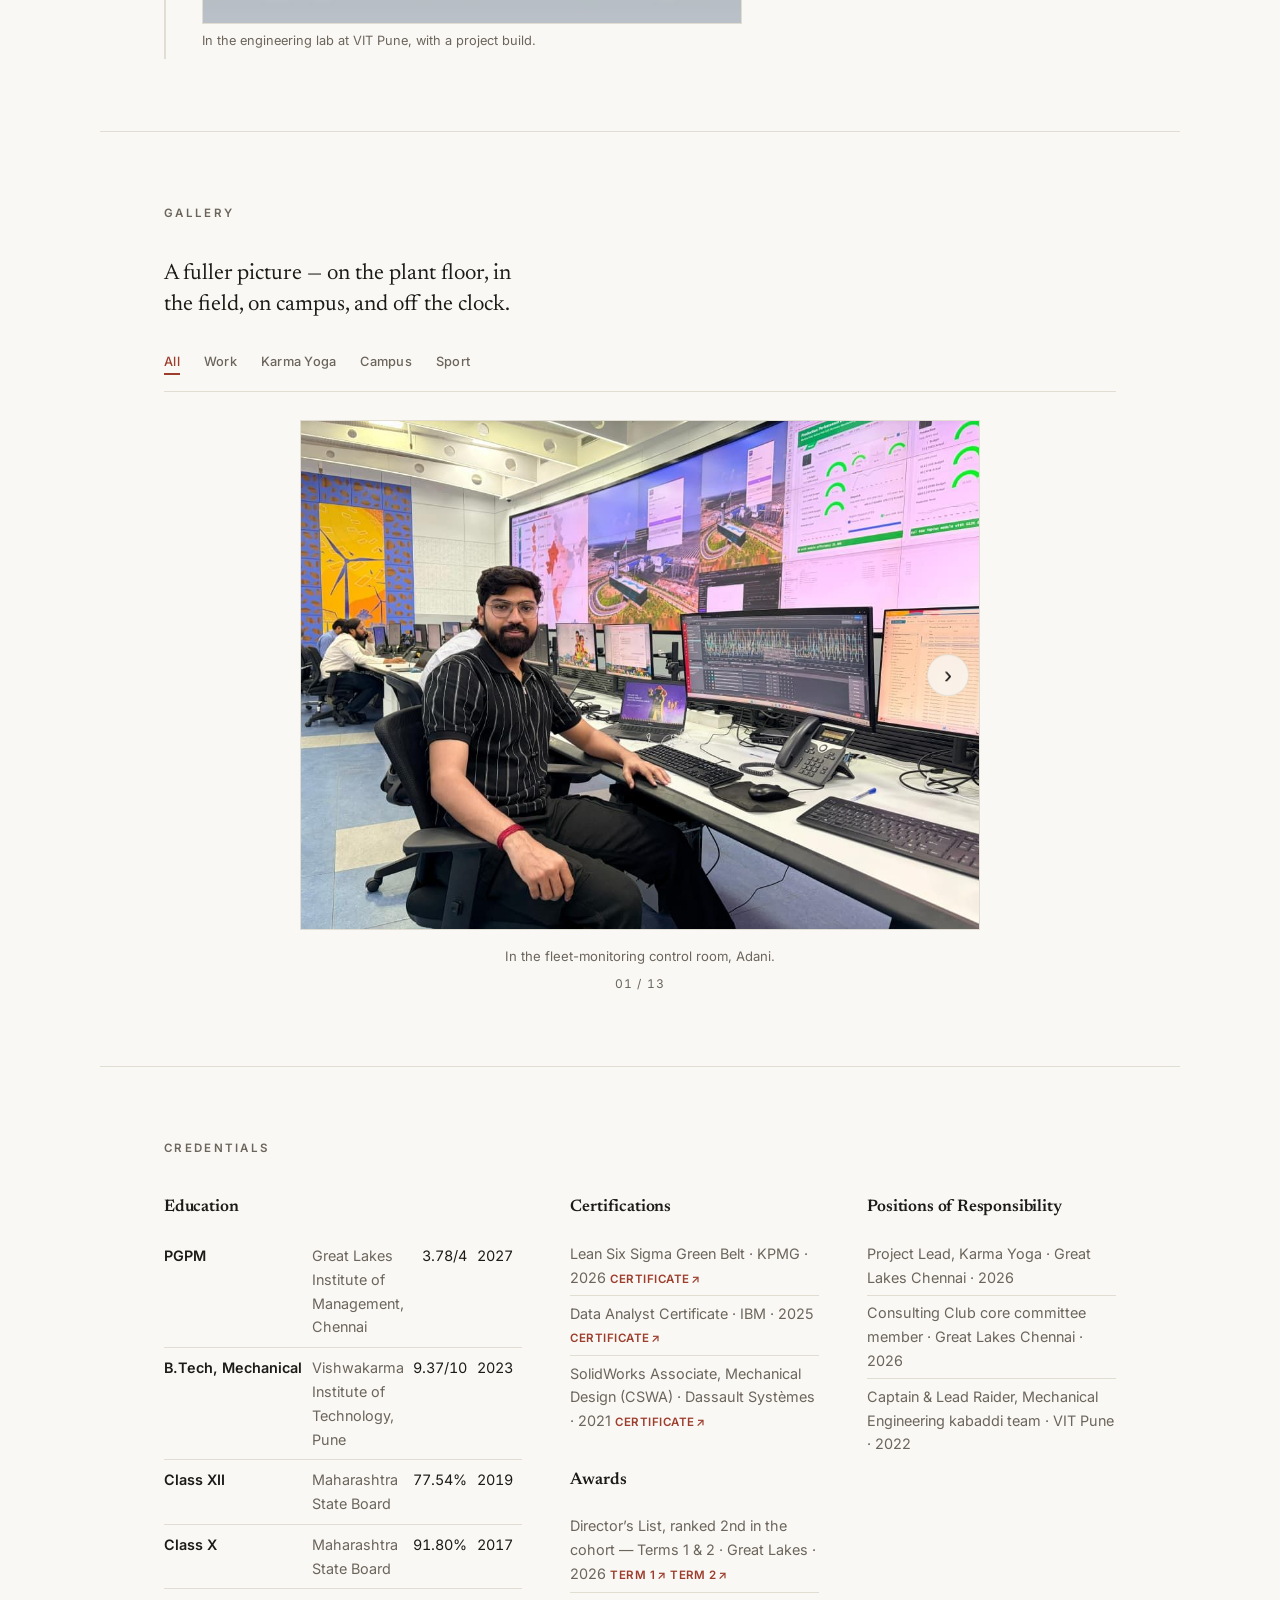
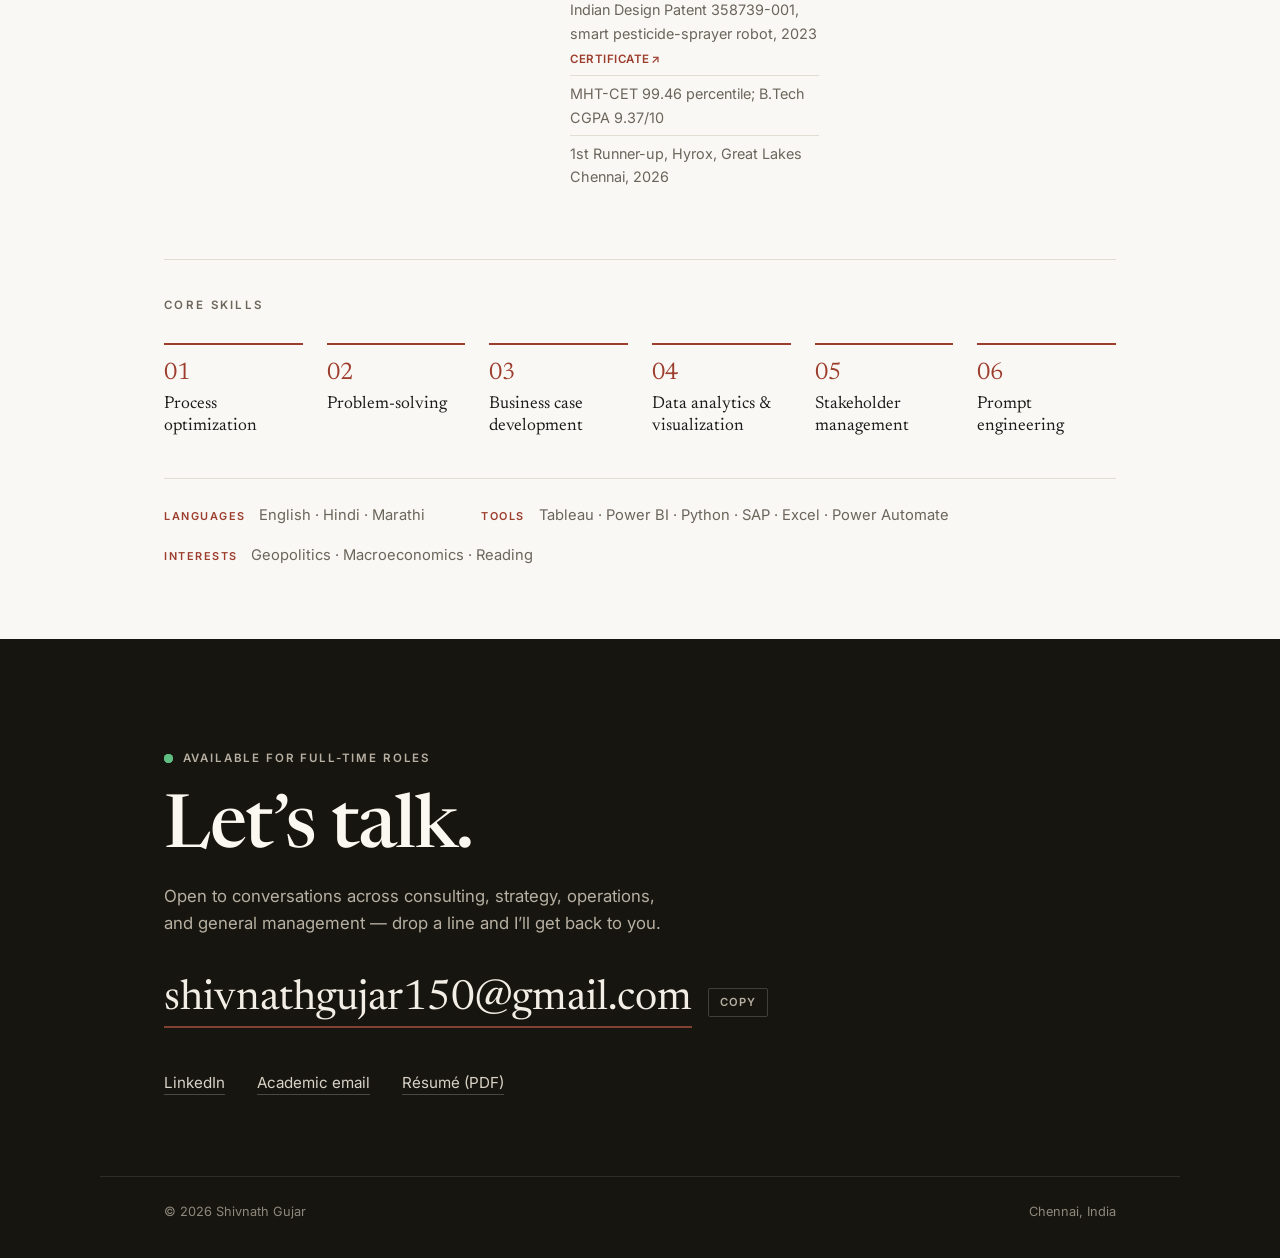
==== commit 68025709: "Journey latest-first; enhance Director's List photos - Reverse the journey so the most recent chapte" ====
--- a/index.html
+++ b/index.html
@@ -117,49 +117,6 @@
       <p class="section-label" id="journey-heading">The story so far</p>
 
       <ol class="journey">
-
-        <li class="chapter reveal">
-          <p class="chapter-when">2017&ndash;2023 &middot; Pune</p>
-          <h2>An engineer&rsquo;s grounding</h2>
-          <p class="chapter-role">B.Tech, Mechanical &middot; Vishwakarma Institute of Technology</p>
-          <p>Mechanical engineering at Vishwakarma Institute of Technology, graduating at 9.37/10 &mdash; a hands-on designer (SolidWorks CSWA-certified) with a run of final-year builds. One of them, a smart pesticide-sprayer robot that takes the manual labour and the fumes out of orchard spraying, earned a granted Indian design patent. Captained the department kabaddi team, too &mdash; a first lesson in leading from the front.</p>
-          <figure class="chapter-figure">
-            <span class="frame"><img src="assets/img/gallery/eng-lab.jpg" width="525" height="394" loading="lazy"
-                 alt="Shivnath in the VIT engineering lab, holding an electronics build he made"></span>
-            <figcaption>In the engineering lab at VIT Pune, with a project build.</figcaption>
-          </figure>
-        </li>
-
-        <li class="chapter reveal">
-          <p class="chapter-when">2022 &middot; Pune</p>
-          <h2>Learning to see waste</h2>
-          <p class="chapter-role">Operations Intern &middot; GE Aerospace</p>
-          <p>A production-floor internship at GE Aerospace, where Lean Six Sigma, 5S, and value-stream mapping stopped being textbook terms. In six months I helped cut work-in-progress inventory by 25% and lift throughput by 30%, and aligned upstream and downstream cells to remove flow interruptions at both handoffs.</p>
-        </li>
-
-        <li class="chapter reveal">
-          <p class="chapter-when">2023&ndash;2026 &middot; Udupi</p>
-          <h2>Making the business case</h2>
-          <p class="chapter-role">Assistant Manager &middot; Adani Power</p>
-          <p>Assistant Manager on a 2&times;600&nbsp;MW subcritical thermal plant &mdash; performance engineering across heat rate, auxiliary power, and boiler and turbine efficiency. Three initiatives ran on one pattern: read the operating data, build the case, win management approval, and measure the result.</p>
-          <ul class="chapter-bullets">
-            <li>Built the case for a single-unit cooling strategy and secured approval, improving efficiency and reducing fuel consumption &mdash; ~&#8377;30 lakh in annual fuel savings.</li>
-            <li>Drove a cross-functional Coal Mill auxiliary-power optimization &mdash; cutting auxiliary power consumption by 0.86 million units (~350&nbsp;MT of coal) for ~&#8377;38 lakh in annual savings.</li>
-            <li>Automated data capture into an equipment-level power dashboard, cutting report-prep time by 80% and freeing analyst time for root-cause work.</li>
-          </ul>
-        </li>
-
-        <li class="chapter reveal">
-          <p class="chapter-when">2026 &middot; Ahmedabad</p>
-          <h2>The wider view</h2>
-          <p class="chapter-role">Assistant Manager &middot; Adani Power</p>
-          <p>Moved to headquarters and owned risk escalation across a PAN-India thermal portfolio &mdash; driving three major interventions to closure (&#8377;1.2 crore saved), and improving leadership reporting to free ~0.25 FTE (468 hours a year) for higher-value analysis.</p>
-          <figure class="chapter-figure">
-            <span class="frame"><img src="assets/img/gallery/adani-monitoring.jpg" width="1040" height="780" loading="lazy"
-                 alt="Shivnath analysing performance dashboards on a large monitor in the Adani control room"></span>
-            <figcaption>Analysing fleet performance data on the control-room floor at Adani.</figcaption>
-          </figure>
-        </li>
 
         <li class="chapter reveal">
           <p class="chapter-when">2026&ndash;2027 &middot; Chennai</p>
@@ -198,6 +155,49 @@
               <li><strong>Live Voice-to-Text Translator</strong> &mdash; a real-time Tamil-to-English speech app that captures live audio, streams it through speech recognition, and pipes the transcript into LLM-based translation to produce running English text as you speak.</li>
             </ul>
           </div>
+        </li>
+
+        <li class="chapter reveal">
+          <p class="chapter-when">2026 &middot; Ahmedabad</p>
+          <h2>The wider view</h2>
+          <p class="chapter-role">Assistant Manager &middot; Adani Power</p>
+          <p>Moved to headquarters and owned risk escalation across a PAN-India thermal portfolio &mdash; driving three major interventions to closure (&#8377;1.2 crore saved), and improving leadership reporting to free ~0.25 FTE (468 hours a year) for higher-value analysis.</p>
+          <figure class="chapter-figure">
+            <span class="frame"><img src="assets/img/gallery/adani-monitoring.jpg" width="1040" height="780" loading="lazy"
+                 alt="Shivnath analysing performance dashboards on a large monitor in the Adani control room"></span>
+            <figcaption>Analysing fleet performance data on the control-room floor at Adani.</figcaption>
+          </figure>
+        </li>
+
+        <li class="chapter reveal">
+          <p class="chapter-when">2023&ndash;2026 &middot; Udupi</p>
+          <h2>Making the business case</h2>
+          <p class="chapter-role">Assistant Manager &middot; Adani Power</p>
+          <p>Assistant Manager on a 2&times;600&nbsp;MW subcritical thermal plant &mdash; performance engineering across heat rate, auxiliary power, and boiler and turbine efficiency. Three initiatives ran on one pattern: read the operating data, build the case, win management approval, and measure the result.</p>
+          <ul class="chapter-bullets">
+            <li>Built the case for a single-unit cooling strategy and secured approval, improving efficiency and reducing fuel consumption &mdash; ~&#8377;30 lakh in annual fuel savings.</li>
+            <li>Drove a cross-functional Coal Mill auxiliary-power optimization &mdash; cutting auxiliary power consumption by 0.86 million units (~350&nbsp;MT of coal) for ~&#8377;38 lakh in annual savings.</li>
+            <li>Automated data capture into an equipment-level power dashboard, cutting report-prep time by 80% and freeing analyst time for root-cause work.</li>
+          </ul>
+        </li>
+
+        <li class="chapter reveal">
+          <p class="chapter-when">2022 &middot; Pune</p>
+          <h2>Learning to see waste</h2>
+          <p class="chapter-role">Operations Intern &middot; GE Aerospace</p>
+          <p>A production-floor internship at GE Aerospace, where Lean Six Sigma, 5S, and value-stream mapping stopped being textbook terms. In six months I helped cut work-in-progress inventory by 25% and lift throughput by 30%, and aligned upstream and downstream cells to remove flow interruptions at both handoffs.</p>
+        </li>
+
+        <li class="chapter reveal">
+          <p class="chapter-when">2017&ndash;2023 &middot; Pune</p>
+          <h2>An engineer&rsquo;s grounding</h2>
+          <p class="chapter-role">B.Tech, Mechanical &middot; Vishwakarma Institute of Technology</p>
+          <p>Mechanical engineering at Vishwakarma Institute of Technology, graduating at 9.37/10 &mdash; a hands-on designer (SolidWorks CSWA-certified) with a run of final-year builds. One of them, a smart pesticide-sprayer robot that takes the manual labour and the fumes out of orchard spraying, earned a granted Indian design patent. Captained the department kabaddi team, too &mdash; a first lesson in leading from the front.</p>
+          <figure class="chapter-figure">
+            <span class="frame"><img src="assets/img/gallery/eng-lab.jpg" width="525" height="394" loading="lazy"
+                 alt="Shivnath in the VIT engineering lab, holding an electronics build he made"></span>
+            <figcaption>In the engineering lab at VIT Pune, with a project build.</figcaption>
+          </figure>
         </li>
 
       </ol>
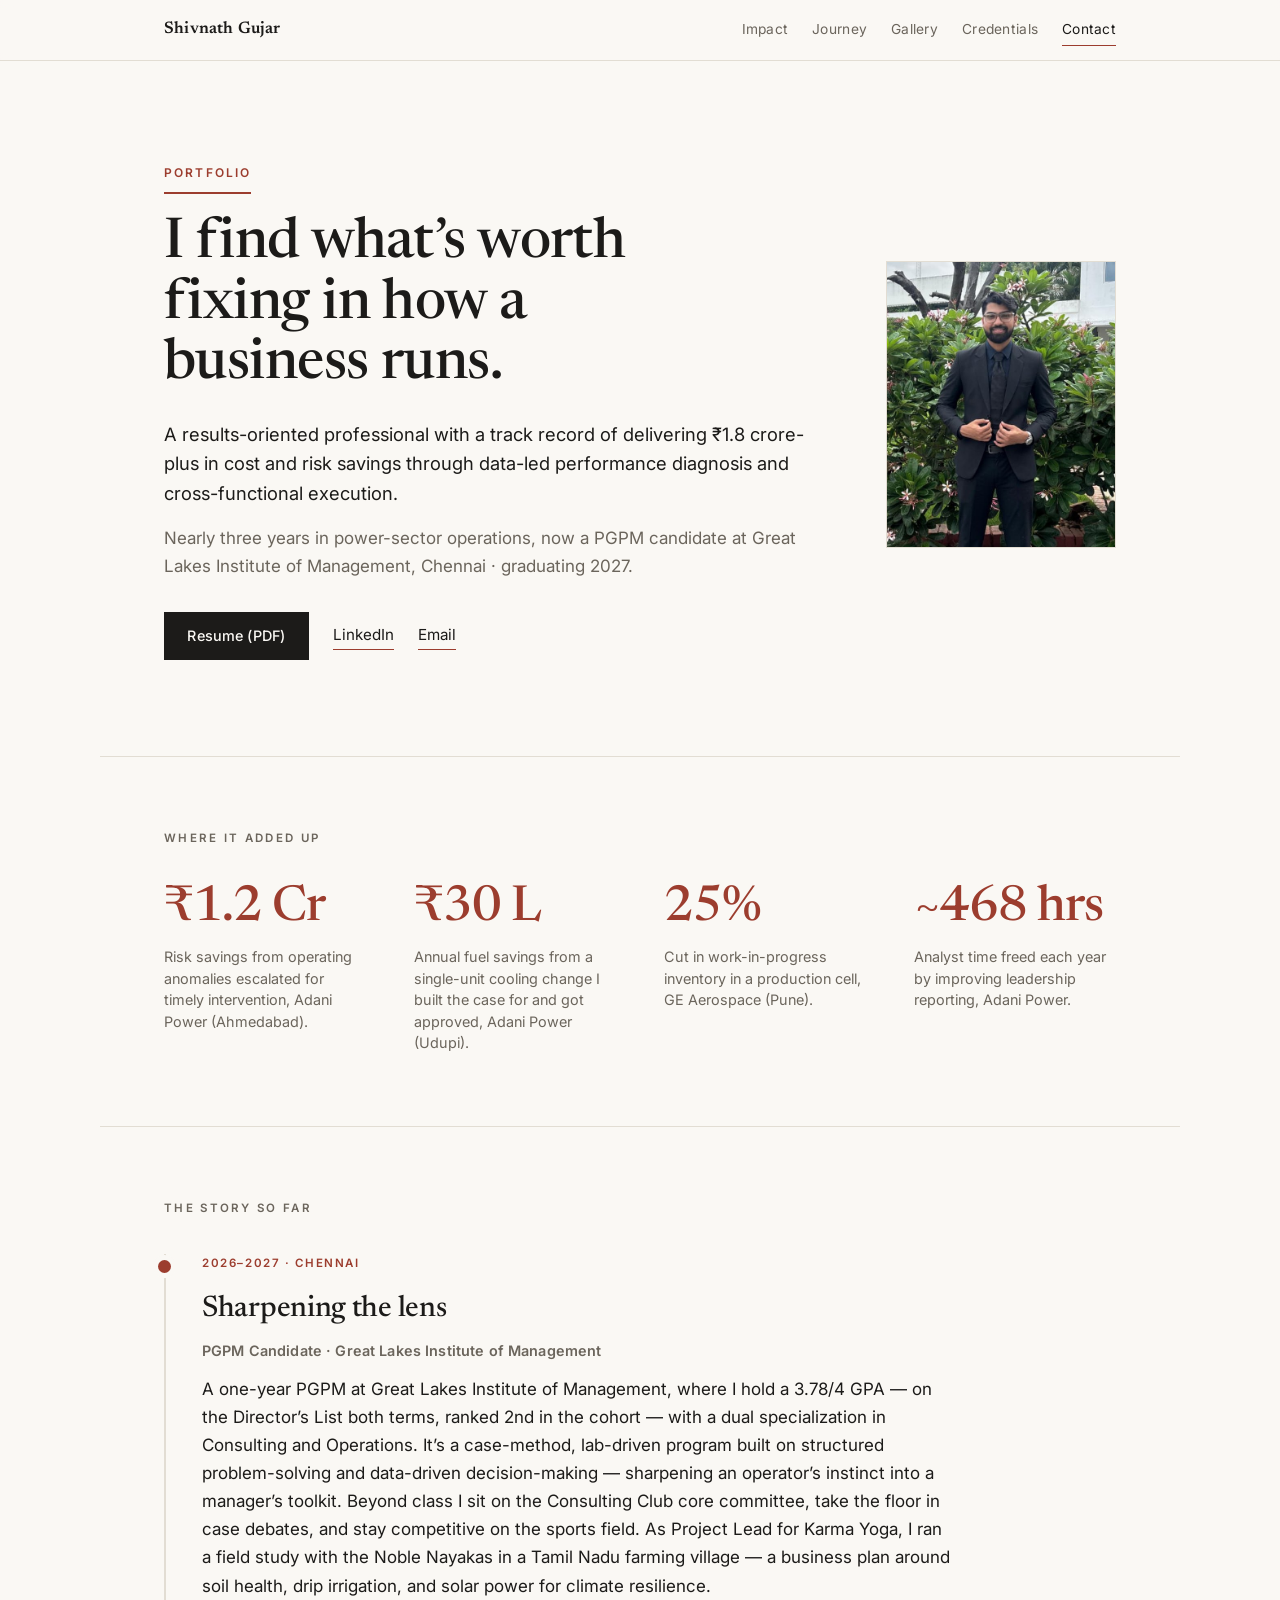
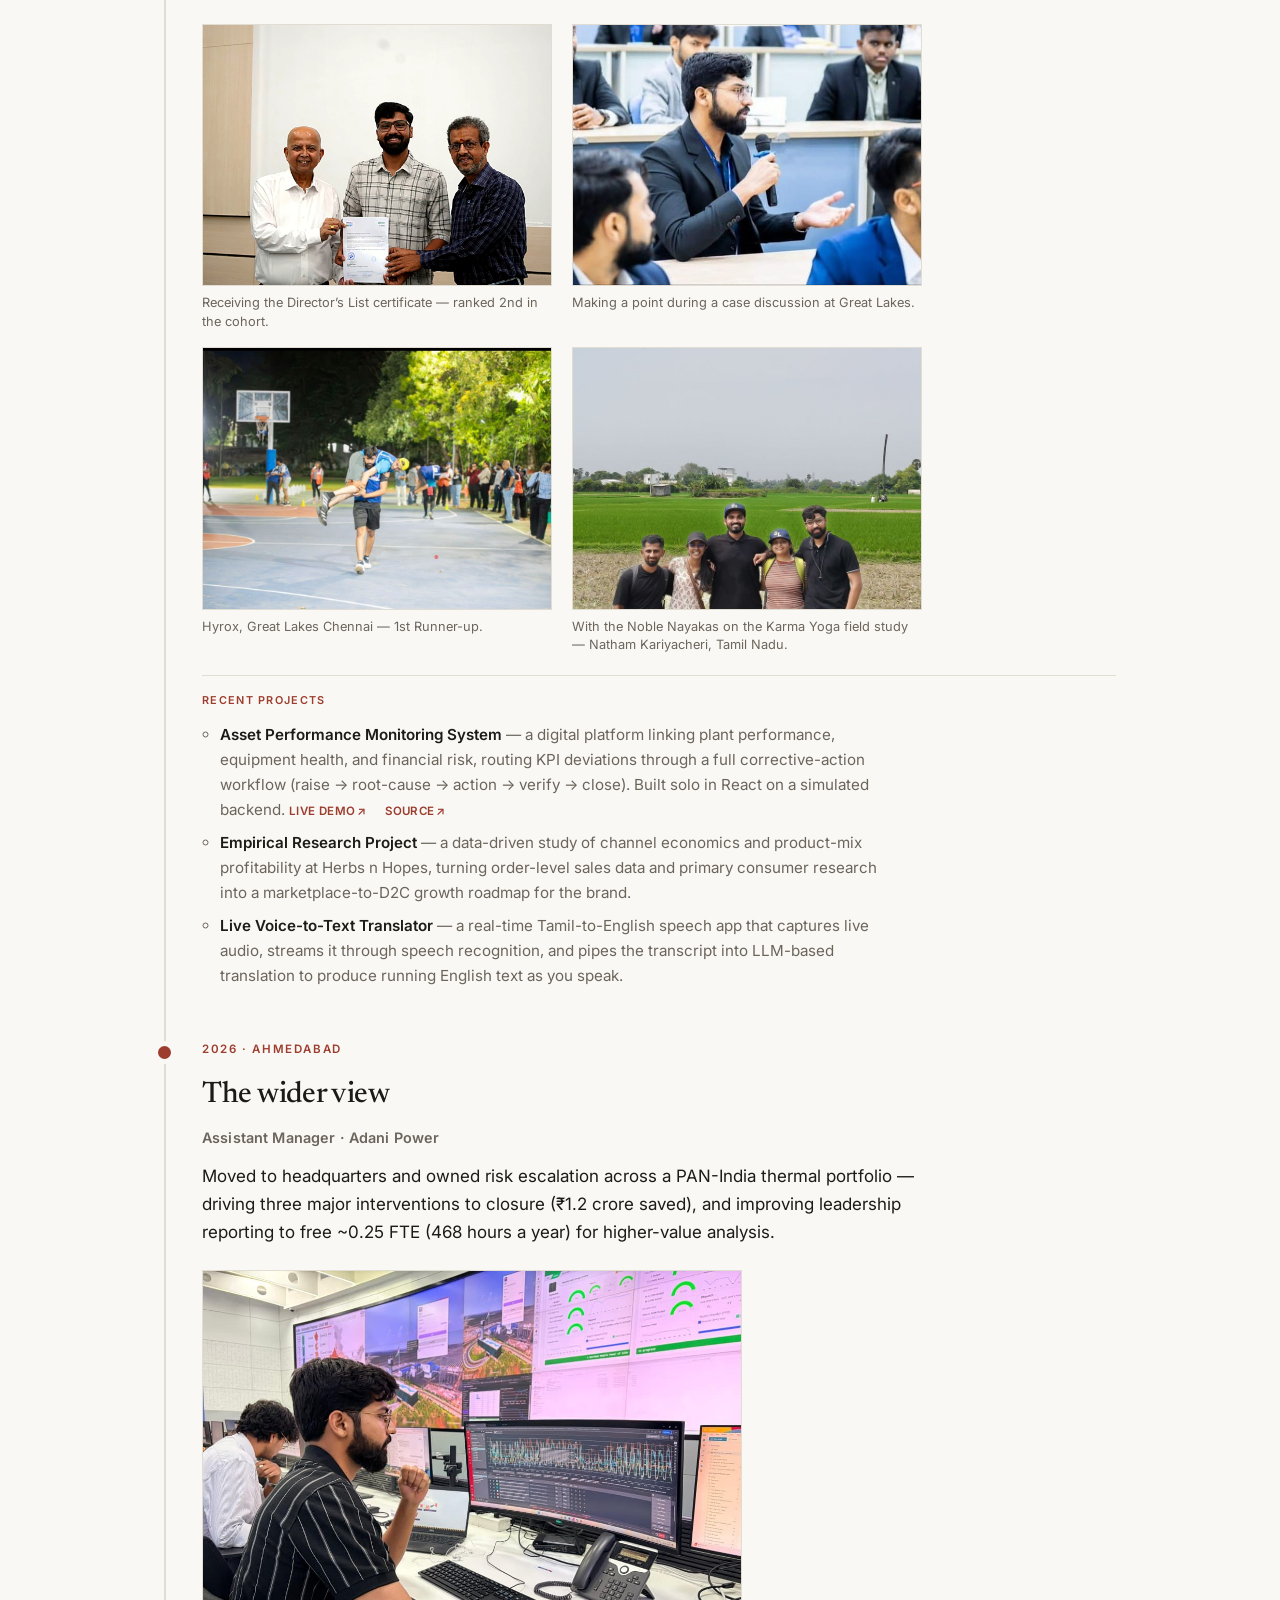
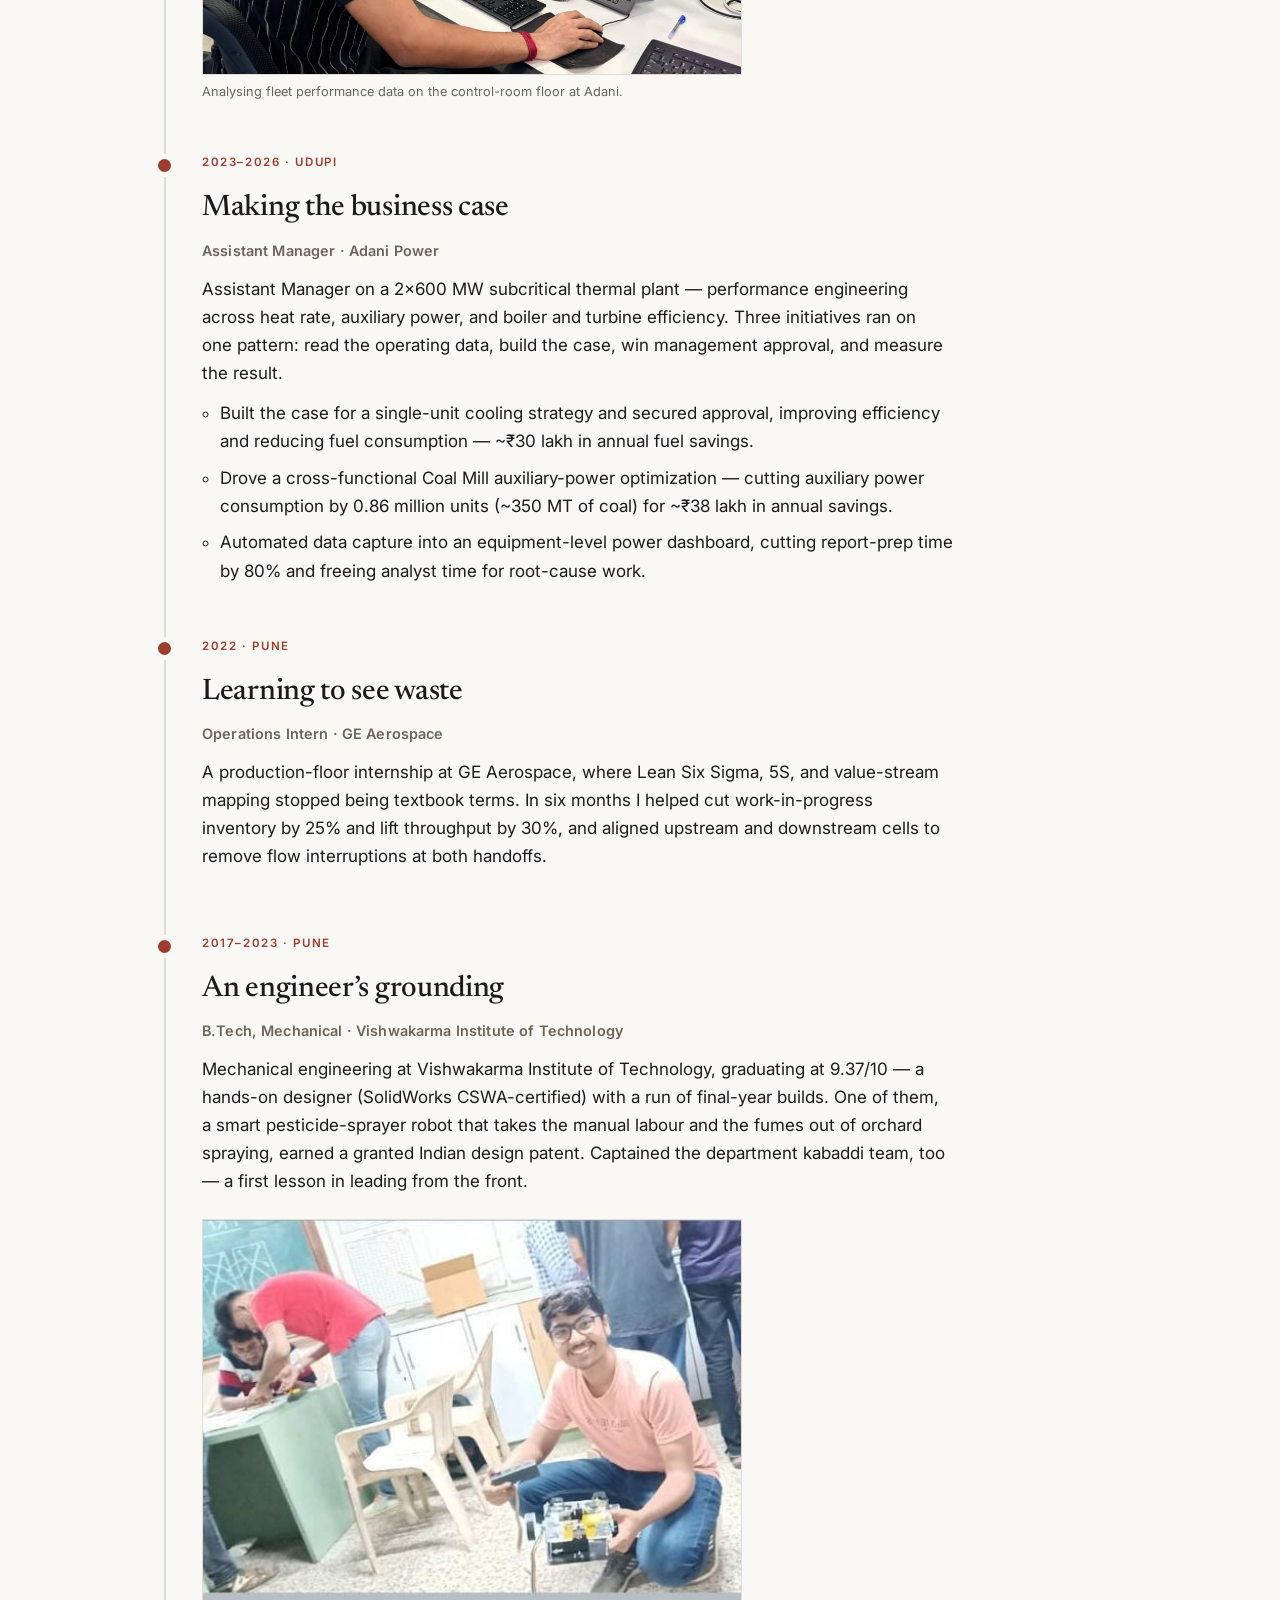
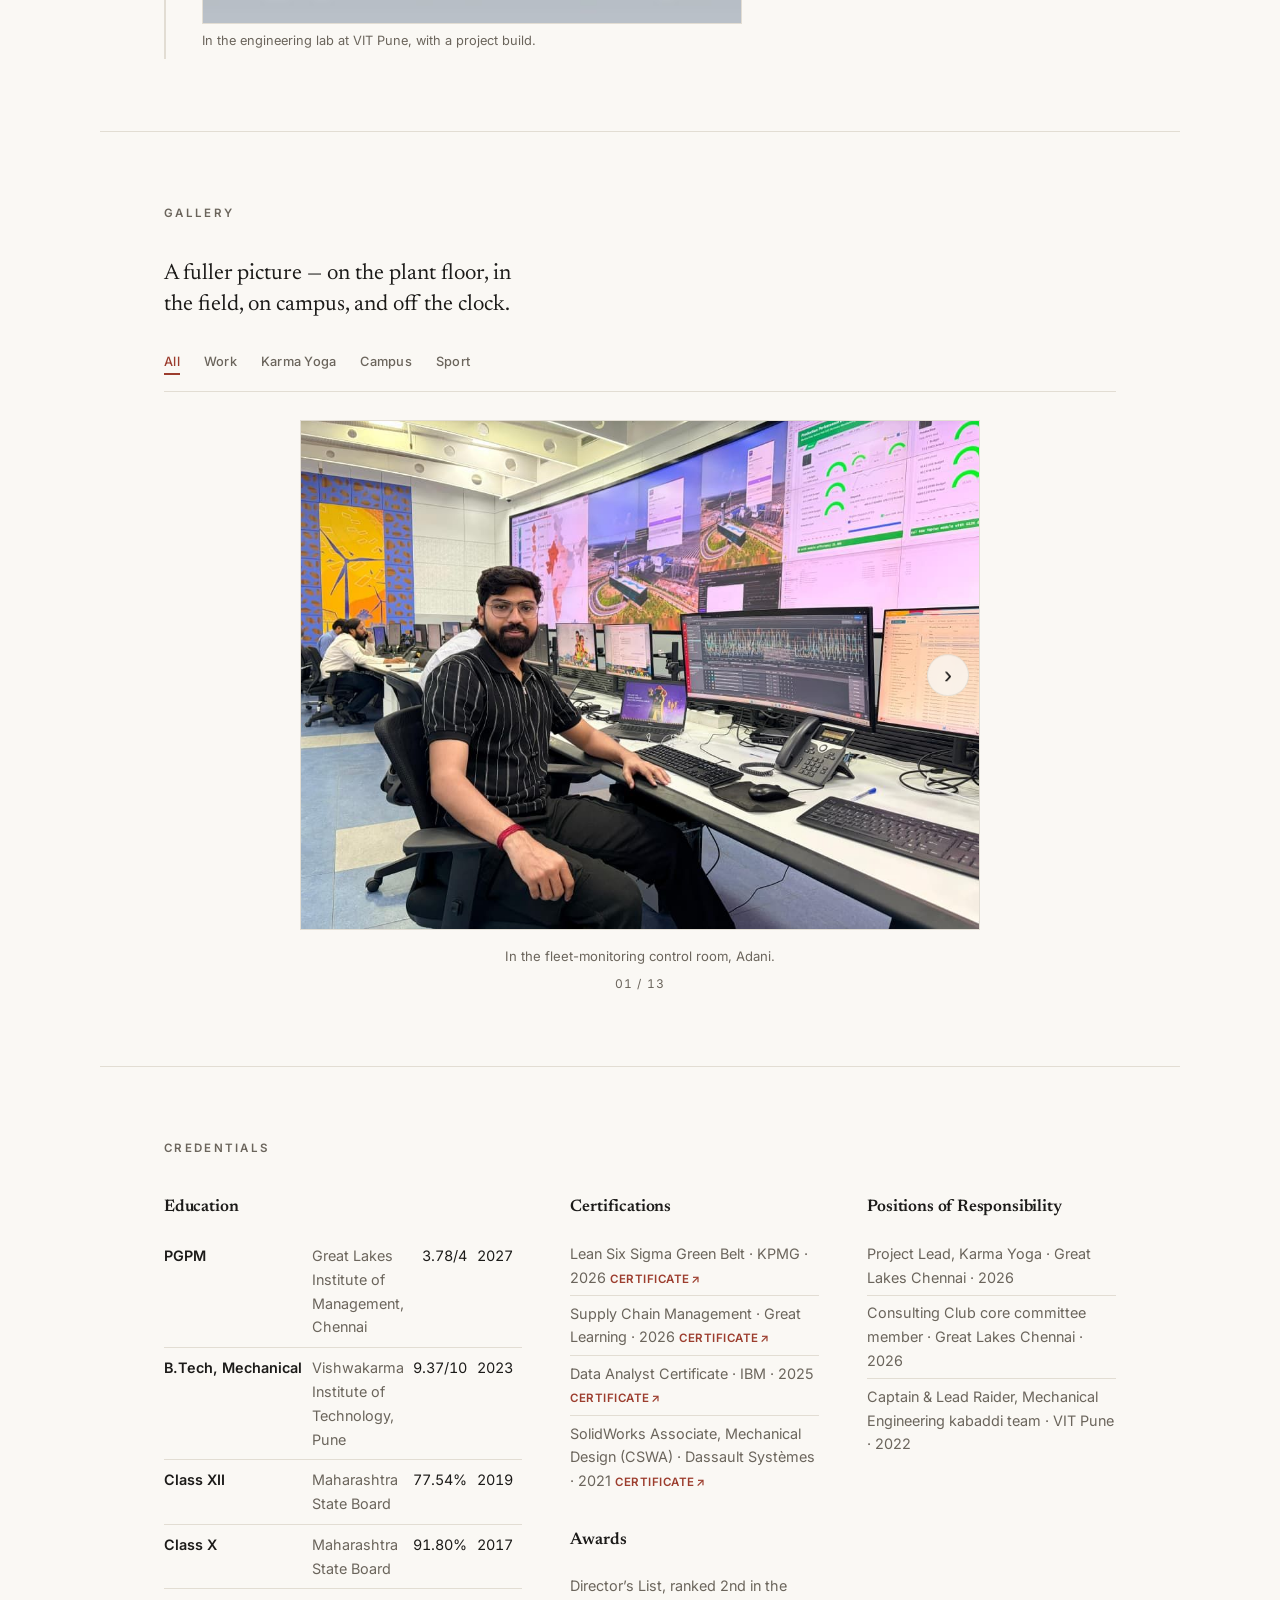
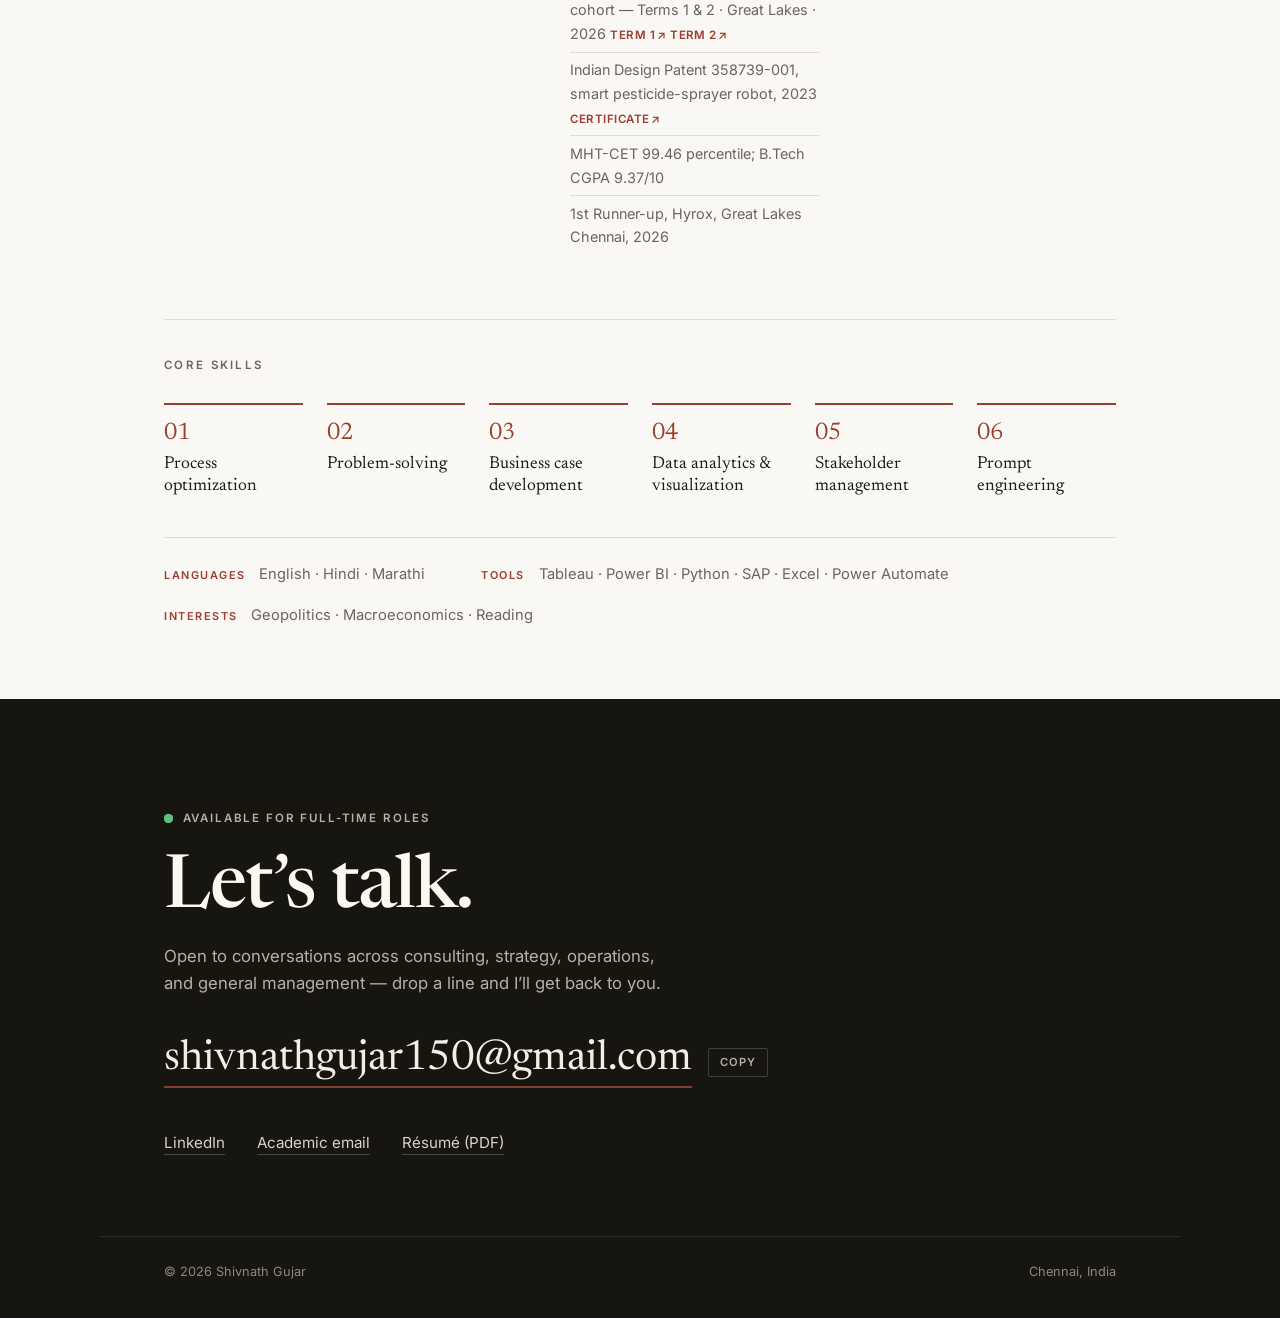
==== commit fcf49577: "Add Great Learning Supply Chain Management certificate Co-Authored-By: Claude Opus 4.8 <noreply@anth" ====
--- a/index.html
+++ b/index.html
@@ -315,6 +315,7 @@
           <h3 class="cred-title">Certifications</h3>
           <ul class="plain-list">
             <li>Lean Six Sigma Green Belt &middot; KPMG &middot; 2026 <a class="cert-link" href="assets/certs/lean-six-sigma-green-belt-kpmg.jpg" target="_blank" rel="noopener" aria-label="View KPMG Lean Six Sigma Green Belt certificate">Certificate&#8202;&#8599;</a></li>
+            <li>Supply Chain Management &middot; Great Learning &middot; 2026 <a class="cert-link" href="assets/certs/supply-chain-management-great-learning.pdf" target="_blank" rel="noopener" aria-label="View Great Learning Supply Chain Management certificate">Certificate&#8202;&#8599;</a></li>
             <li>Data Analyst Certificate &middot; IBM &middot; 2025 <a class="cert-link" href="assets/certs/ibm-data-analyst-certificate.pdf" target="_blank" rel="noopener" aria-label="View IBM Data Analyst certificate">Certificate&#8202;&#8599;</a></li>
             <li>SolidWorks Associate, Mechanical Design (CSWA) &middot; Dassault Syst&egrave;mes &middot; 2021 <a class="cert-link" href="assets/certs/solidworks-cswa.pdf" target="_blank" rel="noopener" aria-label="View SolidWorks CSWA certificate">Certificate&#8202;&#8599;</a></li>
           </ul>
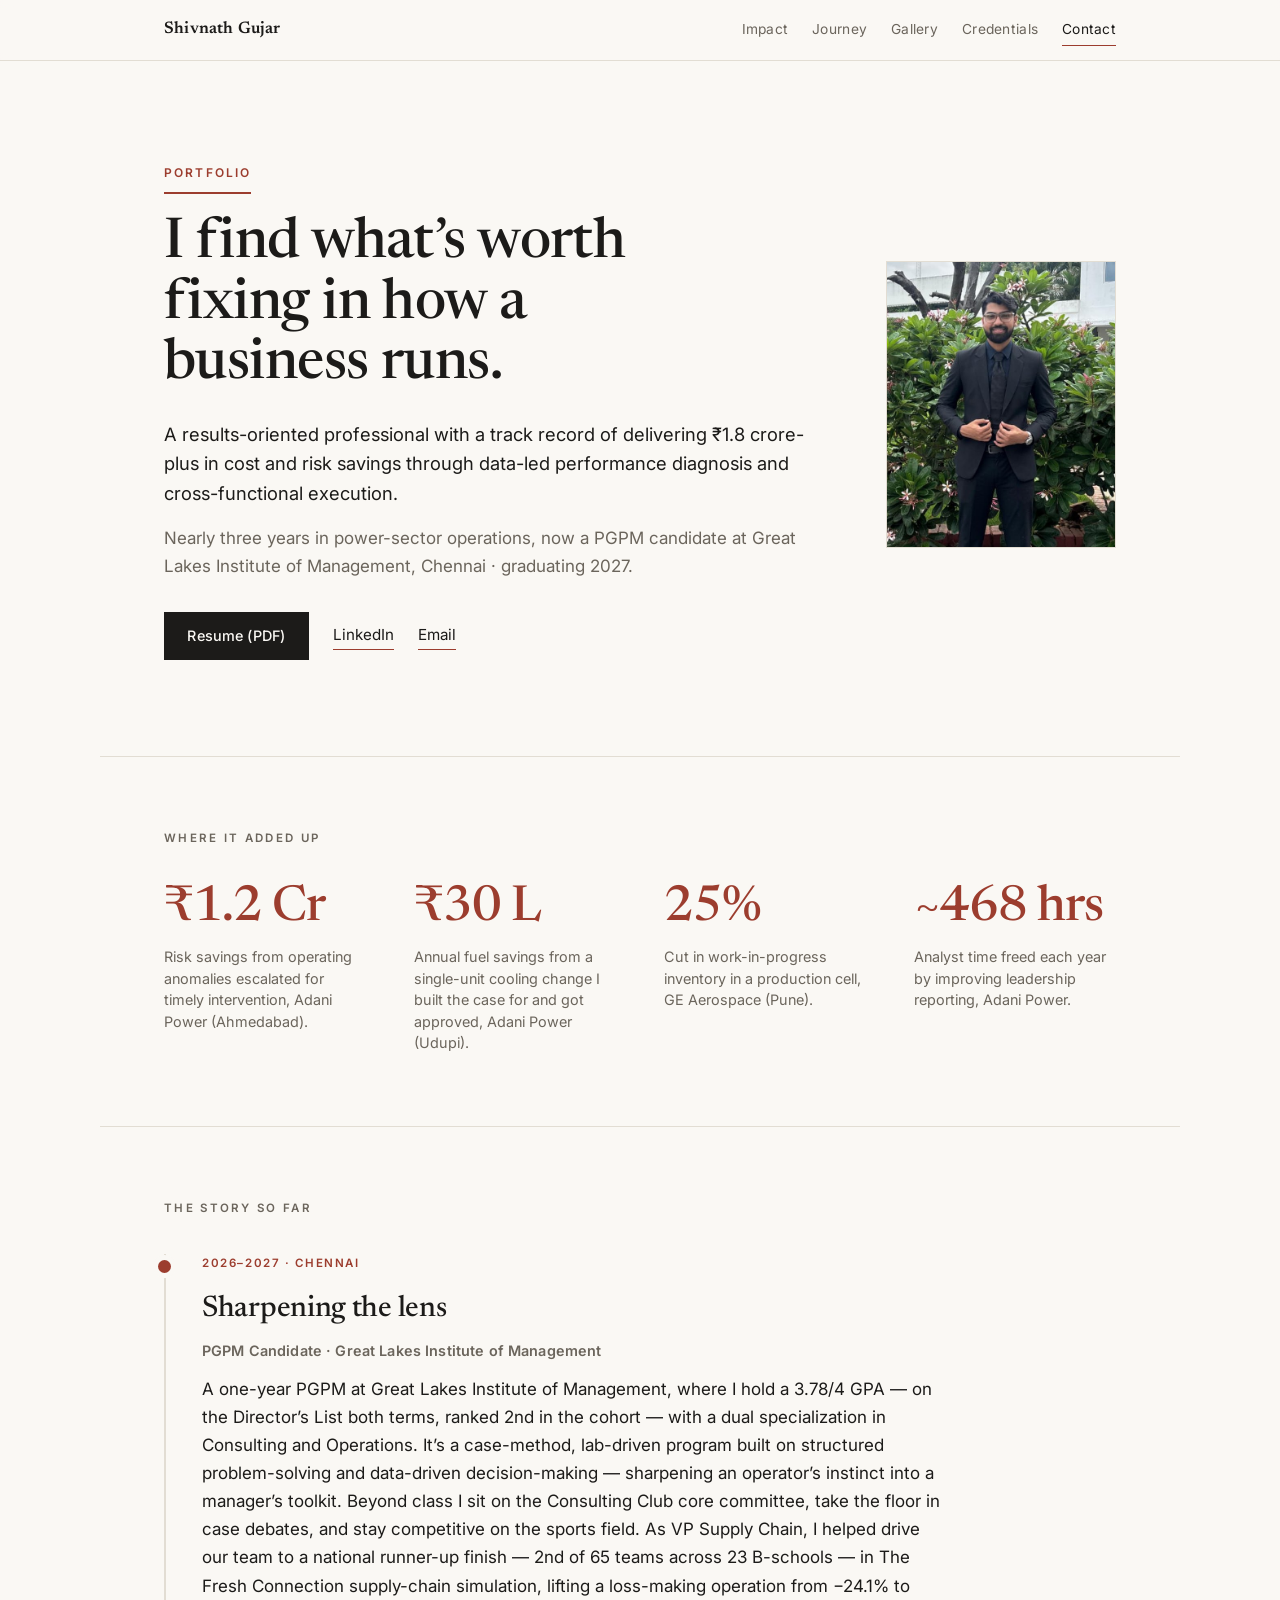
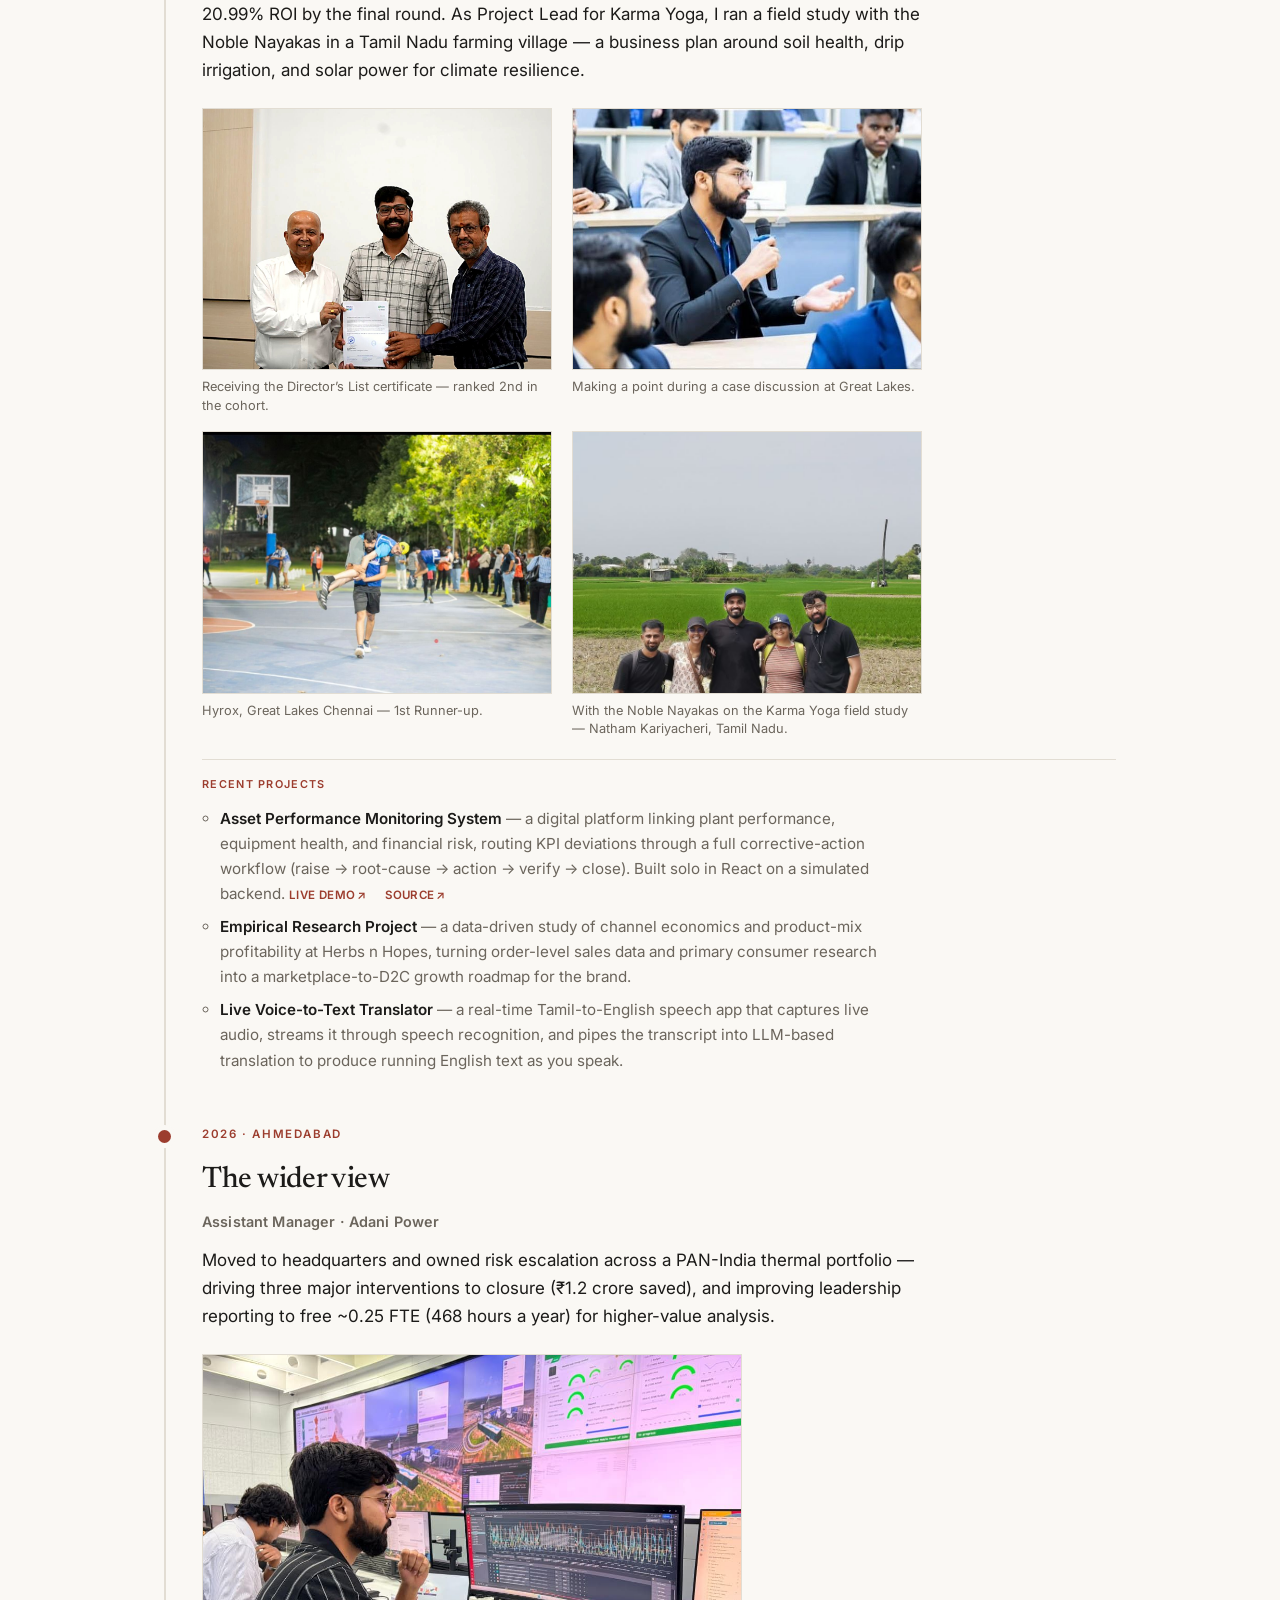
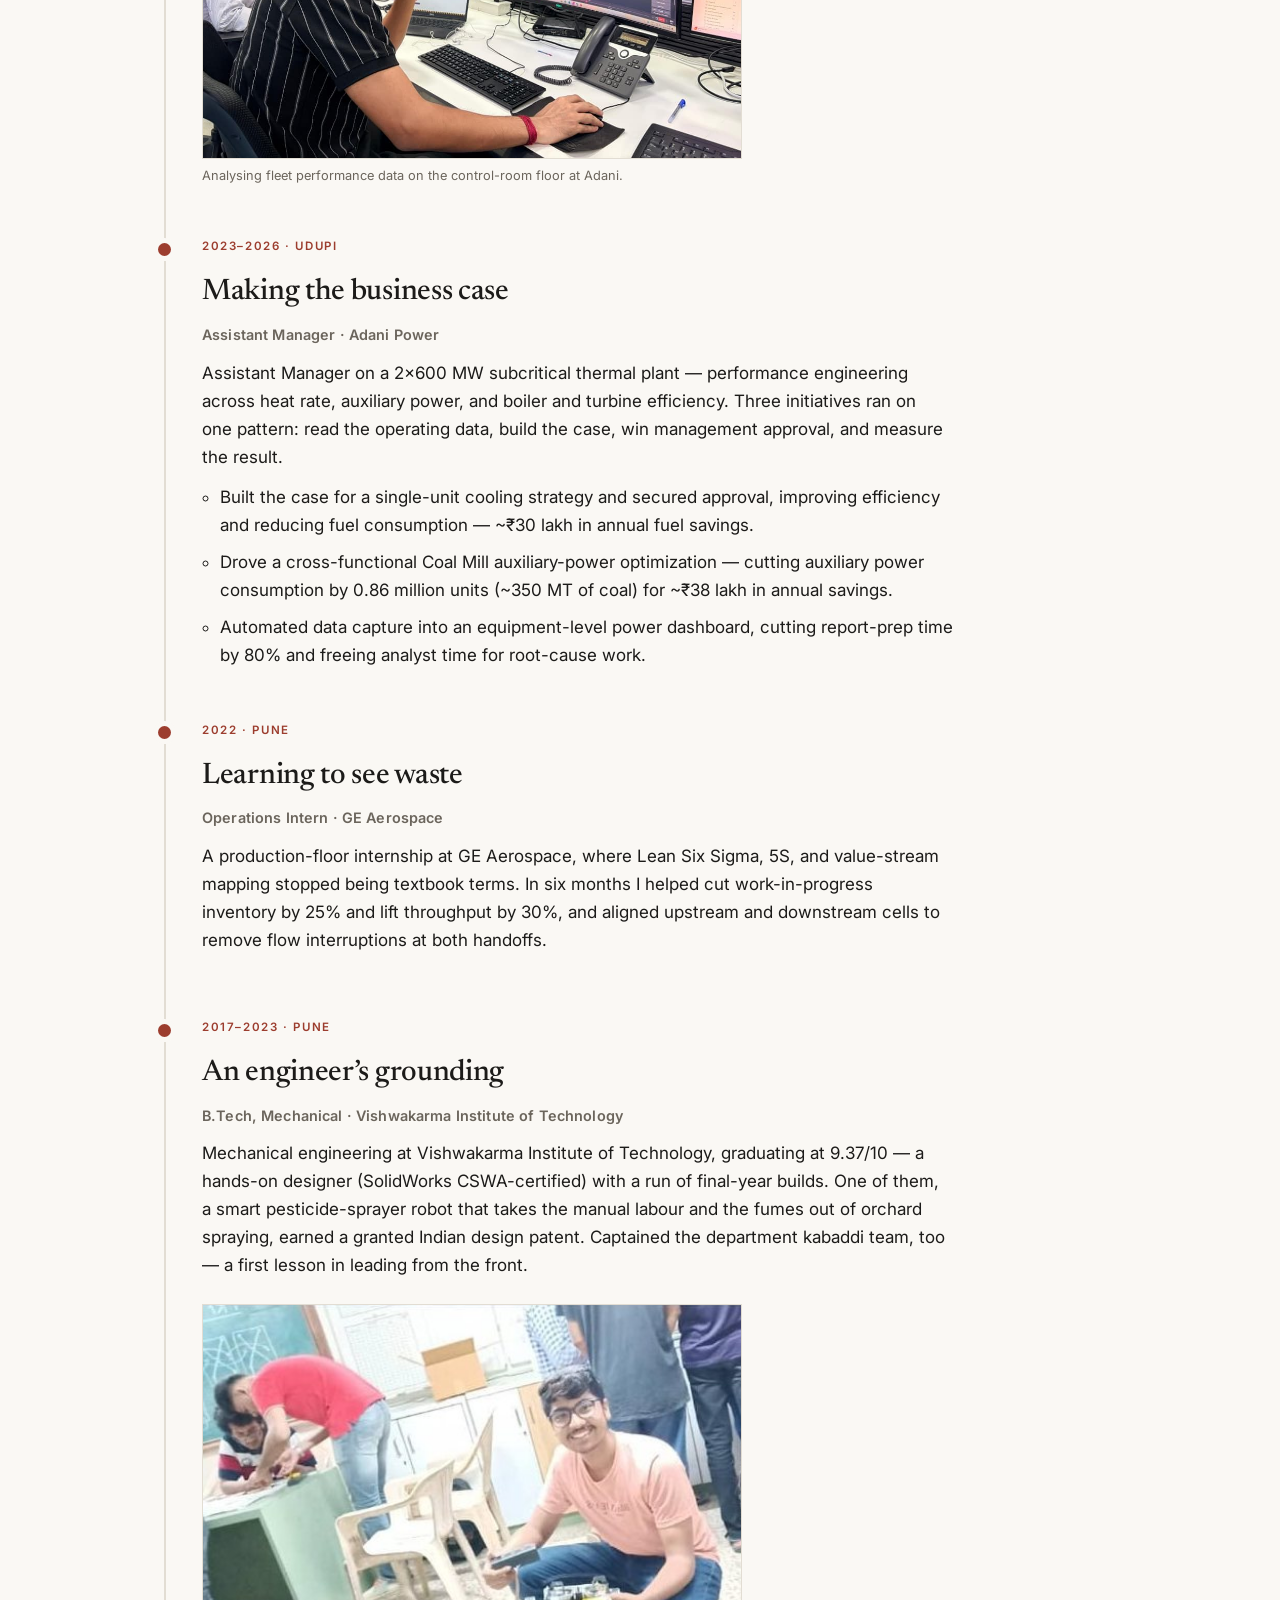
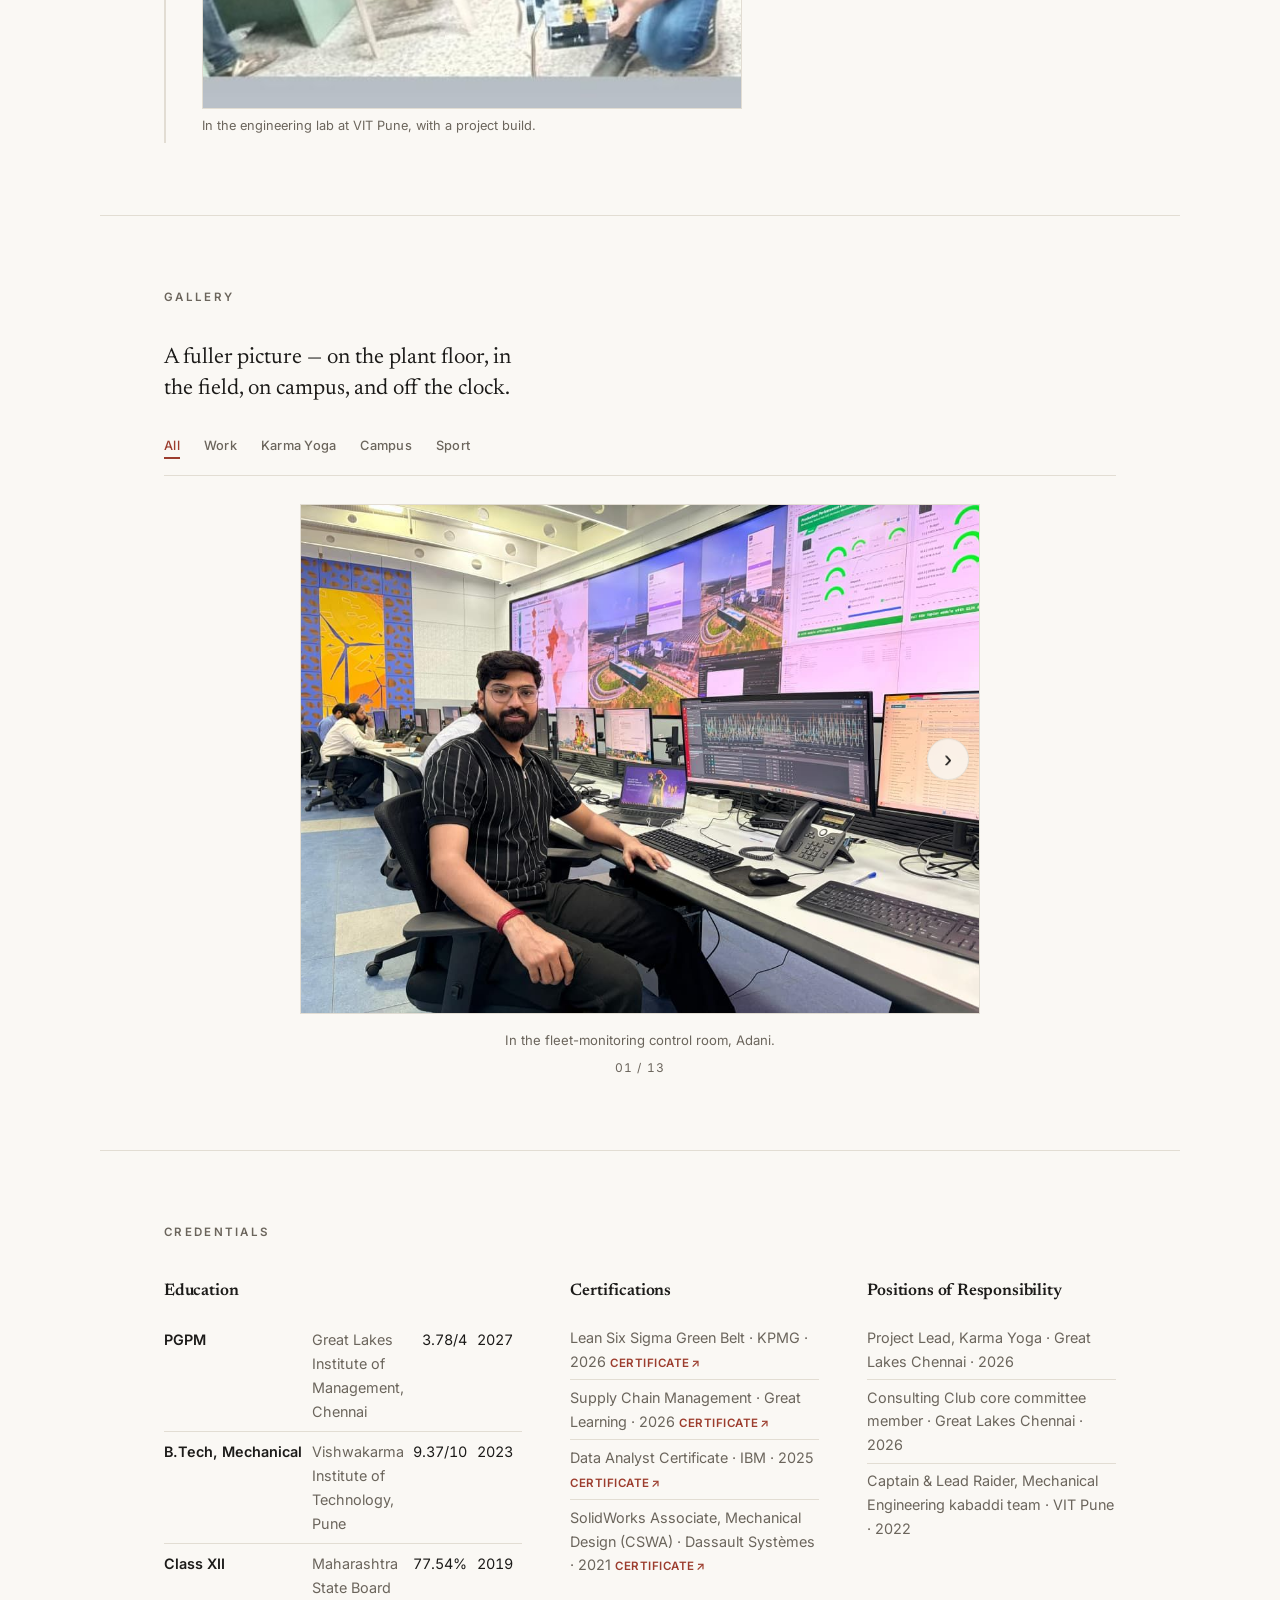
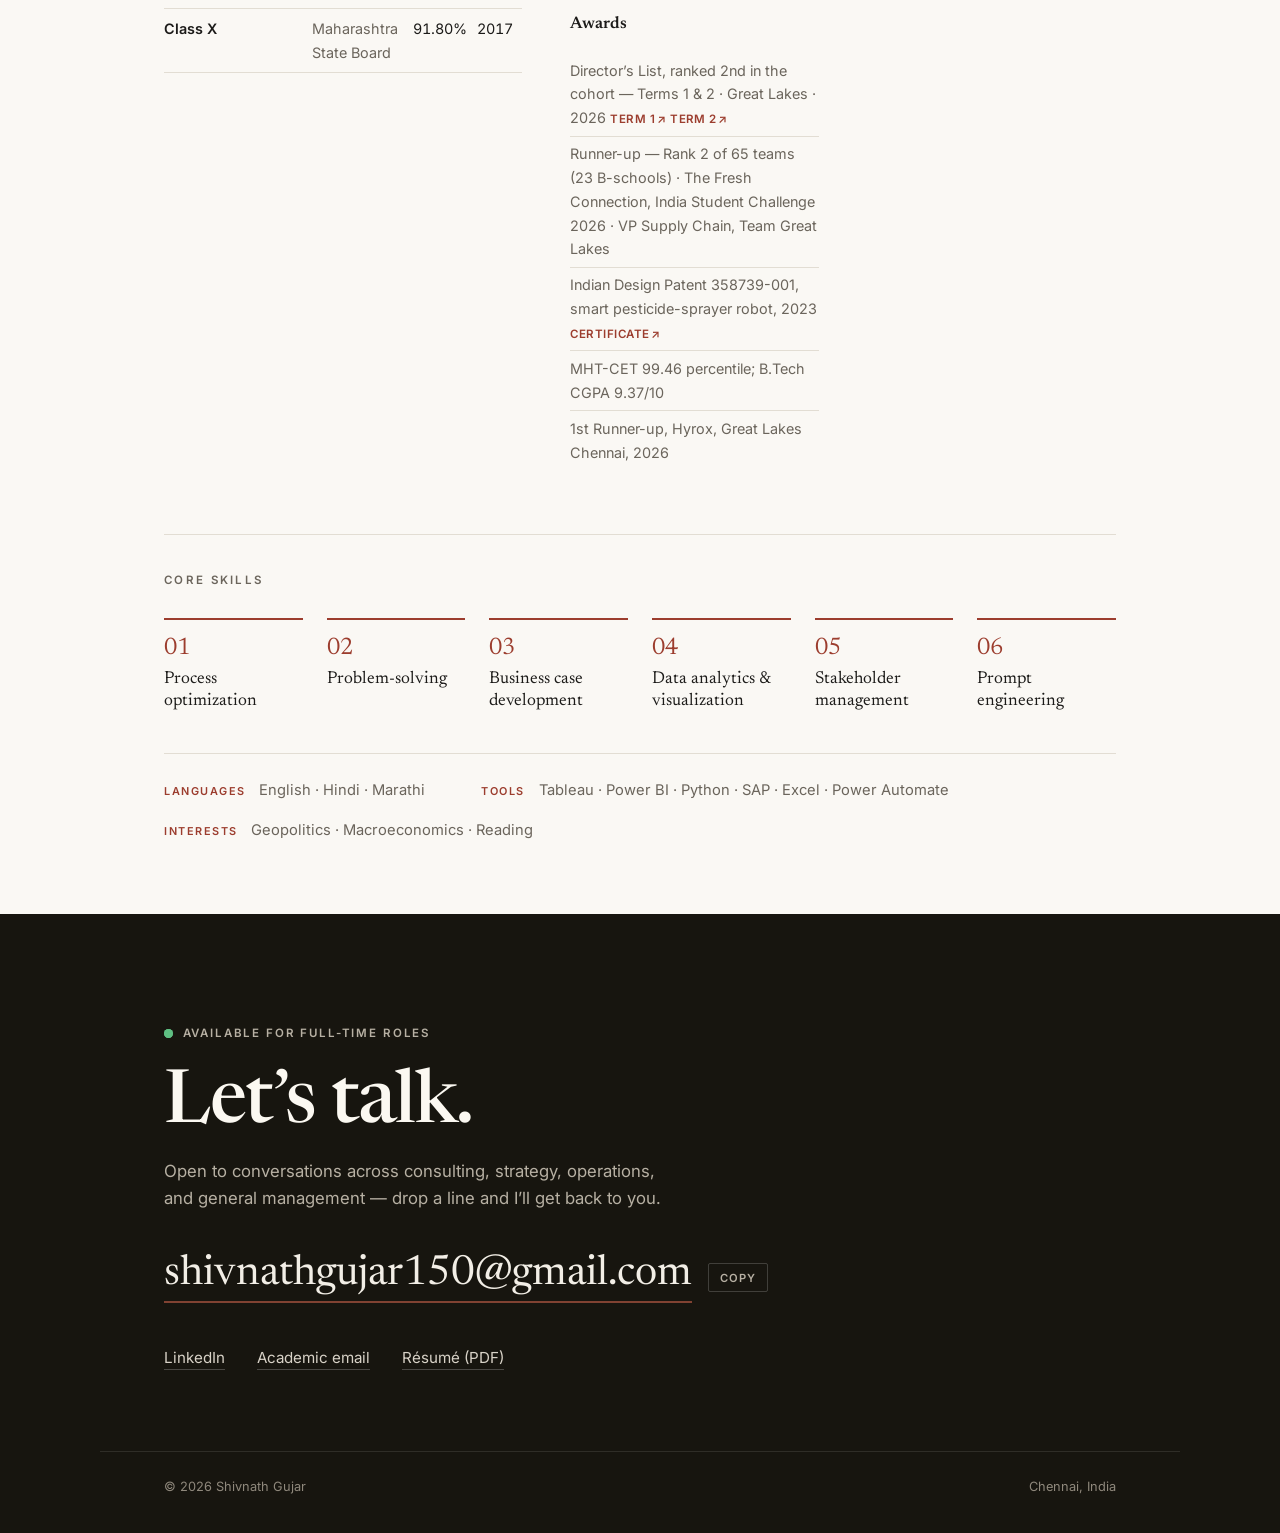
==== commit 8ff1ad73: "Add The Fresh Connection ISC 2026 runner-up achievement - Awards: Runner-up, Rank 2 of 65 teams (23 " ====
--- a/index.html
+++ b/index.html
@@ -122,7 +122,7 @@
           <p class="chapter-when">2026&ndash;2027 &middot; Chennai</p>
           <h2>Sharpening the lens</h2>
           <p class="chapter-role">PGPM Candidate &middot; Great Lakes Institute of Management</p>
-          <p>A one-year PGPM at Great Lakes Institute of Management, where I hold a 3.78/4 GPA &mdash; on the Director&rsquo;s List both terms, ranked 2nd in the cohort &mdash; with a dual specialization in Consulting and Operations. It&rsquo;s a case-method, lab-driven program built on structured problem-solving and data-driven decision-making &mdash; sharpening an operator&rsquo;s instinct into a manager&rsquo;s toolkit. Beyond class I sit on the Consulting Club core committee, take the floor in case debates, and stay competitive on the sports field. As Project Lead for Karma Yoga, I ran a field study with the Noble Nayakas in a Tamil Nadu farming village &mdash; a business plan around soil health, drip irrigation, and solar power for climate resilience.</p>
+          <p>A one-year PGPM at Great Lakes Institute of Management, where I hold a 3.78/4 GPA &mdash; on the Director&rsquo;s List both terms, ranked 2nd in the cohort &mdash; with a dual specialization in Consulting and Operations. It&rsquo;s a case-method, lab-driven program built on structured problem-solving and data-driven decision-making &mdash; sharpening an operator&rsquo;s instinct into a manager&rsquo;s toolkit. Beyond class I sit on the Consulting Club core committee, take the floor in case debates, and stay competitive on the sports field. As VP Supply Chain, I helped drive our team to a national runner-up finish &mdash; 2nd of 65 teams across 23 B-schools &mdash; in The Fresh Connection supply-chain simulation, lifting a loss-making operation from &minus;24.1% to 20.99% ROI by the final round. As Project Lead for Karma Yoga, I ran a field study with the Noble Nayakas in a Tamil Nadu farming village &mdash; a business plan around soil health, drip irrigation, and solar power for climate resilience.</p>
 
           <div class="chapter-media">
             <figure>
@@ -323,6 +323,7 @@
           <h3 class="cred-title">Awards</h3>
           <ul class="plain-list">
             <li>Director&rsquo;s List, ranked 2nd in the cohort &mdash; Terms 1 &amp; 2 &middot; Great Lakes &middot; 2026 <a class="cert-link" href="assets/certs/directors-list-term-1.pdf" target="_blank" rel="noopener" aria-label="View Director's List certificate, Term 1">Term&nbsp;1&#8202;&#8599;</a> <a class="cert-link" href="assets/certs/directors-list-term-2.pdf" target="_blank" rel="noopener" aria-label="View Director's List certificate, Term 2">Term&nbsp;2&#8202;&#8599;</a></li>
+            <li>Runner-up &mdash; Rank 2 of 65 teams (23 B-schools) &middot; The Fresh Connection, India Student Challenge 2026 &middot; VP Supply Chain, Team Great Lakes</li>
             <li>Indian Design Patent 358739-001, smart pesticide-sprayer robot, 2023 <a class="cert-link" href="assets/certs/design-patent-358739-001.pdf" target="_blank" rel="noopener" aria-label="View design patent registration certificate">Certificate&#8202;&#8599;</a></li>
             <li>MHT-CET 99.46 percentile; B.Tech CGPA 9.37/10</li>
             <li>1st Runner-up, Hyrox, Great Lakes Chennai, 2026</li>
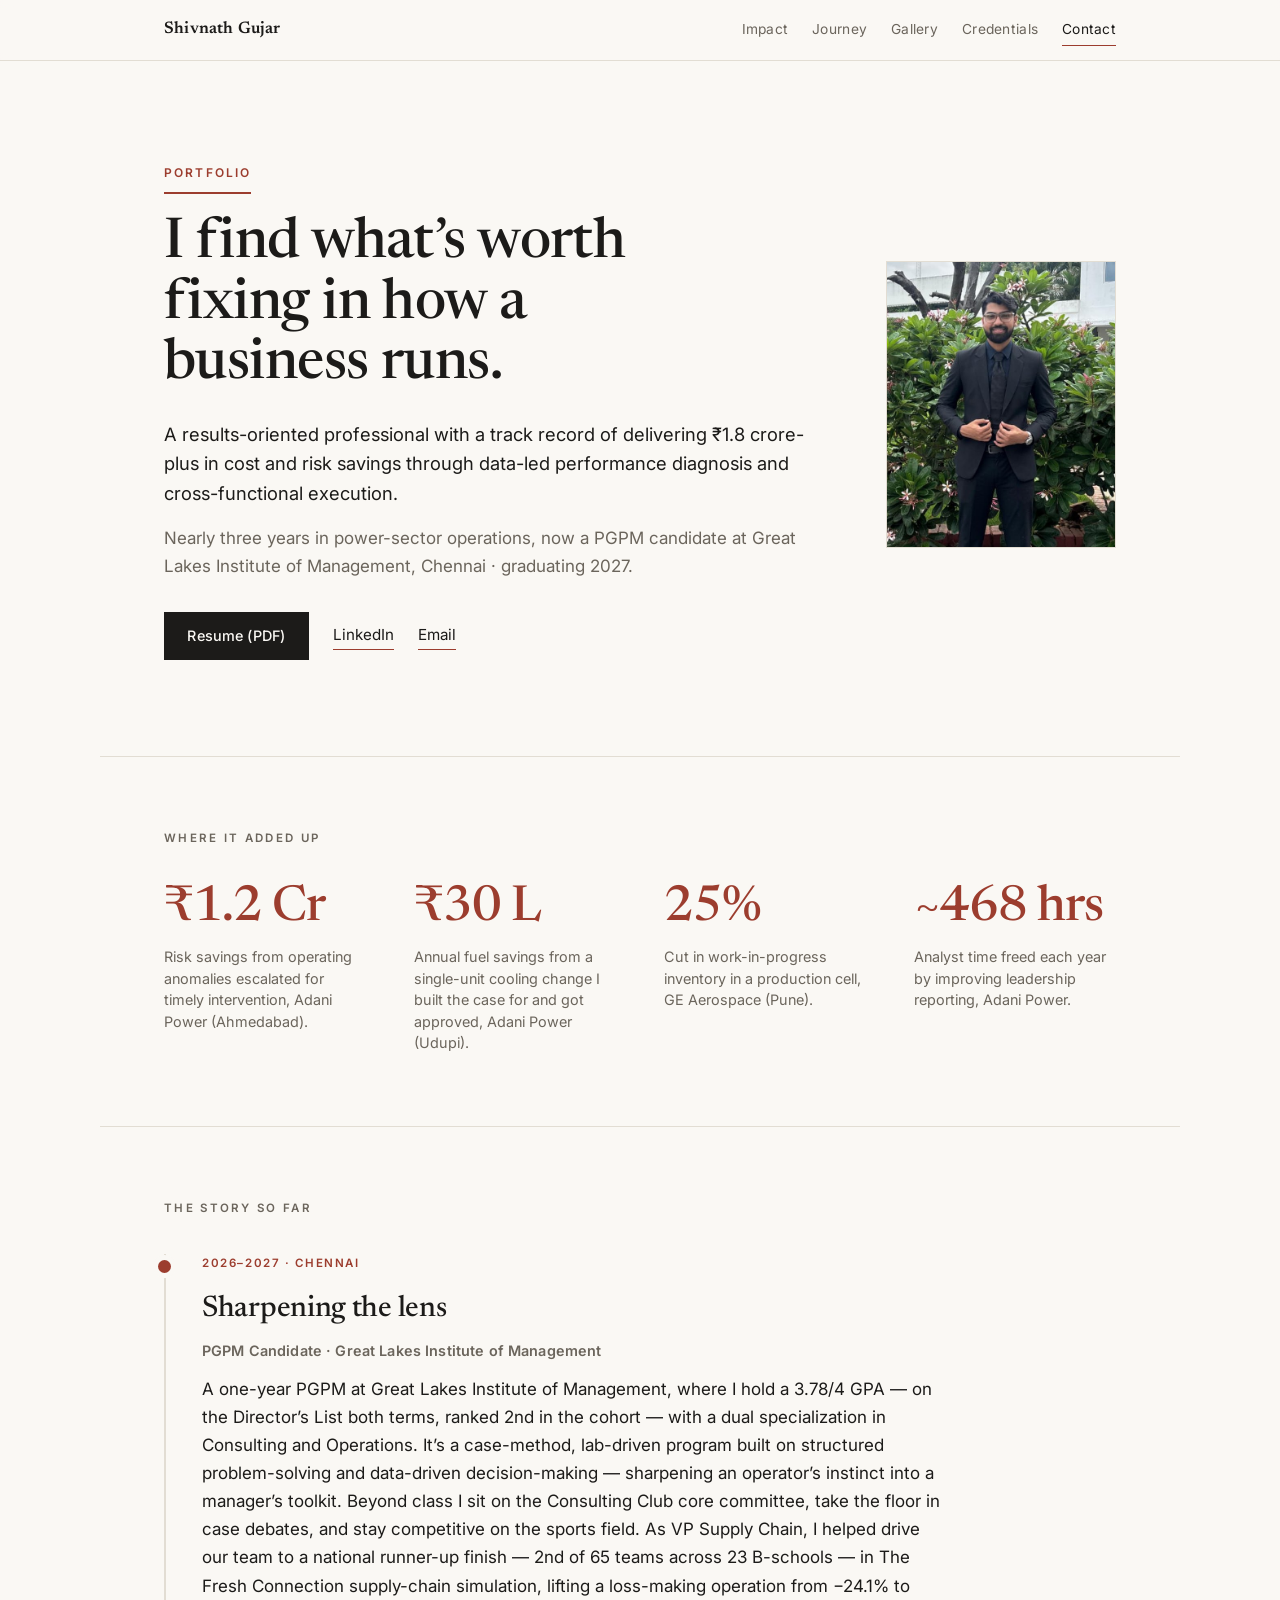
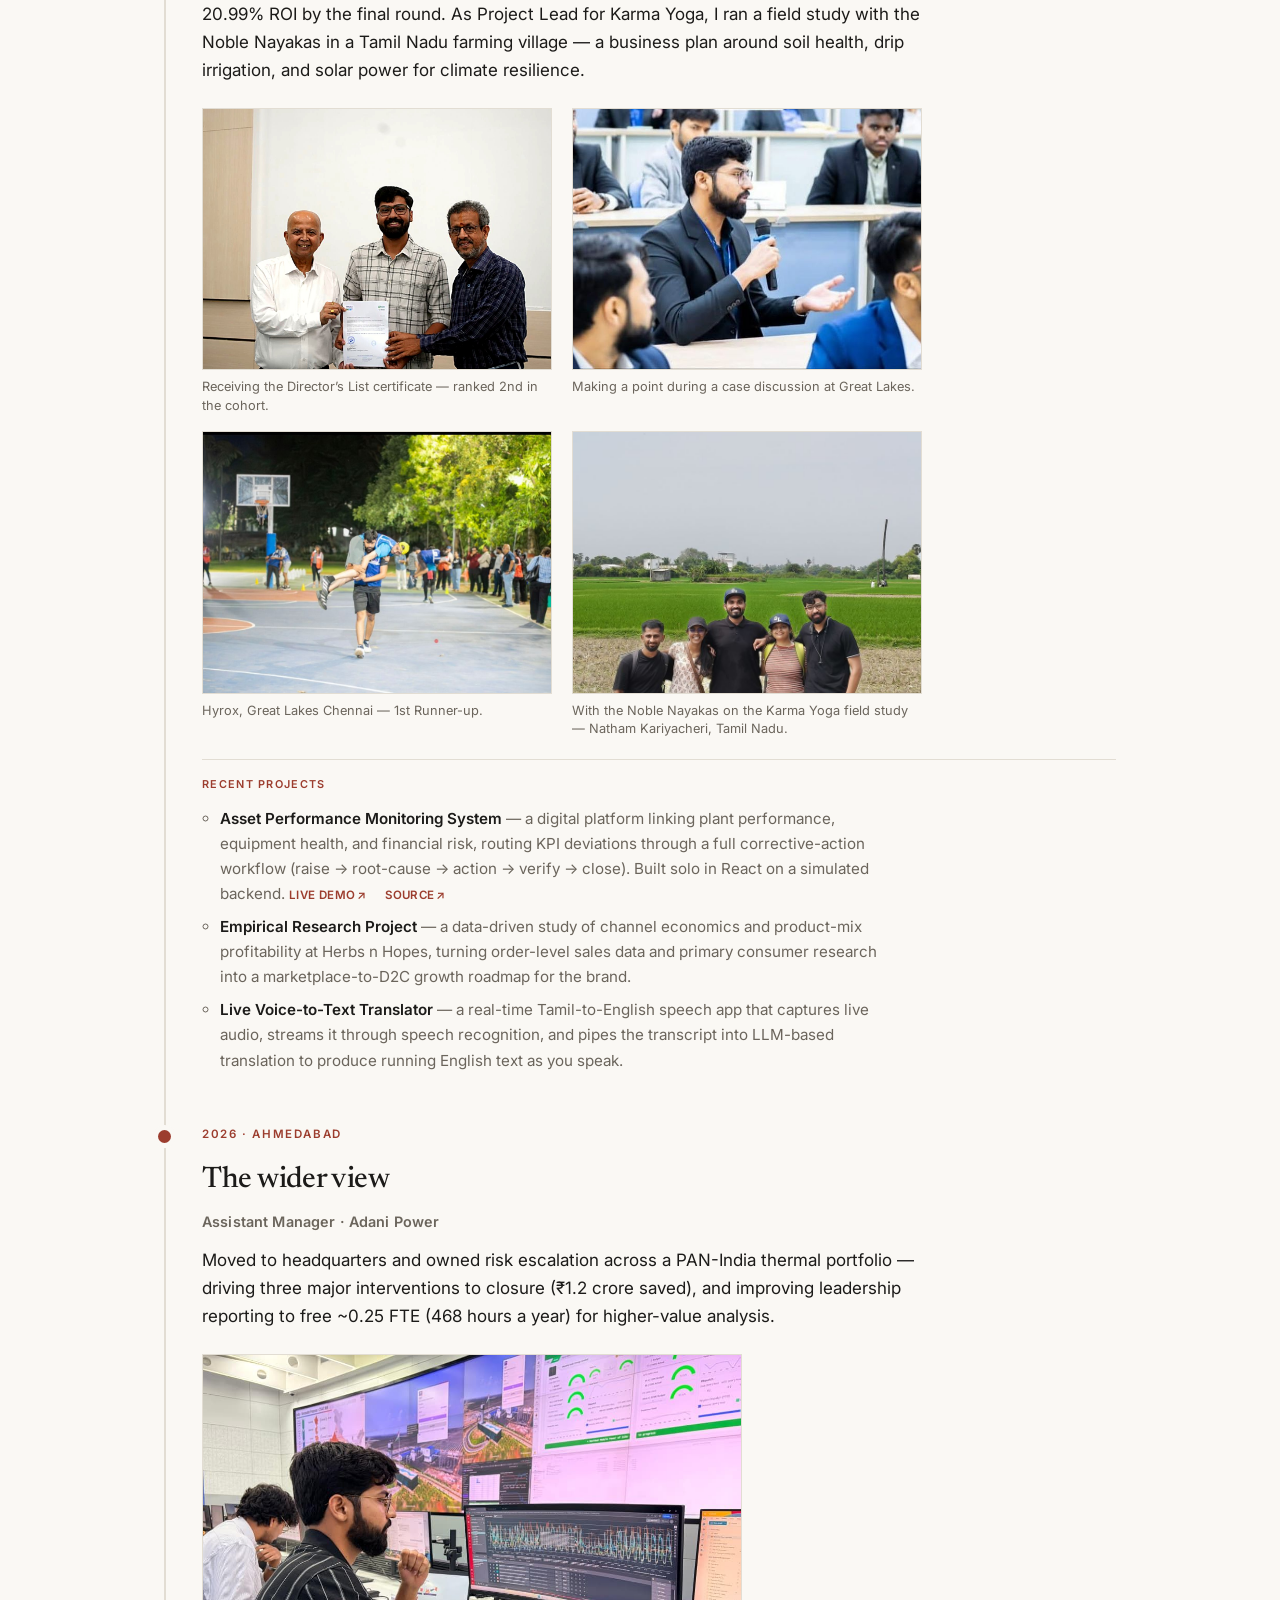
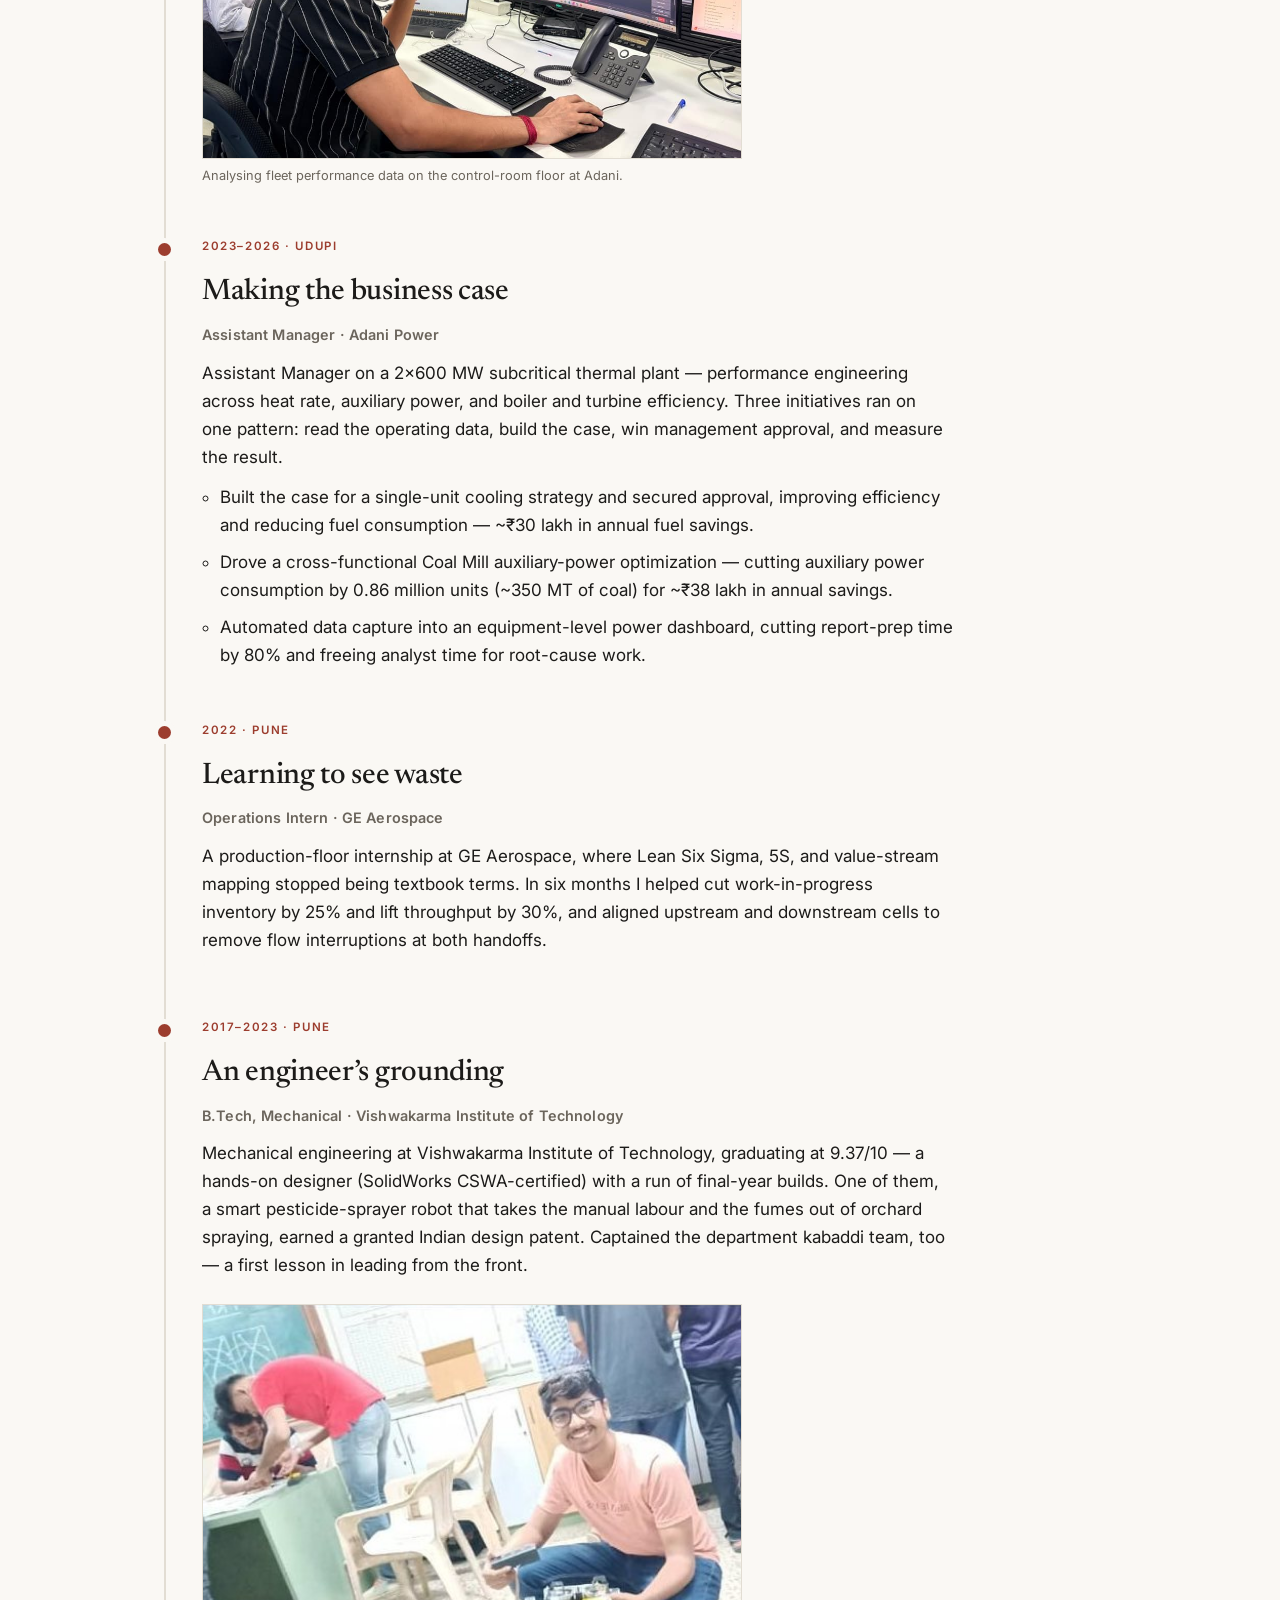
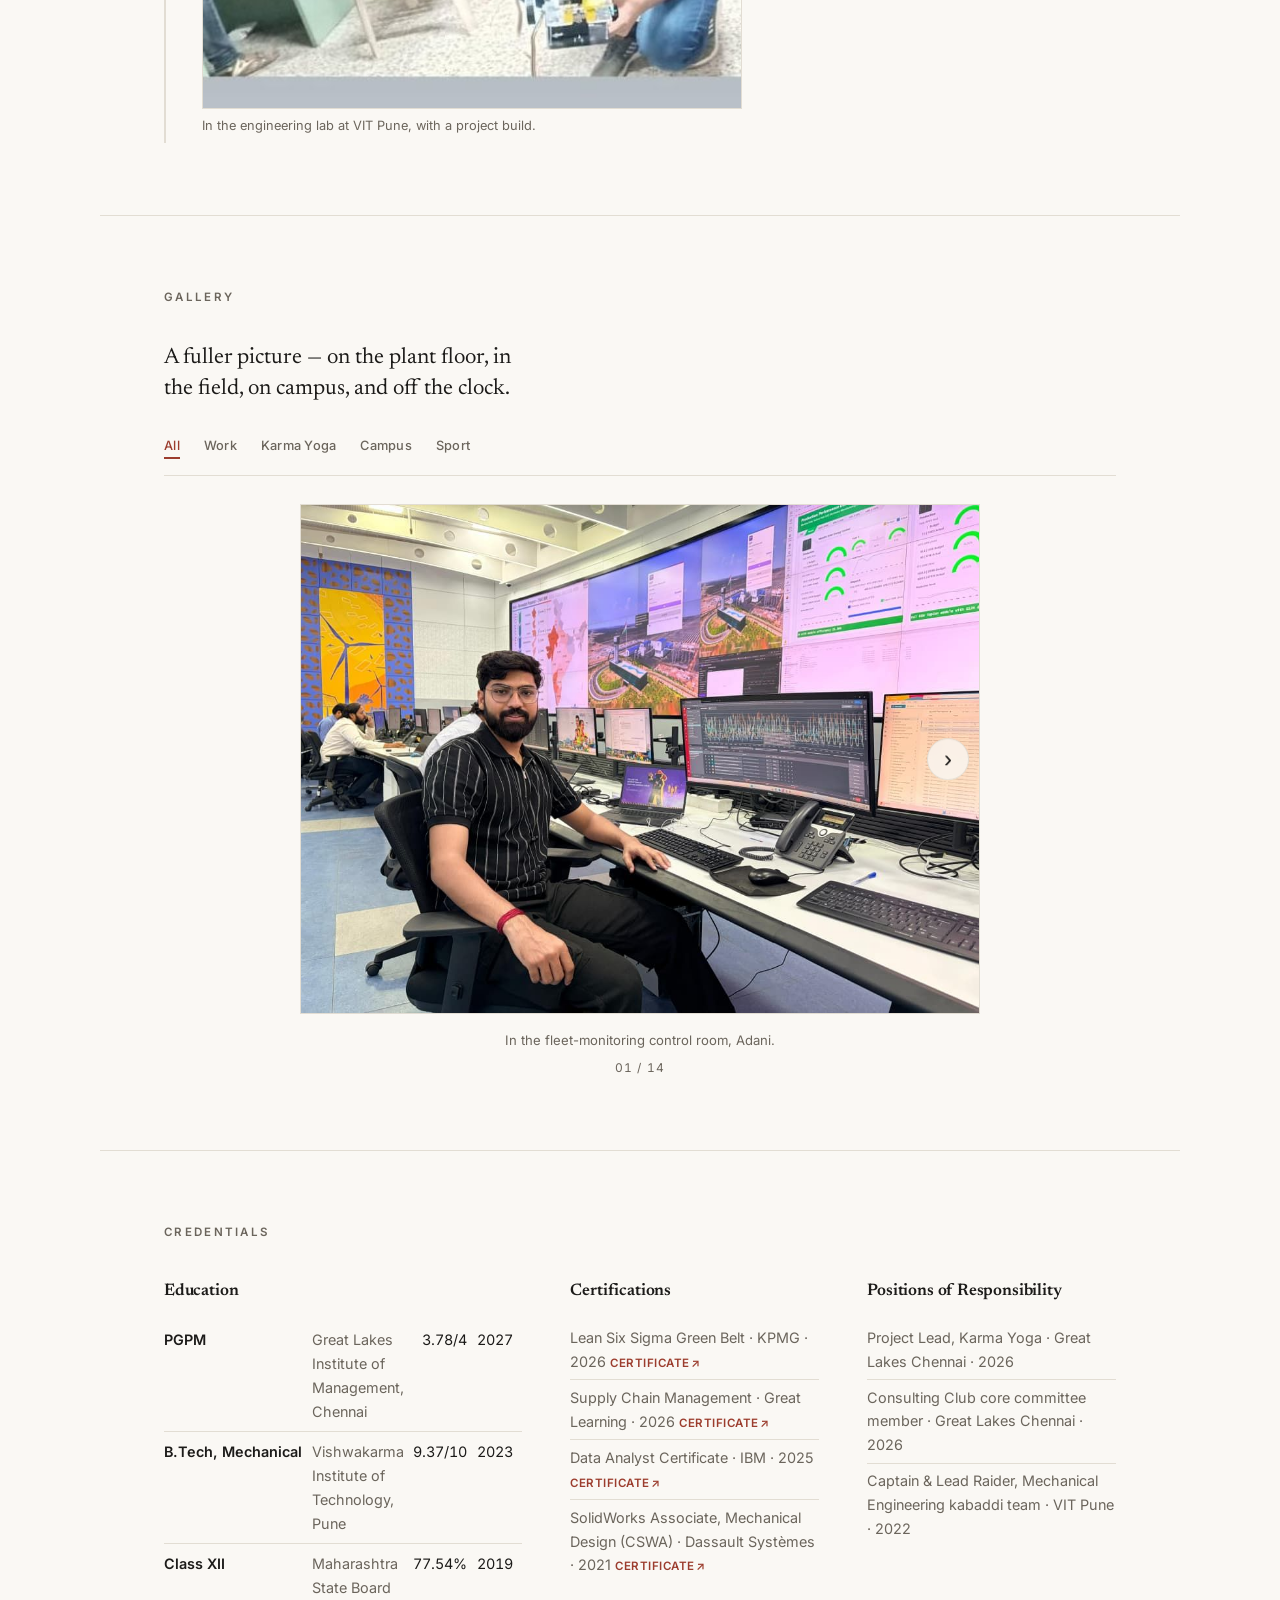
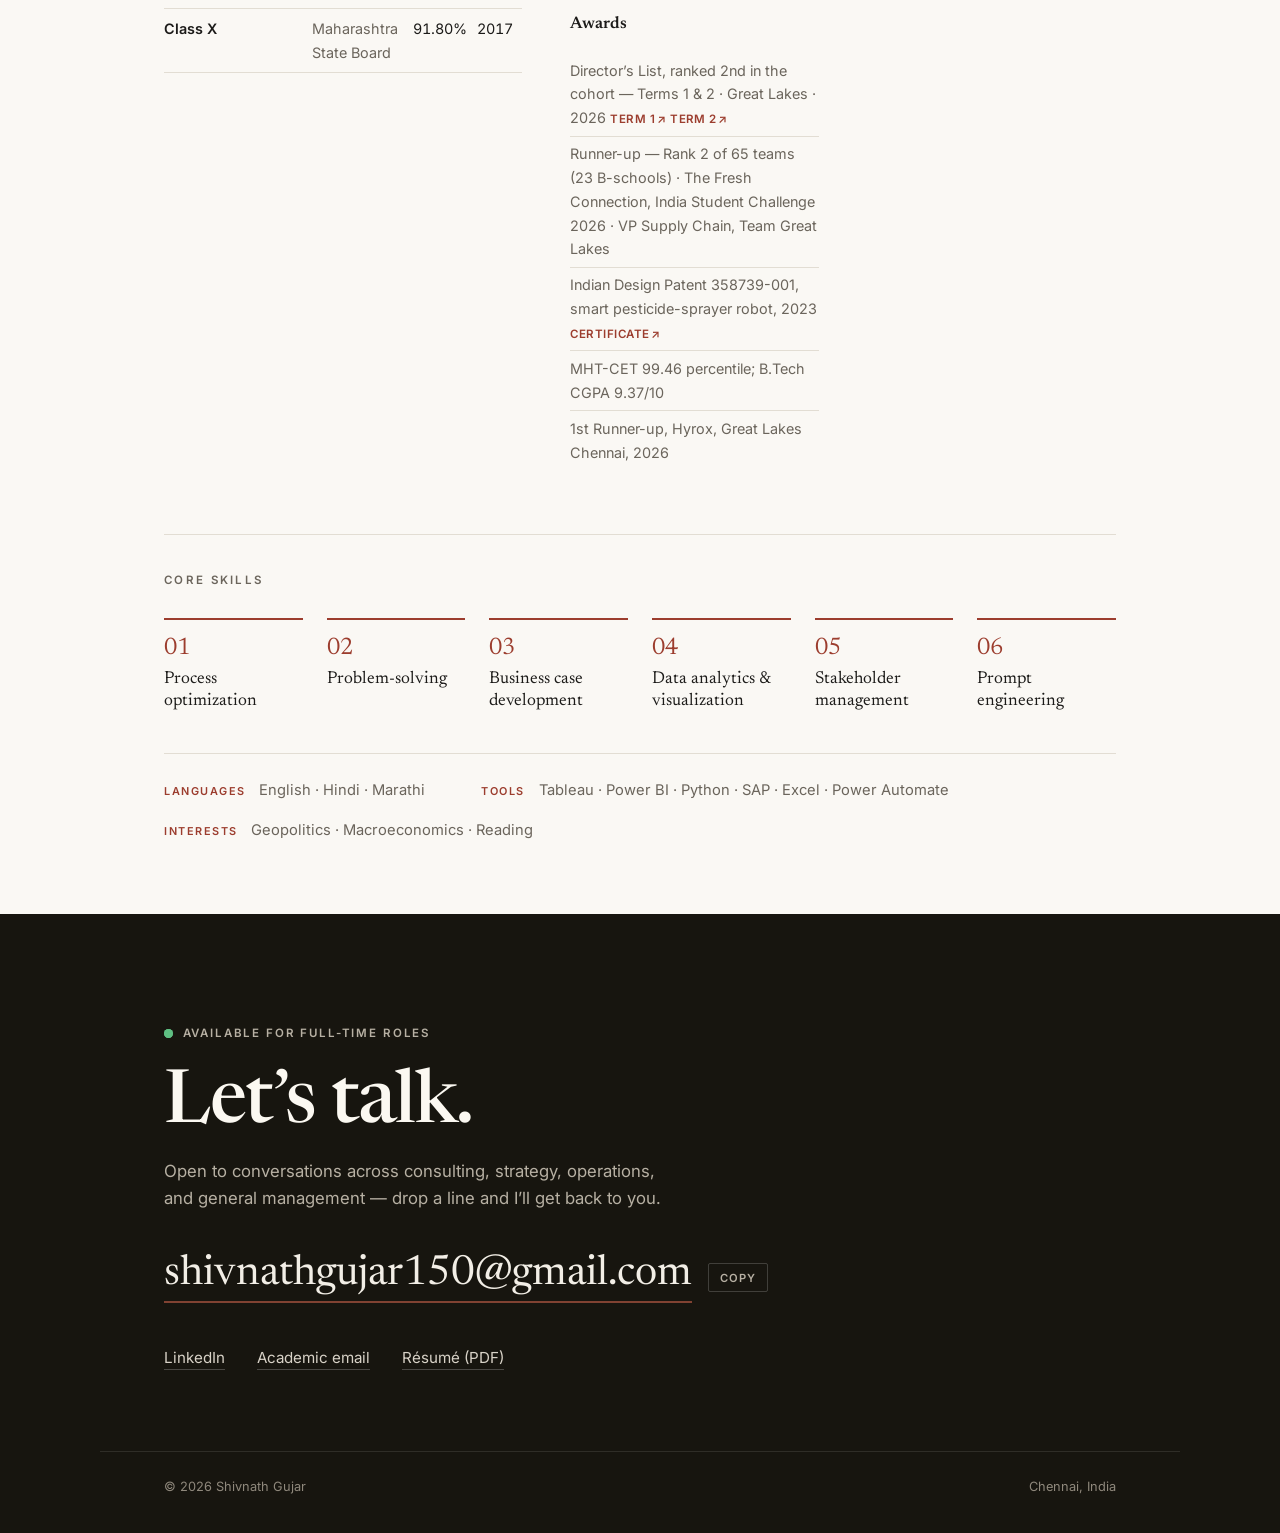
==== commit c058b63a: "Gallery: add The Fresh Connection team photo Add the ISC 2026 team photo to the Campus gallery (13 -" ====
--- a/index.html
+++ b/index.html
@@ -274,6 +274,11 @@
             <span class="frame"><img src="assets/img/gallery/dl-group.jpg" width="1100" height="825" loading="lazy" alt="Director's List awardees with faculty in a Great Lakes lecture hall"></span>
           </button>
         </figure>
+        <figure class="gal-fig" data-cat="campus">
+          <button type="button" class="gal-btn" data-cap="With the Fourward team &mdash; runner-up at The Fresh Connection, India Student Challenge 2026." aria-label="Enlarge photo: Shivnath with his Fresh Connection competition team">
+            <span class="frame"><img src="assets/img/gallery/isc-team.jpg" width="640" height="480" loading="lazy" alt="Shivnath with his three Fresh Connection teammates on the Great Lakes campus"></span>
+          </button>
+        </figure>
         <figure class="gal-fig" data-cat="sport">
           <button type="button" class="gal-btn" data-cap="Celebrating a wicket on the cricket pitch." aria-label="Enlarge photo: Celebrating a wicket on the cricket pitch">
             <span class="frame"><img src="assets/img/gallery/sport-cricket.jpg" width="1200" height="800" loading="lazy" alt="Shivnath and teammates celebrating a wicket on the cricket pitch"></span>
@@ -290,7 +295,7 @@
 
       <div class="gal-nav reveal">
         <p class="gal-caption" id="galCaption">In the fleet-monitoring control room, Adani.</p>
-        <span class="gal-count" id="galCount" aria-live="polite">01&nbsp;/&nbsp;13</span>
+        <span class="gal-count" id="galCount" aria-live="polite">01&nbsp;/&nbsp;14</span>
       </div>
     </section>
 
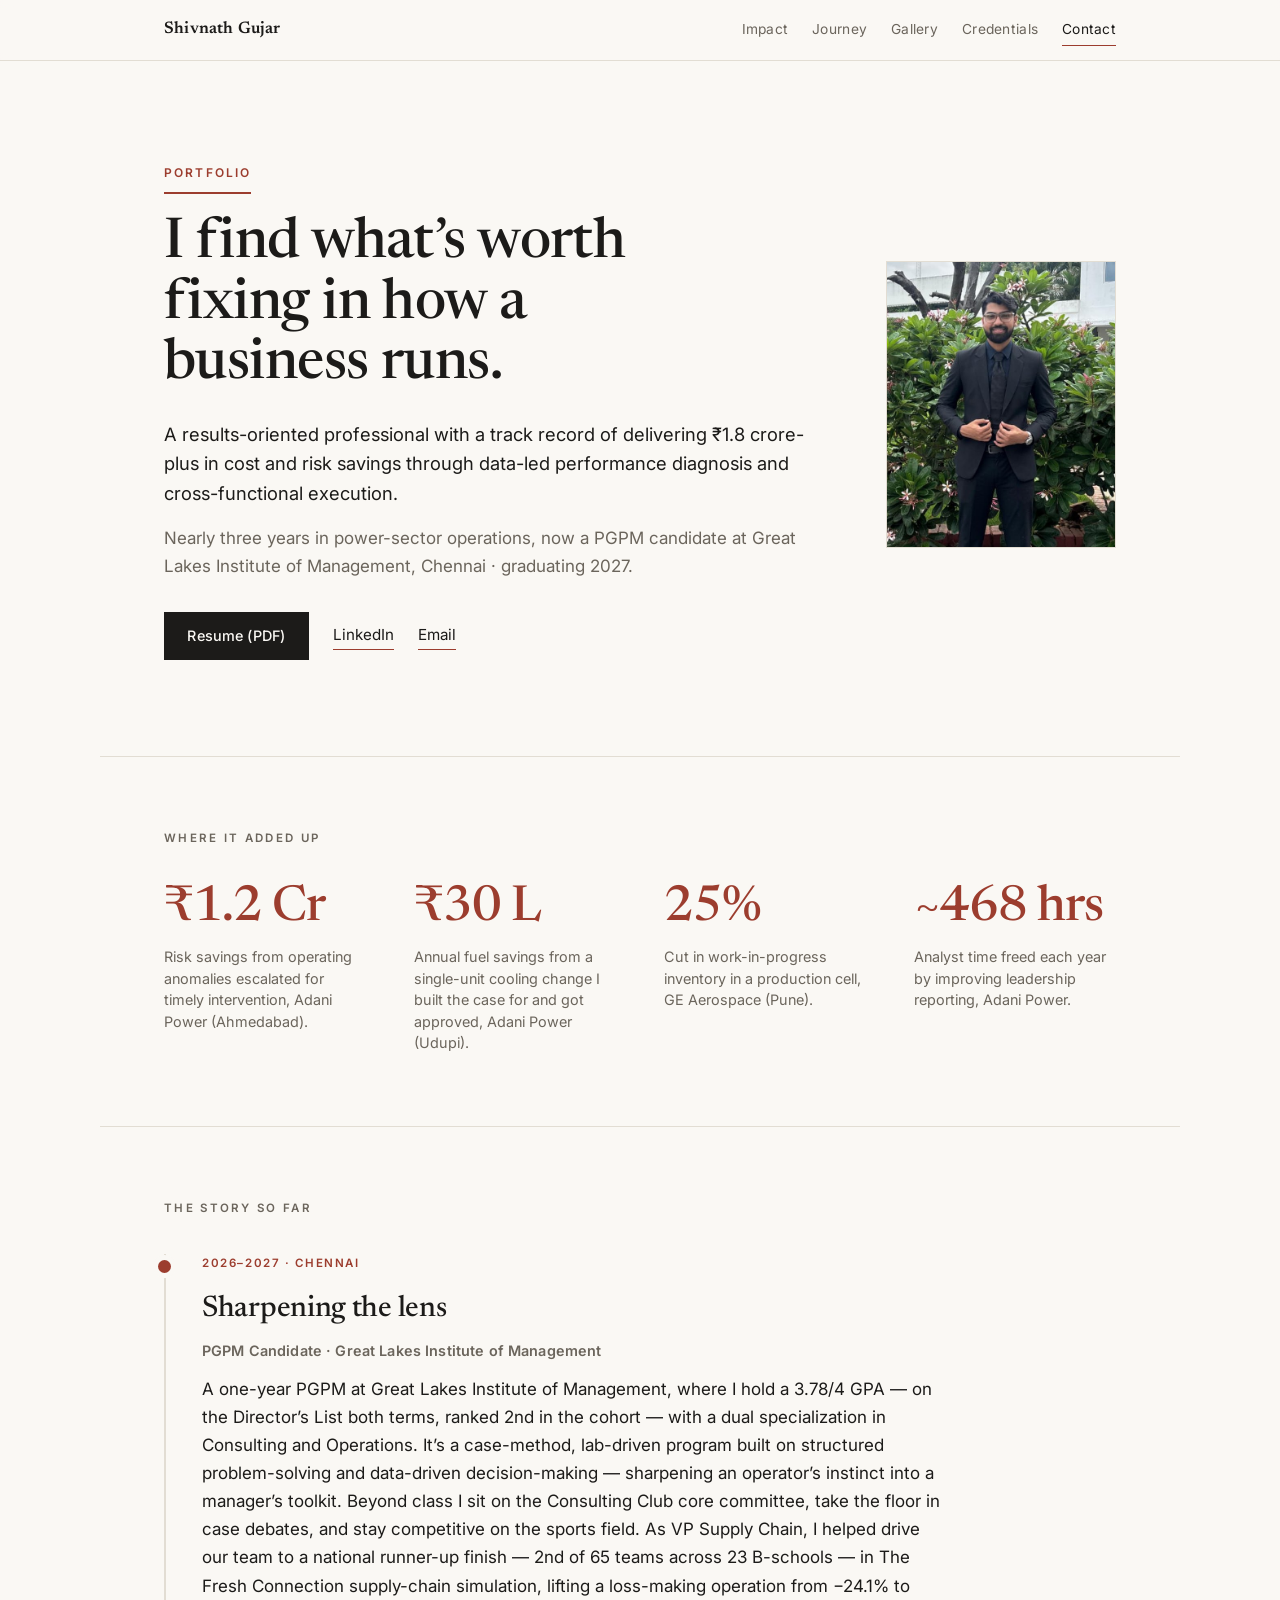
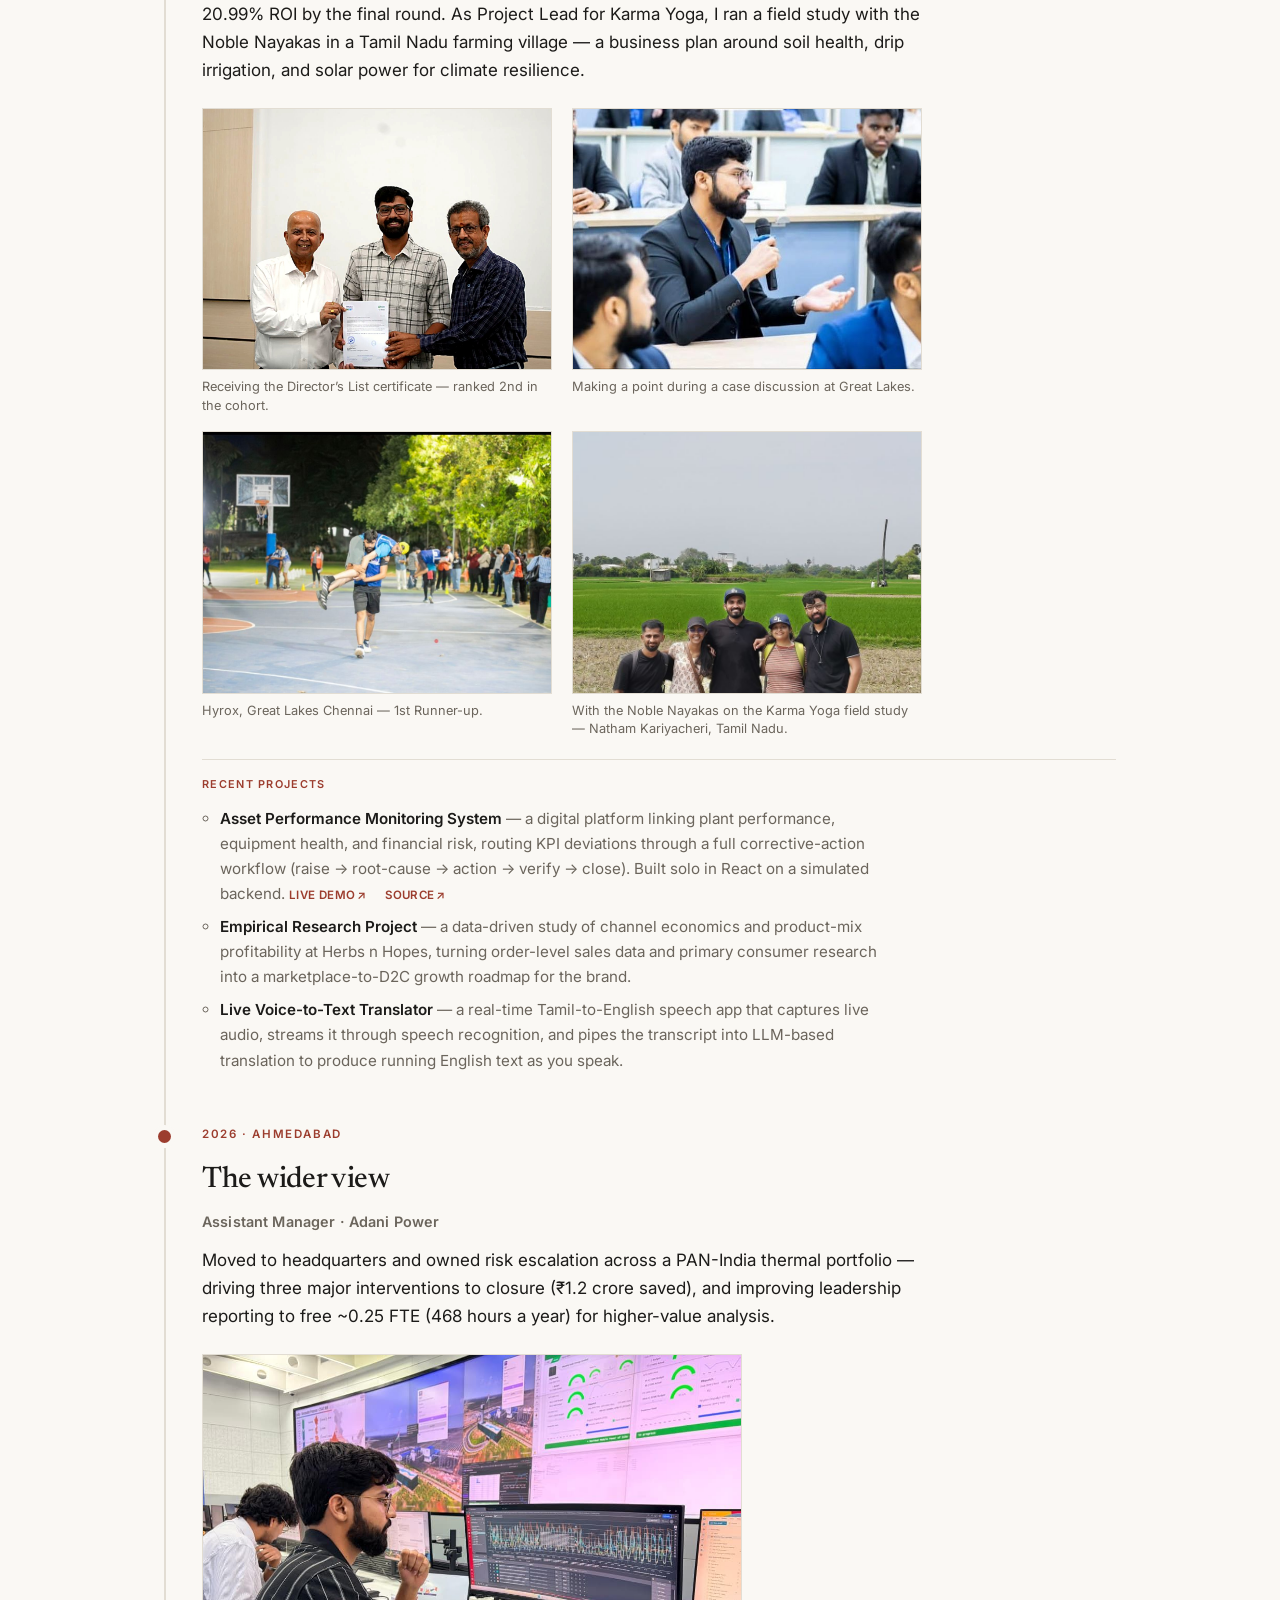
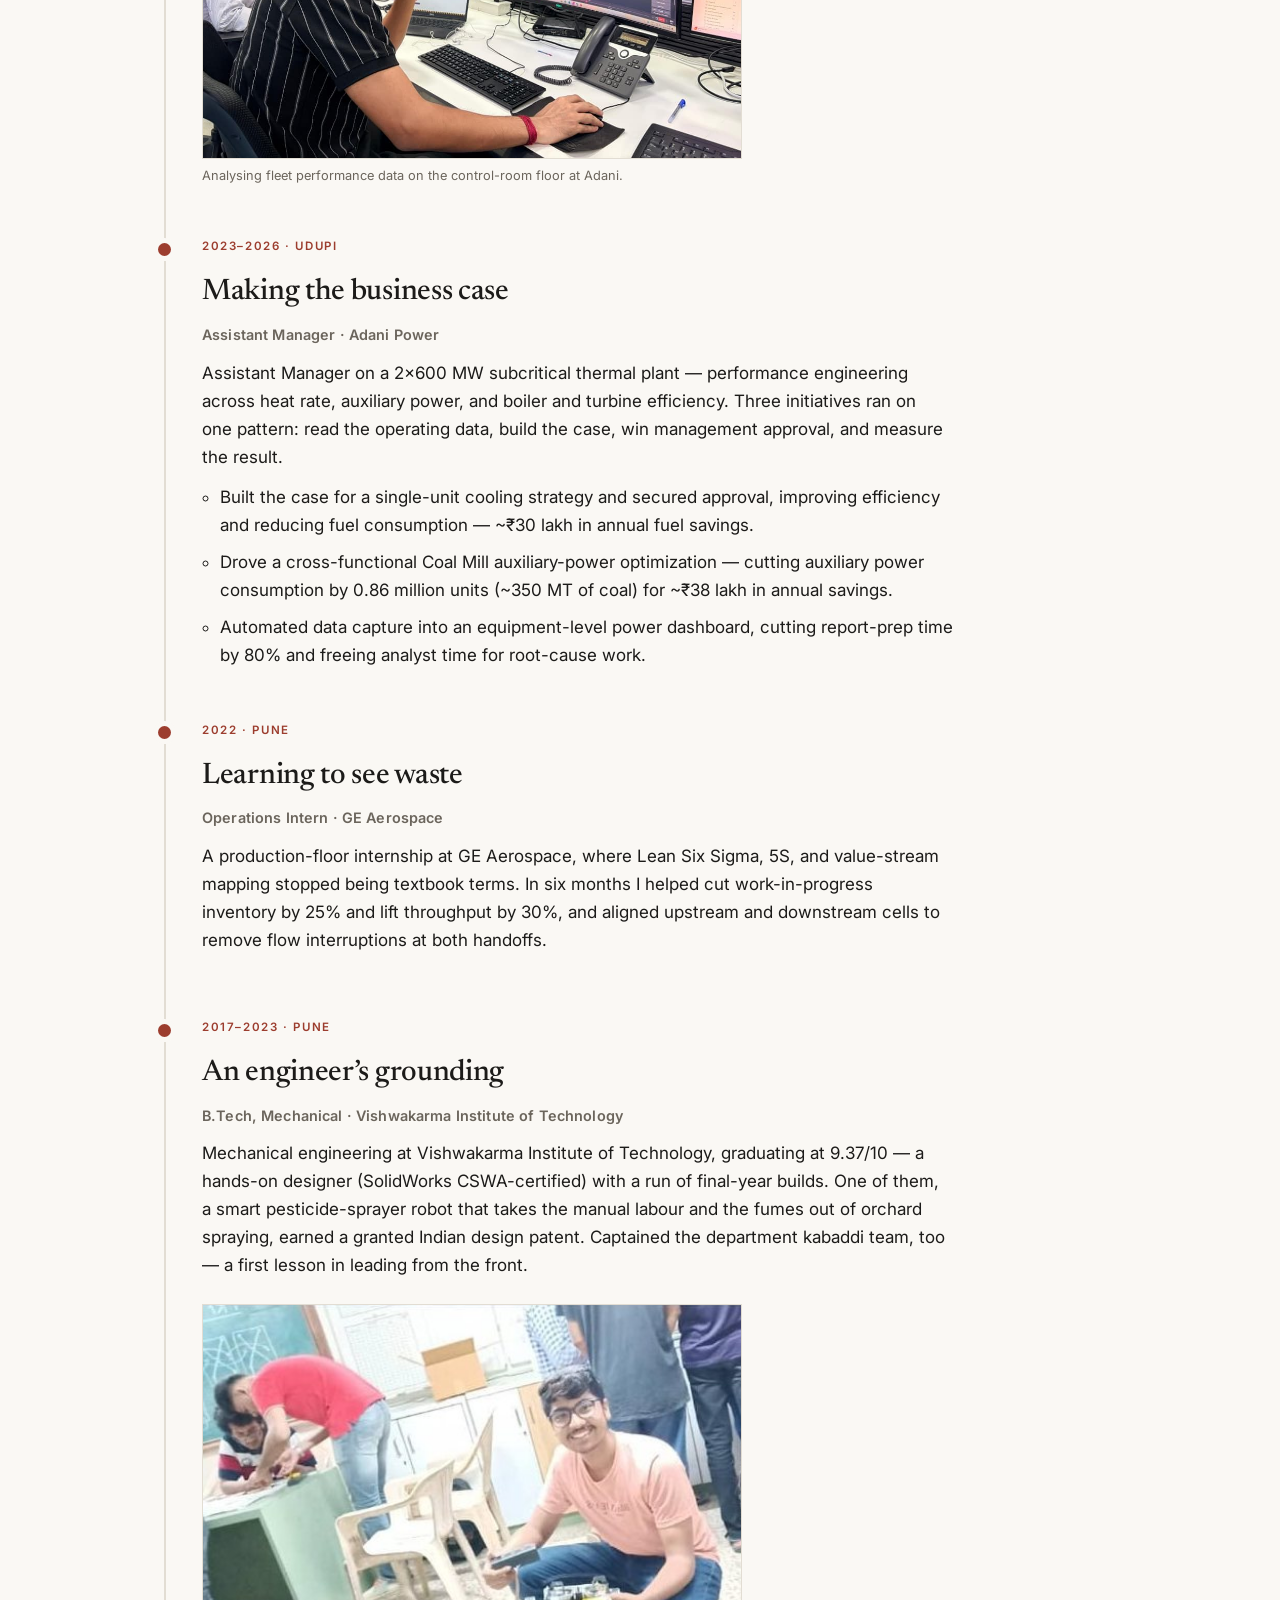
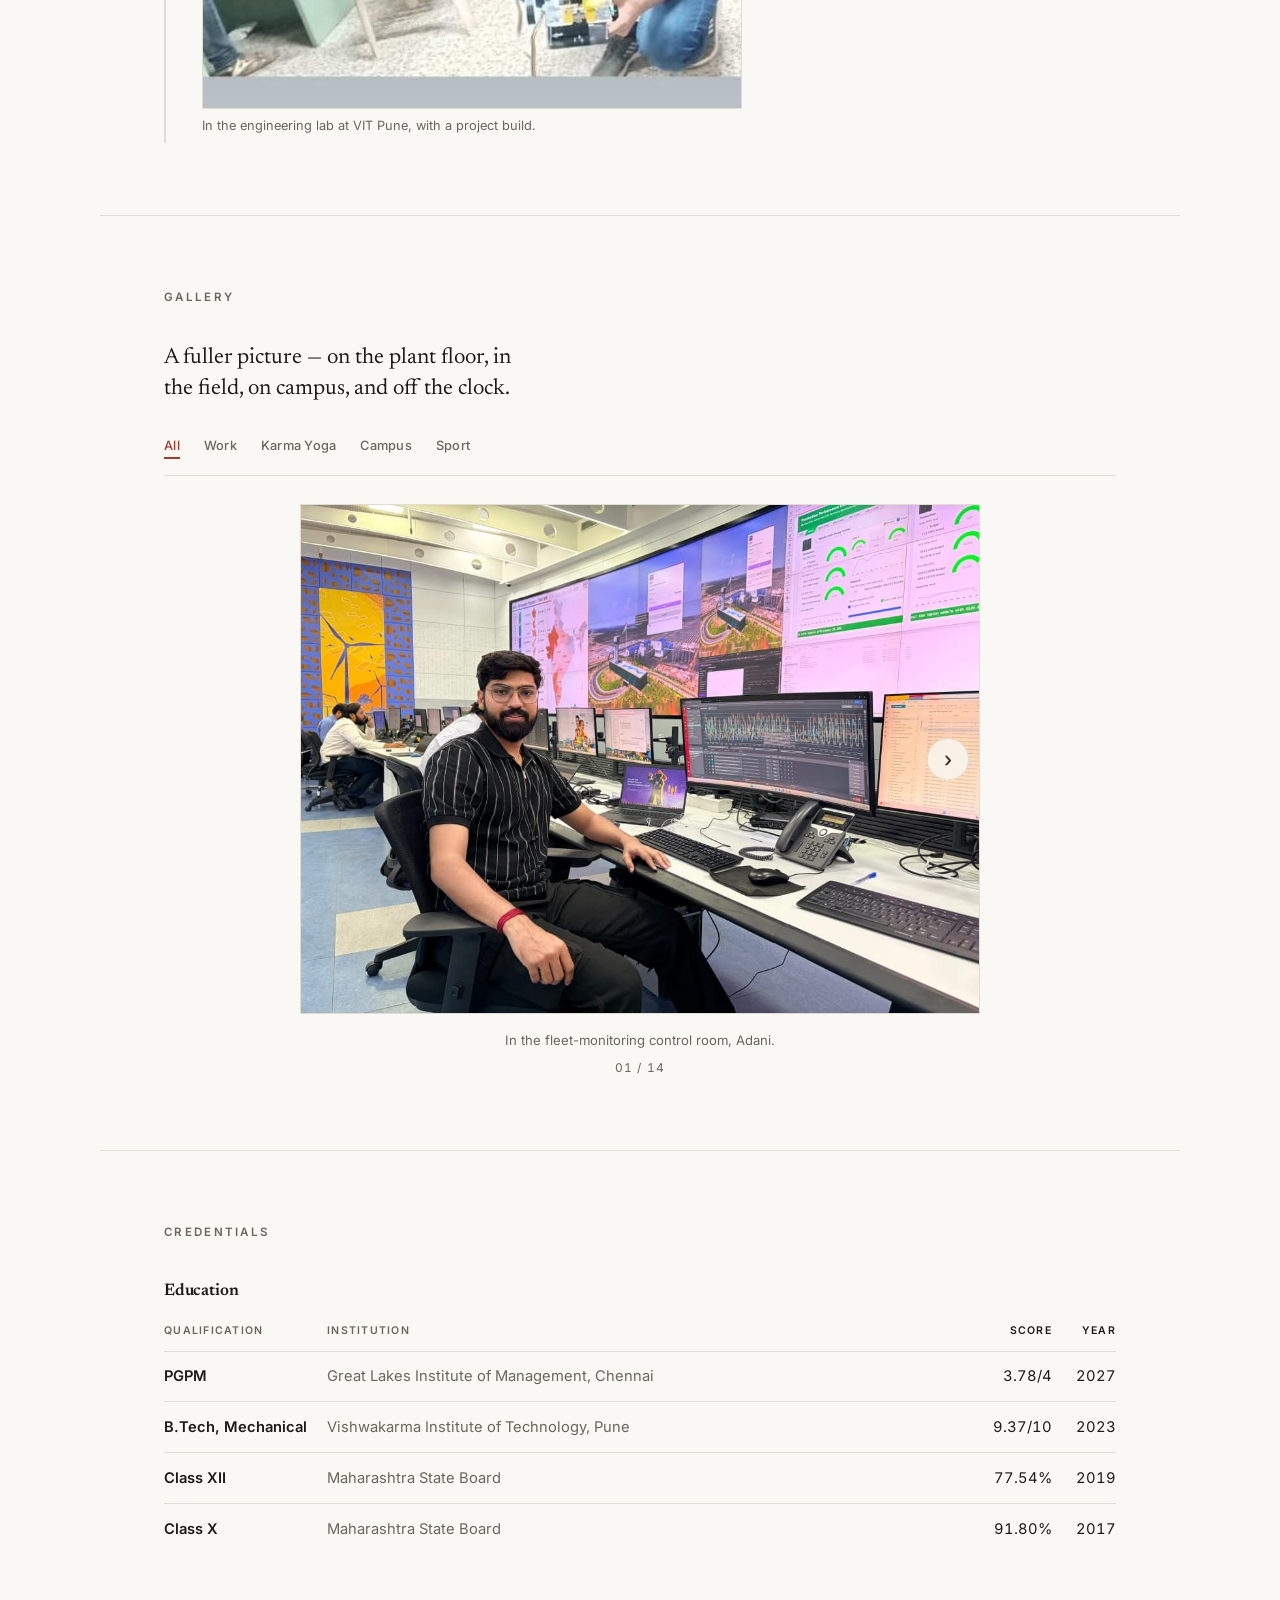
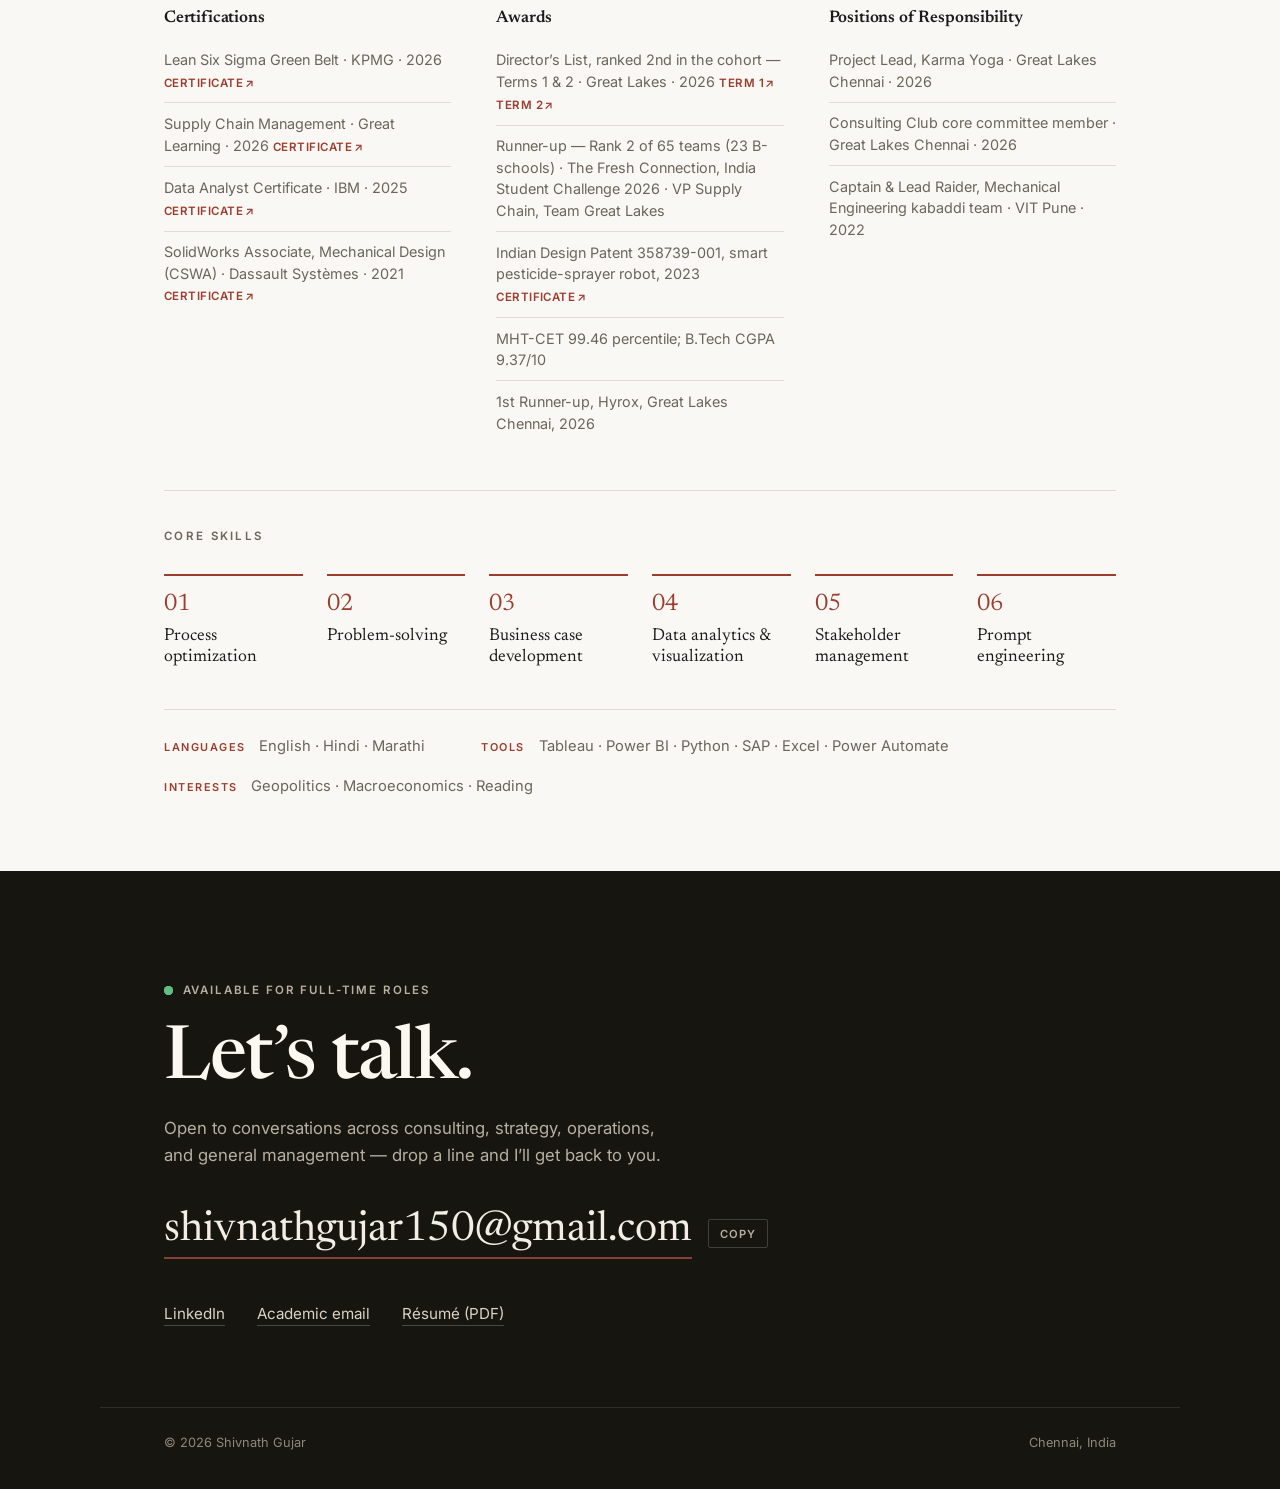
==== commit be05802a: "Rebuild Credentials layout for alignment and recruiter scannability The three-column grid was unbala" ====
--- a/index.html
+++ b/index.html
@@ -304,9 +304,17 @@
       <p class="section-label" id="cred-heading">Credentials</p>
       <div class="cred-grid">
 
-        <div class="cred-block reveal">
+        <div class="cred-block cred-edu reveal">
           <h3 class="cred-title">Education</h3>
           <table class="edu-table">
+            <thead>
+              <tr>
+                <th scope="col">Qualification</th>
+                <th scope="col">Institution</th>
+                <th scope="col" class="num">Score</th>
+                <th scope="col" class="num">Year</th>
+              </tr>
+            </thead>
             <tbody>
               <tr><th scope="row">PGPM</th><td>Great Lakes Institute of Management, Chennai</td><td class="num">3.78/4</td><td class="num">2027</td></tr>
               <tr><th scope="row">B.Tech, Mechanical</th><td>Vishwakarma Institute of Technology, Pune</td><td class="num">9.37/10</td><td class="num">2023</td></tr>
@@ -324,7 +332,9 @@
             <li>Data Analyst Certificate &middot; IBM &middot; 2025 <a class="cert-link" href="assets/certs/ibm-data-analyst-certificate.pdf" target="_blank" rel="noopener" aria-label="View IBM Data Analyst certificate">Certificate&#8202;&#8599;</a></li>
             <li>SolidWorks Associate, Mechanical Design (CSWA) &middot; Dassault Syst&egrave;mes &middot; 2021 <a class="cert-link" href="assets/certs/solidworks-cswa.pdf" target="_blank" rel="noopener" aria-label="View SolidWorks CSWA certificate">Certificate&#8202;&#8599;</a></li>
           </ul>
-
+        </div>
+
+        <div class="cred-block reveal">
           <h3 class="cred-title">Awards</h3>
           <ul class="plain-list">
             <li>Director&rsquo;s List, ranked 2nd in the cohort &mdash; Terms 1 &amp; 2 &middot; Great Lakes &middot; 2026 <a class="cert-link" href="assets/certs/directors-list-term-1.pdf" target="_blank" rel="noopener" aria-label="View Director's List certificate, Term 1">Term&nbsp;1&#8202;&#8599;</a> <a class="cert-link" href="assets/certs/directors-list-term-2.pdf" target="_blank" rel="noopener" aria-label="View Director's List certificate, Term 2">Term&nbsp;2&#8202;&#8599;</a></li>
--- a/index.css
+++ b/index.css
@@ -330,33 +330,56 @@
 /* ---------- Credentials ---------- */
 .cred-grid {
   display: grid;
-  grid-template-columns: 1.4fr 1fr 1fr;
-  gap: clamp(1.5rem, 4vw, 3rem);
+  grid-template-columns: repeat(3, 1fr);
+  gap: clamp(2rem, 4vw, 3.25rem) clamp(1.5rem, 3.5vw, 3rem);
   align-items: start;
 }
+.cred-edu { grid-column: 1 / -1; }
+.cred-block { min-width: 0; }
 .cred-title {
   font-size: 1.05rem;
   font-weight: 600;
-  margin: 0 0 0.9rem;
-}
-.cred-block .cred-title ~ .cred-title,
-.cred-block .plain-list + .cred-title,
-.cred-block .cred-note + .cred-title { margin-top: 1.75rem; }
-
-.edu-table { width: 100%; border-collapse: collapse; font-size: 0.9rem; }
-.edu-table th, .edu-table td {
+  margin: 0 0 1rem;
+}
+
+/* Education — full-width, resume-style table */
+.edu-table { width: 100%; border-collapse: collapse; font-size: 0.92rem; }
+.edu-table thead th {
   text-align: left;
-  padding: 0.5rem 0.6rem 0.5rem 0;
+  font-family: var(--sans);
+  font-size: 0.66rem;
+  font-weight: 600;
+  letter-spacing: 0.12em;
+  text-transform: uppercase;
+  color: var(--muted);
+  padding: 0 1.25rem 0.7rem 0;
   border-bottom: 1px solid var(--hairline);
-  vertical-align: top;
-}
-.edu-table th { font-weight: 600; white-space: nowrap; }
-.edu-table td { color: var(--muted); }
-.edu-table .num { text-align: right; white-space: nowrap; color: var(--ink); font-variant-numeric: tabular-nums; }
-
-.plain-list { list-style: none; margin: 0 0 0.5rem; padding: 0; font-size: 0.9rem; }
-.plain-list li { padding: 0.35rem 0; border-bottom: 1px solid var(--hairline); color: var(--muted); }
-.plain-list li:last-child { border-bottom: none; }
+}
+.edu-table thead th.num { text-align: right; padding: 0 0 0.7rem 1.5rem; }
+.edu-table tbody th,
+.edu-table tbody td {
+  text-align: left;
+  padding: 0.8rem 1.25rem 0.8rem 0;
+  border-bottom: 1px solid var(--hairline);
+  vertical-align: baseline;
+}
+.edu-table tbody tr:last-child th,
+.edu-table tbody tr:last-child td { border-bottom: none; }
+.edu-table tbody th { font-weight: 600; white-space: nowrap; }
+.edu-table tbody td { color: var(--muted); }
+.edu-table td:nth-child(2) { width: 99%; }
+.edu-table .num {
+  text-align: right;
+  white-space: nowrap;
+  padding: 0.8rem 0 0.8rem 1.5rem;
+  color: var(--ink);
+  font-variant-numeric: tabular-nums;
+}
+
+.plain-list { list-style: none; margin: 0; padding: 0; font-size: 0.9rem; }
+.plain-list li { padding: 0.6rem 0; border-bottom: 1px solid var(--hairline); color: var(--muted); line-height: 1.5; }
+.plain-list li:first-child { padding-top: 0; }
+.plain-list li:last-child { border-bottom: none; padding-bottom: 0; }
 .cert-link {
   display: inline-block;
   white-space: nowrap;
@@ -750,7 +773,9 @@
   .skills-row { grid-template-columns: repeat(2, 1fr); }
   .skills-foot { gap: 0.75rem 2rem; }
   .edu-table { font-size: 0.85rem; }
-  .edu-table th { white-space: normal; }
+  .edu-table thead { display: none; }
+  .edu-table tbody th { white-space: normal; }
+  .edu-table td:nth-child(2) { width: auto; }
 }
 @media (max-width: 640px) {
   .site-nav { display: none; }
@@ -804,3 +829,6 @@
   a { color: #000; }
   a[href^="http"]::after { content: " (" attr(href) ")"; font-size: 8pt; word-break: break-all; }
 }
+
+
+
